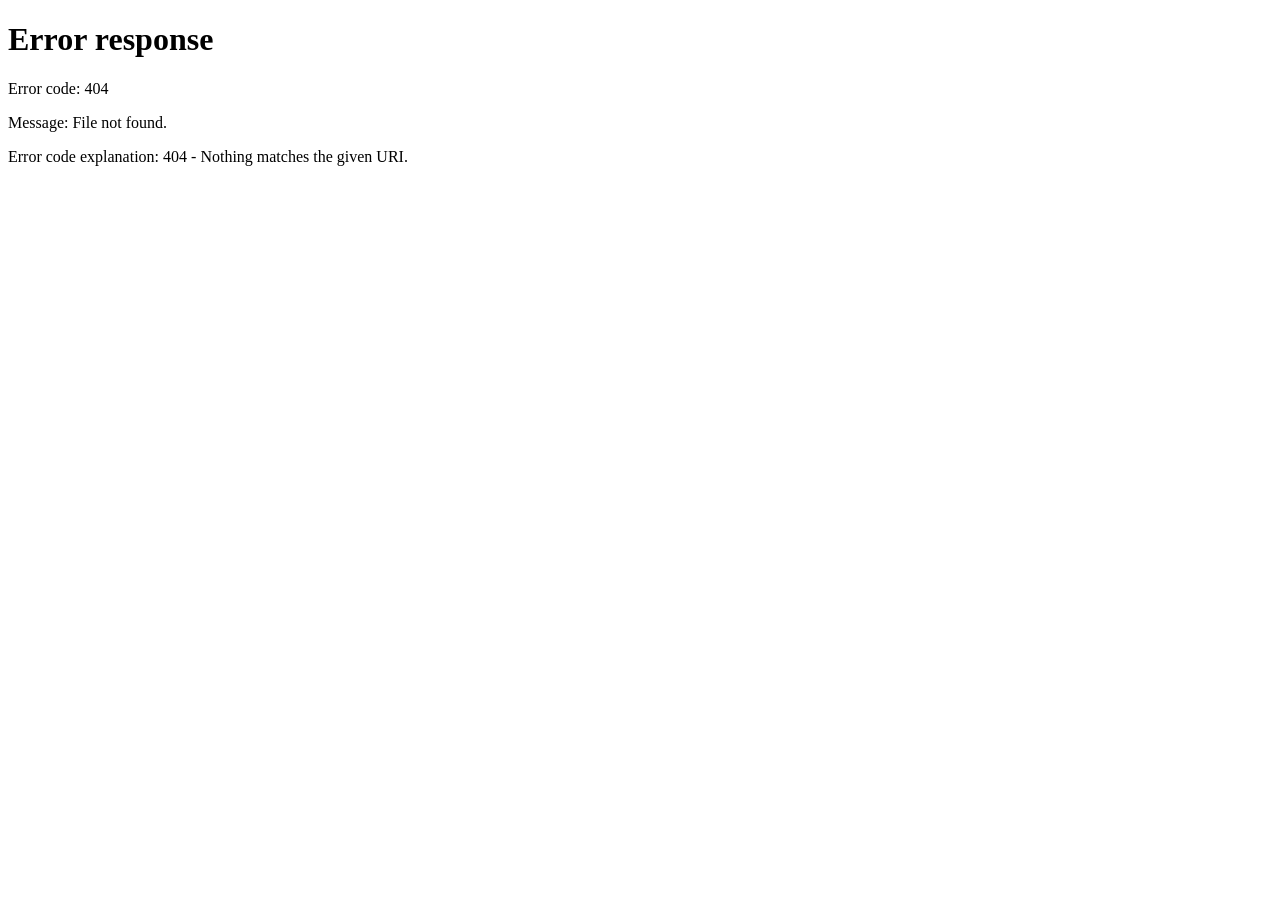
==== internal/server/ui/index.html @ b059cfa6 "feat(console): run a deployment with its parameters edited The Deployments page could only "Run now"" ====
<!doctype html>
<html lang="en">
<head>
<meta charset="utf-8">
<meta name="viewport" content="width=device-width, initial-scale=1">
<title>PrimeFlow</title>
<link rel="icon" type="image/png" href="/primeflow.png">
<style>
  :root {
    --bg: #fbfbfc; --panel: #ffffff; --ink: #1c1f27; --muted: #697086;
    --line: #e8e9ee; --accent: #2563eb; --accent-soft: #eef3ff; --accent-2: #93b0ff;
    --grid: #edeef3;
    --ok: #12894a; --warn: #b45309; --err: #d1352b; --run: #2563eb; --idle: #9aa1b0;
    --radius: 10px;
    --shadow: 0 1px 2px rgba(16,24,40,.05), 0 1px 3px rgba(16,24,40,.04);
  }
  @media (prefers-color-scheme: dark) {
    :root {
      --bg: #0e1013; --panel: #16181d; --ink: #e7e9ee; --muted: #949cae;
      --line: #262a32; --accent: #6ea1ff; --accent-soft: #182337; --accent-2: #3b5691;
      --grid: #22262e;
      --ok: #46c98a; --warn: #f2a83c; --err: #f2726a; --run: #6ea1ff; --idle: #7c8493;
      --shadow: 0 1px 2px rgba(0,0,0,.3);
    }
  }
  * { box-sizing: border-box; }
  body {
    margin: 0; background: var(--bg); color: var(--ink); min-height: 100vh;
    display: grid; grid-template-columns: 216px 1fr; grid-template-rows: auto 1fr;
    font: 14px/1.5 ui-sans-serif, system-ui, -apple-system, "Segoe UI", Roboto, sans-serif;
  }
  header {
    grid-column: 1 / -1;
    display: flex; align-items: center; gap: 14px; padding: 12px 20px;
    background: var(--panel); border-bottom: 1px solid var(--line);
    position: sticky; top: 0; z-index: 30;
  }
  .brand {
    display: flex; align-items: center; gap: 8px;
    line-height: 1; margin-right: 4px;
  }
  .brand-logo {
    display: block; width: auto; height: 28px;
  }
  .brand-name {
    font-size: 15px;
    font-weight: 700;
    letter-spacing: -0.02em;
    color: var(--ink);
  }
  .brand-name .accent {
    color: var(--accent);
  }
  .grow { flex: 1; }
  .live { display: flex; align-items: center; gap: 6px; color: var(--muted); font-size: 12px; }
  .dot { width: 8px; height: 8px; border-radius: 50%; background: var(--idle); }
  .dot.on { background: var(--ok); }

  aside.side {
    grid-column: 1; grid-row: 2; background: var(--panel);
    border-right: 1px solid var(--line); padding: 12px 10px;
    position: sticky; top: 57px; align-self: start; height: calc(100vh - 57px); overflow-y: auto;
  }
  aside .nav { display: flex; flex-direction: column; gap: 2px; }
  aside .nav button {
    display: flex; align-items: center; gap: 9px; width: 100%; text-align: left;
    background: none; border: 0; color: var(--muted); font: inherit;
    padding: 8px 10px; border-radius: 7px; cursor: pointer;
  }
  aside .nav button:hover { background: var(--accent-soft); color: var(--ink); }
  aside .nav button.active { background: var(--accent-soft); color: var(--accent); font-weight: 600; }
  aside .nav button .ic { width: 15px; text-align: center; opacity: .85; }

  main { grid-column: 2; grid-row: 2; padding: 20px; max-width: 1360px; }
  @media (max-width: 900px) {
    body { grid-template-columns: 1fr; }
    header { grid-column: 1; }
    aside.side {
      grid-column: 1; grid-row: 3; position: static; height: auto; border-right: 0;
      border-bottom: 1px solid var(--line);
    }
    aside .nav { flex-direction: row; overflow-x: auto; }
    main { grid-column: 1; grid-row: 2; }
  }

  section { display: none; }
  section.active { display: block; }
  .view-head { display: flex; align-items: center; gap: 10px; margin-bottom: 14px; }
  .view-head h1 { font-size: 18px; font-weight: 640; margin: 0; letter-spacing: -0.01em; }

  .cards { display: grid; grid-template-columns: repeat(auto-fit, minmax(180px, 1fr)); gap: 12px; margin-bottom: 16px; }
  .card {
    background: var(--panel); border: 1px solid var(--line); border-radius: var(--radius);
    padding: 13px 15px; box-shadow: var(--shadow);
  }
  .card .k { color: var(--muted); font-size: 11.5px; text-transform: uppercase; letter-spacing: .05em; }
  .card .n { font-size: 27px; font-weight: 640; letter-spacing: -0.02em; margin-top: 2px; }
  .card .delta { font-size: 12px; font-weight: 600; }
  .card .delta.up { color: var(--ok); } .card .delta.down { color: var(--err); }
  .card .spark { margin-top: 6px; height: 34px; }
  .card.mini .n { font-size: 20px; }

  .panel {
    background: var(--panel); border: 1px solid var(--line);
    border-radius: var(--radius); overflow: hidden; margin-bottom: 16px; box-shadow: var(--shadow);
  }
  .panel > h2 {
    margin: 0; padding: 11px 15px; font-size: 12.5px; font-weight: 640;
    border-bottom: 1px solid var(--line); display: flex; align-items: center; gap: 10px;
    text-transform: none; letter-spacing: 0;
  }
  .panel > h2 .grow { flex: 1; }
  table { width: 100%; border-collapse: collapse; }
  th, td { text-align: left; padding: 9px 15px; border-bottom: 1px solid var(--line); vertical-align: middle; }
  th { color: var(--muted); font-weight: 500; font-size: 11.5px; text-transform: uppercase; letter-spacing: .04em; }
  tr:last-child td { border-bottom: none; }
  tbody tr:hover { background: var(--accent-soft); }
  .scroll { overflow-x: auto; }

  .pill {
    display: inline-flex; align-items: center; gap: 5px; padding: 1px 9px; border-radius: 999px;
    font-size: 11.5px; font-weight: 600; white-space: nowrap; border: 0;
  }
  .pill::before { content: ""; width: 6px; height: 6px; border-radius: 50%; background: currentColor; }
  .s-COMPLETED { color: var(--ok); background: color-mix(in srgb, var(--ok) 13%, transparent); }
  .s-RUNNING, .s-PENDING { color: var(--run); background: color-mix(in srgb, var(--run) 13%, transparent); }
  .s-FAILED, .s-CRASHED { color: var(--err); background: color-mix(in srgb, var(--err) 13%, transparent); }
  .s-SCHEDULED, .s-PAUSED { color: var(--muted); background: color-mix(in srgb, var(--muted) 13%, transparent); }
  .s-CANCELLED, .s-CANCELLING { color: var(--warn); background: color-mix(in srgb, var(--warn) 14%, transparent); }
  .pill.plain::before { display: none; }

  button.act, select, input, .seg button {
    font: inherit; background: var(--panel); color: var(--ink);
    border: 1px solid var(--line); border-radius: 7px; padding: 5px 10px; cursor: pointer;
  }
  button.act:hover { border-color: var(--accent); color: var(--accent); }
  button.act.primary { background: var(--accent); color: #fff; border-color: var(--accent); }
  button.act.primary:hover { filter: brightness(1.06); }
  input, select { cursor: auto; }
  .seg { display: inline-flex; border: 1px solid var(--line); border-radius: 8px; overflow: hidden; }
  .seg button { border: 0; border-radius: 0; padding: 5px 11px; color: var(--muted); }
  .seg button + button { border-left: 1px solid var(--line); }
  .seg button.active { background: var(--accent-soft); color: var(--accent); font-weight: 600; }

  .row { display: flex; gap: 6px; flex-wrap: wrap; align-items: center; }
  .muted { color: var(--muted); }
  .mono { font-family: ui-monospace, SFMono-Regular, Menlo, monospace; font-size: 12px; }
  code, .code { font-family: ui-monospace, SFMono-Regular, Menlo, monospace; font-size: 12px; }
  .prio { display: inline-flex; align-items: center; gap: 5px; }
  .prio b { min-width: 22px; text-align: right; font-variant-numeric: tabular-nums; }
  .bar { width: 46px; height: 5px; background: var(--line); border-radius: 3px; overflow: hidden; }
  .bar i { display: block; height: 100%; background: var(--accent); }
  .pin { color: var(--warn); font-weight: 700; }
  .who { display: flex; align-items: center; gap: 8px; font-size: 12px; color: var(--muted); }
  .who b { color: var(--ink); font-weight: 600; }
  .who .role {
    text-transform: uppercase; letter-spacing: .04em; font-size: 10px; font-weight: 700;
    border: 1px solid var(--line); border-radius: 999px; padding: 1px 7px; color: var(--accent);
  }
  body:not(.can-write) .writer-only { display: none !important; }
  body:not(.is-admin) .admin-only { display: none !important; }

  /* charts */
  .chart svg, .strip svg { display: block; width: 100%; overflow: visible; }
  .chart { padding: 10px 14px 4px; }
  .axis text { font-size: 10px; fill: var(--muted); }
  .gridline { stroke: var(--grid); stroke-width: 1; }

  /* dashboard: recent-flow + pool cards */
  .flowgrid { display: grid; grid-template-columns: repeat(auto-fill, minmax(280px, 1fr)); gap: 12px; }
  .fcard { border: 1px solid var(--line); border-radius: var(--radius); padding: 12px 14px; background: var(--panel); box-shadow: var(--shadow); }
  .fcard h3 { margin: 0 0 2px; font-size: 13px; font-weight: 640; }
  .fdots { display: flex; gap: 3px; margin: 8px 0; flex-wrap: wrap; }
  .fdot { width: 9px; height: 9px; border-radius: 3px; }
  .fmini { font-size: 12px; color: var(--muted); display: flex; justify-content: space-between; gap: 8px; padding: 2px 0; }
  .fmini a { color: var(--ink); text-decoration: none; }
  .fmini a:hover { color: var(--accent); }
  .poolrow { display: grid; grid-template-columns: repeat(4, 1fr); gap: 4px; margin-top: 8px; text-align: center; }
  .poolrow .pv { font-size: 17px; font-weight: 640; }
  .poolrow .pk { font-size: 10.5px; color: var(--muted); text-transform: uppercase; letter-spacing: .04em; }

  /* runs timeline strip */
  .strip { padding: 6px 14px 2px; border-bottom: 1px solid var(--line); }

  /* event timeline */
  .tl { padding: 6px 0; }
  .tl-row { display: grid; grid-template-columns: 92px 22px 1fr; gap: 8px; padding: 6px 15px; align-items: start; }
  .tl-row:hover { background: var(--accent-soft); }
  .tl-t { color: var(--muted); font-size: 11.5px; text-align: right; padding-top: 2px; }
  .tl-rail { position: relative; }
  .tl-rail::before { content: ""; position: absolute; left: 10px; top: -8px; bottom: -8px; width: 1px; background: var(--line); }
  .tl-dot { position: absolute; left: 6px; top: 4px; width: 9px; height: 9px; border-radius: 50%; background: var(--idle); box-shadow: 0 0 0 3px var(--panel); }
  .tl-dot.ev-run { background: var(--run); } .tl-dot.ev-err { background: var(--err); } .tl-dot.ev-auto { background: var(--warn); }
  .tl-body summary { cursor: pointer; list-style: none; }
  .tl-body summary::-webkit-details-marker { display: none; }
  .tl-body pre { margin: 4px 0 0; font-size: 11.5px; white-space: pre-wrap; word-break: break-word; color: var(--muted); }

  pre.logs {
    margin: 0; padding: 12px 14px; max-height: 420px; overflow: auto;
    font-family: ui-monospace, SFMono-Regular, Menlo, monospace; font-size: 12px; line-height: 1.55;
  }
  .lvl-ERROR { color: var(--err); } .lvl-WARN { color: var(--warn); } .lvl-DEBUG { color: var(--muted); }
  dialog {
    border: 1px solid var(--line); border-radius: var(--radius); background: var(--panel);
    color: var(--ink); padding: 0; width: min(920px, 94vw); max-height: 88vh; box-shadow: 0 20px 60px rgba(0,0,0,.28);
  }
  dialog::backdrop { background: rgba(15,18,25,.5); }
  .dlg-head { padding: 12px 16px; border-bottom: 1px solid var(--line); display: flex; align-items: center; gap: 10px; }
  .dlg-body { padding: 0; overflow: auto; max-height: calc(88vh - 52px); }
  .kv { display: grid; grid-template-columns: 150px 1fr; gap: 4px 12px; padding: 14px 16px; }
  .kv dt { color: var(--muted); } .kv dd { margin: 0; }
  .empty { padding: 24px 14px; text-align: center; color: var(--muted); }
  form.inline { display: grid; grid-template-columns: repeat(auto-fit, minmax(180px, 1fr)); gap: 10px; padding: 14px; }
  form.inline label { display: flex; flex-direction: column; gap: 4px; font-size: 12px; color: var(--muted); }
  form.inline .full { grid-column: 1 / -1; }
  .wk-chk { flex-direction: row !important; align-items: flex-start; gap: 7px; color: var(--ink); font-size: 13px; line-height: 1.4; }
  .wk-chk input { margin-top: 2px; }
  .wk-pools { display: flex; flex-wrap: wrap; gap: 6px 20px; }
  .wk-reqlist { display: flex; flex-direction: column; gap: 8px; padding: 12px 16px; }
  textarea {
    font-family: ui-monospace, monospace; font-size: 12px; background: var(--panel);
    color: var(--ink); border: 1px solid var(--line); border-radius: 7px; padding: 7px; min-height: 70px;
  }
  .toast {
    position: fixed; bottom: 18px; right: 18px; background: var(--panel);
    border: 1px solid var(--line); border-left: 3px solid var(--accent);
    border-radius: 8px; padding: 10px 14px; box-shadow: 0 10px 30px rgba(0,0,0,.2);
    max-width: 380px; z-index: 60;
  }
  .toast.err { border-left-color: var(--err); }
  .subnav { display: flex; gap: 4px; padding: 12px 14px 0; flex-wrap: wrap; }
  .subnav button {
    background: none; border: 1px solid transparent; color: var(--muted);
    padding: 5px 11px; border-radius: 999px; cursor: pointer; font: inherit;
  }
  .subnav button.active { background: var(--accent-soft); color: var(--accent); border-color: var(--line); }
  .toggle {
    position: relative; width: 38px; height: 22px; border-radius: 999px; border: none;
    background: var(--line); cursor: pointer; flex: none; transition: background .12s;
  }
  .toggle::after {
    content: ""; position: absolute; top: 2px; left: 2px; width: 18px; height: 18px;
    border-radius: 50%; background: #fff; transition: left .12s;
  }
  .toggle[aria-checked="true"] { background: var(--ok); }
  .toggle[aria-checked="true"]::after { left: 18px; }
  .chip {
    display: inline-block; font-size: 10.5px; font-weight: 600; padding: 1px 7px; margin: 1px;
    border-radius: 999px; border: 1px solid var(--line); color: var(--muted); white-space: nowrap;
  }
  .chip.on { color: var(--accent); border-color: currentColor; }
  .secretbox {
    display: flex; gap: 8px; align-items: center; margin: 10px 14px; padding: 10px 12px;
    background: var(--accent-soft); border: 1px solid var(--line); border-radius: 8px;
  }
  .secretbox code { flex: 1; word-break: break-all; }
</style>
</head>
<body>
<header>
  <div class="brand" aria-label="PrimeFlow">
    <img class="brand-logo" src="/primeflow.png" alt="PrimeFlow logo" />
    <div class="brand-name">Prime<span class="accent">Flow</span></div>
  </div>
  <div class="grow"></div>
  <div class="seg" id="win-switch" hidden>
    <button data-w="8h">8h</button><button data-w="24h" class="active">24h</button><button data-w="168h">1w</button>
  </div>
  <div class="live"><span class="dot" id="livedot"></span><span id="livetext">connecting…</span></div>
  <div class="who" id="who"></div>
</header>

<aside class="side"><div class="nav" id="nav"></div></aside>

<main>
  <section id="v-dashboard">
    <div class="view-head"><h1>Dashboard</h1></div>
    <div class="cards" id="dash-cards"></div>
    <div class="panel">
      <h2>Flow runs<span class="grow"></span><span class="muted" id="dash-fr-window"></span></h2>
      <div class="chart" id="dash-fr-chart"></div>
    </div>
    <div class="panel">
      <h2>Recent flows</h2>
      <div style="padding:12px 14px"><div class="flowgrid" id="dash-flows"></div></div>
    </div>
    <div class="panel">
      <h2>Work pools</h2>
      <div style="padding:12px 14px"><div class="flowgrid" id="dash-pools"></div></div>
    </div>
  </section>

  <section id="v-runs">
    <div class="view-head"><h1>Flow runs</h1></div>
    <div class="panel">
      <h2>
        <span class="seg" id="f-state">
          <button data-s="" class="active">All</button>
          <button data-s="RUNNING">Running</button>
          <button data-s="COMPLETED">Completed</button>
          <button data-s="FAILED">Failed</button>
          <button data-s="SCHEDULED">Scheduled</button>
        </span>
        <span class="grow"></span>
        <select id="f-queue"><option value="">All pools</option></select>
        <input id="f-search" placeholder="search name / id" size="16">
        <button class="act" onclick="loadRuns()">Refresh</button>
      </h2>
      <div class="strip" id="runs-strip"></div>
      <div class="scroll"><table>
        <thead><tr>
          <th>Run</th><th>Flow</th><th>State</th><th>Pool</th>
          <th>Priority</th><th>Scheduled</th><th>Attempt</th><th></th>
        </tr></thead>
        <tbody id="runs"></tbody>
      </table></div>
    </div>
  </section>

  <section id="v-flows">
    <div class="view-head"><h1>Flows</h1></div>
    <div class="panel">
      <h2>Registered flows<span class="grow"></span><button class="act" onclick="loadFlowsPage()">Refresh</button></h2>
      <p class="muted" style="padding:10px 14px;margin:0;border-bottom:1px solid var(--line)">
        Every flow a worker has registered. Flows are Go functions — this is the catalogue, not an editor.
        Open one for its parameters, recent runs, and a quick-run form.
      </p>
      <div class="scroll"><table>
        <thead><tr><th>Flow</th><th>Version</th><th>Description</th><th>Tags</th><th>Last run</th><th>Runs</th></tr></thead>
        <tbody id="flows-page"></tbody>
      </table></div>
    </div>
  </section>

  <section id="v-queues">
    <div class="view-head"><h1>Work pools</h1></div>
    <div class="panel">
      <h2>Pools<span class="grow"></span><button class="act primary" onclick="openCreatePool()">Create pool…</button><button class="act" onclick="loadQueues()">Refresh</button></h2>
      <p class="muted" style="padding:10px 14px;margin:0;border-bottom:1px solid var(--line)">
        A pool is a named lane of work. <b>Desired</b> is the worker count PrimeFlow publishes as
        <code>primeflow_queue_desired_workers</code> for a KEDA <code>ScaledObject</code> or an HPA to act on —
        PrimeFlow never starts workers itself. <b>Autoscale…</b> sets min / max / ready-per-worker.
      </p>
      <div class="scroll"><table>
        <thead><tr>
          <th>Pool</th><th>State</th><th>Limit</th><th>Ready</th><th>Waiting</th><th>Running</th>
          <th>Workers</th><th>Desired</th><th>Owner</th><th></th>
        </tr></thead>
        <tbody id="queues"></tbody>
      </table></div>
    </div>
    <div class="panel">
      <h2>Dispatch order<span class="grow"></span>
        <select id="q-pick" onchange="loadPending()"></select>
        <button class="act" onclick="loadPending()">Refresh</button>
      </h2>
      <p class="muted" style="padding:10px 14px;margin:0;border-bottom:1px solid var(--line)">
        The exact order the next worker will take work in. Pinned runs first, then priority, then age.
      </p>
      <div class="scroll"><table>
        <thead><tr><th>#</th><th>Run</th><th>Flow</th><th>Priority</th><th>Scheduled</th><th>Controls</th></tr></thead>
        <tbody id="pending"></tbody>
      </table></div>
    </div>
  </section>

  <section id="v-deployments">
    <div class="view-head"><h1>Deployments</h1></div>
    <div class="panel">
      <h2>Deployments<span class="grow"></span><button class="act" onclick="loadDeployments()">Refresh</button></h2>
      <div class="scroll"><table>
        <thead><tr><th>Name</th><th>Flow</th><th>Schedule</th><th>Pool</th><th>Priority</th><th>State</th><th></th></tr></thead>
        <tbody id="deployments"></tbody>
      </table></div>
    </div>
    <div class="panel writer-only">
      <h2>New / update deployment</h2>
      <form class="inline" id="dep-form" onsubmit="saveDeployment(event)">
        <label>Name<input name="name" required placeholder="nightly-metering"></label>
        <label>Flow<select name="flow_name" id="dep-flow" required></select></label>
        <label>Work pool<input name="work_queue" placeholder="default"></label>
        <label>Priority<input name="priority" type="number" min="0" max="100" value="50"></label>
        <label>Schedule kind
          <select name="schedule_kind">
            <option value="">none</option><option value="cron">cron</option><option value="interval">interval</option>
          </select>
        </label>
        <label>Schedule<input name="schedule" placeholder="0 2 * * *  or  15m"></label>
        <label>Timezone<input name="timezone" value="Asia/Bangkok"></label>
        <label>Retries<input name="retries" type="number" min="0" value="0"></label>
        <label>Retry delay<input name="retry_delay" placeholder="30s"></label>
        <label>Timeout<input name="timeout" placeholder="10m"></label>
        <label class="full">Parameters (JSON)<textarea name="parameters" placeholder='{"org":"acme"}'></textarea></label>
        <div class="full row"><button class="act primary" type="submit">Save deployment</button></div>
      </form>
    </div>
  </section>

  <section id="v-automations">
    <div class="view-head"><h1>Automations</h1></div>
    <div class="panel">
      <h2>Automations<span class="grow"></span><button class="act" onclick="loadAutomations()">Refresh</button></h2>
      <div class="scroll"><table>
        <thead><tr><th>Name</th><th>Trigger</th><th>Threshold</th><th>Action</th><th>Last fired</th><th></th></tr></thead>
        <tbody id="automations"></tbody>
      </table></div>
    </div>
    <div class="panel writer-only">
      <h2>New / update automation</h2>
      <form class="inline" onsubmit="saveAutomation(event)">
        <label>Name<input name="name" required placeholder="escalate-failed-provisioning"></label>
        <label>Match event<input name="match_event" placeholder="flow-run.FAILED  or  flow-run.*"></label>
        <label>Match flow<input name="match_flow" placeholder=""></label>
        <label>Match pool<input name="match_work_queue" placeholder=""></label>
        <label>Threshold<input name="threshold" type="number" min="1" value="1"></label>
        <label>Window<input name="window" placeholder="10m"></label>
        <label>Action
          <select name="action">
            <option value="run-deployment">run-deployment</option>
            <option value="webhook">webhook</option>
            <option value="set-priority">set-priority</option>
            <option value="cancel-run">cancel-run</option>
            <option value="pause-queue">pause-queue</option>
            <option value="resume-queue">resume-queue</option>
          </select>
        </label>
        <label class="full">Action config (JSON)
          <textarea name="action_config" placeholder='{"deployment":"notify-oncall","pass_event":true}'></textarea>
        </label>
        <div class="full row"><button class="act primary" type="submit">Save automation</button></div>
      </form>
    </div>
  </section>

  <section id="v-workers">
    <div class="view-head"><h1>Workers</h1></div>
    <div class="panel">
      <h2>Workers<span class="grow"></span><button class="act primary" onclick="show('newworker')">Add worker…</button><button class="act" onclick="loadWorkers()">Refresh</button></h2>
      <div class="scroll"><table>
        <thead><tr><th>Name</th><th>Status</th><th>Pools</th><th>Active</th><th>Concurrency</th><th>Last heartbeat</th></tr></thead>
        <tbody id="workers"></tbody>
      </table></div>
    </div>
    <div class="panel">
      <h2>Registered flows</h2>
      <div class="scroll"><table>
        <thead><tr><th>Flow</th><th>Version</th><th>Description</th></tr></thead>
        <tbody id="flows"></tbody>
      </table></div>
    </div>
  </section>

  <section id="v-newworker">
    <div class="view-head">
      <button class="act" onclick="show('workers')">&larr; Workers</button>
      <h1>Add worker</h1>
    </div>
    <div id="nw-body"></div>
  </section>

  <section id="v-events">
    <div class="view-head"><h1>Event feed</h1></div>
    <div class="panel">
      <h2>Recent events<span class="grow"></span><button class="act" onclick="loadEvents()">Refresh</button></h2>
      <div class="tl" id="events"></div>
    </div>
  </section>

  <section id="v-settings" class="admin-only">
    <div class="view-head"><h1>Settings</h1></div>
    <div class="subnav" id="settings-subnav">
      <button data-s="external" class="active" onclick="showSettings('external')">External API</button>
      <button data-s="git" onclick="showSettings('git')">Git connection</button>
      <button data-s="users" onclick="showSettings('users')">Users</button>
    </div>

    <div id="settings-git" hidden>
      <div class="panel">
        <h2>GitOps target repository</h2>
        <p class="muted" style="padding:10px 14px;margin:0;border-bottom:1px solid var(--line)">
          The repository worker specs are rendered and committed into. The token is stored
          write-only and never returned. <b>Sync commits straight to the branch below</b> — no pull
          request — so point it at a repo where that is expected (a GitOps config repo). Secret
          values in the rendered manifests are placeholders; replace them with a SealedSecret / SOPS
          entry in the repo. Turn on <b>Auto-sync</b> per spec to have the reconciler push drift
          automatically.
        </p>
        <form class="inline" id="git-form" onsubmit="saveGitConnection(event)">
          <label class="full">Repo URL<input name="repo_url" placeholder="https://github.com/acme/gitops.git"></label>
          <label>Branch<input name="branch" value="main"></label>
          <label>Base path in repo<input name="base_path" placeholder="workers"></label>
          <label>Provider<input name="provider" readonly placeholder="auto-detected"></label>
          <label>Commit author name<input name="author_name" placeholder="PrimeFlow"></label>
          <label>Commit author email<input name="author_email" placeholder="primeflow@example.com"></label>
          <label class="full">Access token (PAT)<input name="token" type="password" placeholder="leave blank to keep the stored one"></label>
          <label class="wk-chk full"><input type="checkbox" name="auto_sync">Auto-sync new worker specs by default (the reconciler pushes drift without a manual Sync)</label>
          <div class="full row"><button class="act primary" type="submit">Save connection</button>
            <span class="muted" id="git-status"></span></div>
        </form>
      </div>
    </div>

    <div id="settings-external">
      <div class="panel">
        <h2>Access<span class="grow"></span>
          <button class="toggle" id="ext-enabled" role="switch" aria-checked="false"
                  onclick="toggleExternal()" title="Enable or disable every key at once"></button>
        </h2>
        <p class="muted" style="padding:10px 14px;margin:0">
          The master switch for every key at once. With this off, all <code>/api/external/v1/*</code>
          requests are refused before any key is checked. Every endpoint accepts its key via
          <code>Authorization: Bearer &lt;key&gt;</code> or <code>X-API-Key: &lt;key&gt;</code>.
          A key whose role lacks the endpoint's scope gets a 403 rather than a 401.
        </p>
      </div>

      <div class="panel">
        <h2>Log retention</h2>
        <form class="inline" onsubmit="saveRetention(event)">
          <label class="row"><input type="checkbox" id="lr-enabled"> Prune old <code>pf_logs</code></label>
          <label>Keep for (hours)<input id="lr-hours" type="number" min="1" placeholder="720"></label>
          <div class="full row"><button class="act primary" type="submit">Save</button>
            <span class="muted">The janitor deletes older run logs every 30&nbsp;min. Task state, artifacts and events are untouched.</span></div>
        </form>
      </div>

      <div class="subnav">
        <button data-t="keys" class="active" onclick="showExtTab('keys')">API Keys</button>
        <button data-t="explorer" onclick="showExtTab('explorer')">API Explorer</button>
      </div>

      <div id="ext-keys" class="panel">
        <h2>API keys<span class="grow"></span>
          <input id="k-search" placeholder="name / owner / prefix" size="16" oninput="loadKeys()">
          <select id="k-role" onchange="loadKeys()"><option value="">All roles</option></select>
          <select id="k-status" onchange="loadKeys()">
            <option value="">All statuses</option><option value="active">active</option><option value="inactive">inactive</option>
          </select>
          <button class="act primary" onclick="openKeyForm()">New API key</button>
        </h2>
        <div class="scroll"><table>
          <thead><tr>
            <th>Name</th><th>Key</th><th>Owner</th><th>Role</th><th>Controls</th>
            <th>Last used</th><th>Expires</th><th>Status</th><th></th>
          </tr></thead>
          <tbody id="keys"></tbody>
        </table></div>
      </div>

      <div id="ext-explorer" class="panel" hidden>
        <h2>API Explorer</h2>
        <p class="muted" style="padding:10px 14px;margin:0;border-bottom:1px solid var(--line)">
          Every route under <code>/api/external/v1</code> and the scope it needs. The columns show which role can reach it.
        </p>
        <div class="scroll"><table>
          <thead><tr id="explorer-head"><th>Method</th><th>Path</th><th>Scope</th></tr></thead>
          <tbody id="explorer"></tbody>
        </table></div>
      </div>
    </div>

    <div id="settings-users" hidden>
      <div class="panel">
        <h2>Operator accounts<span class="grow"></span><button class="act" onclick="loadUsers()">Refresh</button></h2>
        <div class="scroll"><table>
          <thead><tr><th>Email</th><th>Role</th><th>Status</th><th>Last login</th><th></th></tr></thead>
          <tbody id="users"></tbody>
        </table></div>
      </div>
      <div class="panel">
        <h2>New user</h2>
        <form class="inline" onsubmit="createUser(event)">
          <label>Email<input name="email" type="email" required placeholder="ops@primex"></label>
          <label>Password<input name="password" type="password" required minlength="8" placeholder="min 8 chars"></label>
          <label>Role<select name="role">
            <option value="viewer">viewer</option><option value="operator">operator</option><option value="admin">admin</option>
          </select></label>
          <div class="full row"><button class="act primary" type="submit">Create user</button></div>
        </form>
      </div>
    </div>
  </section>
</main>

<dialog id="run-dialog">
  <div class="dlg-head">
    <strong id="rd-title">Run</strong><span class="grow"></span>
    <button class="act" onclick="document.getElementById('run-dialog').close()">Close</button>
  </div>
  <div class="dlg-body" id="rd-body"></div>
</dialog>

<dialog id="key-dialog">
  <div class="dlg-head">
    <strong id="kd-title">New API key</strong><span class="grow"></span>
    <button class="act" onclick="document.getElementById('key-dialog').close()">Close</button>
  </div>
  <div class="dlg-body" id="kd-body"></div>
</dialog>

<dialog id="flow-dialog">
  <div class="dlg-head">
    <strong id="fd-title">Flow</strong><span class="grow"></span>
    <button class="act" onclick="document.getElementById('flow-dialog').close()">Close</button>
  </div>
  <div class="dlg-body" id="fd-body"></div>
</dialog>

<dialog id="dep-run-dialog">
  <div class="dlg-head">
    <strong id="rnd-title">Run deployment</strong><span class="grow"></span>
    <button class="act" onclick="document.getElementById('dep-run-dialog').close()">Close</button>
  </div>
  <div class="dlg-body" id="rnd-body"></div>
</dialog>

<dialog id="worker-detail">
  <div class="dlg-head">
    <strong id="wdt-title">Worker</strong><span class="grow"></span>
    <button class="act" onclick="document.getElementById('worker-detail').close()">Close</button>
  </div>
  <div class="dlg-body" id="wdt-body"></div>
</dialog>

<dialog id="pool-dialog">
  <div class="dlg-head">
    <strong>Create work pool</strong><span class="grow"></span>
    <button class="act" onclick="document.getElementById('pool-dialog').close()">Close</button>
  </div>
  <div class="dlg-body">
    <form class="inline" id="pool-form" onsubmit="createPool(event)">
      <label>Name *<input name="name" required placeholder="e.g. gpu-builds" pattern="[A-Za-z0-9._-]+" title="letters, digits, . _ - only"></label>
      <label>Pool type
        <select name="pool_type" onchange="poolTypeToggle()">
          <option value="pull">pull — workers lease from the queue</option>
          <option value="push">push — server POSTs each ready run to an endpoint</option>
        </select>
      </label>
      <label class="full">Description<input name="description" placeholder="what runs here"></label>
      <label>Concurrency limit<input name="concurrency_limit" type="number" min="0" placeholder="∞  (blank = unlimited)"></label>
      <label>Owner / team<input name="owner" placeholder="blank = none"></label>
      <div class="full" id="pool-pull" style="display:grid;grid-template-columns:repeat(auto-fit,minmax(150px,1fr));gap:10px">
        <label>Min workers<input name="min_workers" type="number" min="0" value="0"></label>
        <label>Max workers<input name="max_workers" type="number" min="0" placeholder="∞  (blank = unbounded)"></label>
        <label>Target ready / worker<input name="target_ready_per_worker" type="number" min="1" value="5"></label>
        <p class="muted full" style="margin:0;grid-column:1/-1">min / max / target feed the <code>desired_workers</code> signal KEDA or an HPA scales on. PrimeFlow never starts workers itself.</p>
      </div>
      <div class="full" id="pool-push" style="display:none;grid-template-columns:repeat(auto-fit,minmax(190px,1fr));gap:10px">
        <label>Push endpoint URL *<input name="push_endpoint" type="url" placeholder="http://push-worker:8090/run"></label>
        <label>Shared secret (HMAC)<input name="push_secret" placeholder="signs each dispatch"></label>
      </div>
      <label class="wk-chk full"><input type="checkbox" name="paused">Start paused (hold dispatch until resumed)</label>
      <div class="full row"><button class="act primary" type="submit">Create pool</button></div>
    </form>
  </div>
</dialog>

<script>
const TOKEN = new URLSearchParams(location.search).get('token') || '';
const VIEWS = [
  ['dashboard', 'Dashboard', '▦'], ['runs', 'Runs', '≣'], ['flows', 'Flows', 'ƒ'],
  ['queues', 'Work Pools', '⛁'], ['deployments', 'Deployments', '⇪'],
  ['automations', 'Automations', '⚙'], ['workers', 'Workers', '◈'],
  ['events', 'Events', '⌁'], ['settings', 'Settings', '⚑'],
];
let ME = null;

const cookie = name =>
  (document.cookie.split('; ').find(c => c.startsWith(name + '=')) || '').split('=')[1] || '';

function toLogin() { location.href = '/login.html?next=' + encodeURIComponent(location.pathname); }
const canWrite = () => !!ME && (ME.machine || ME.role === 'operator' || ME.role === 'admin');
const isAdmin = () => !!ME && (ME.machine || ME.role === 'admin');

function api(path, opts = {}) {
  const headers = Object.assign({ 'Content-Type': 'application/json' }, opts.headers || {});
  if (TOKEN) headers['Authorization'] = 'Bearer ' + TOKEN;
  const method = (opts.method || 'GET').toUpperCase();
  if (method !== 'GET' && method !== 'HEAD') {
    const csrf = cookie('pf_csrf');
    if (csrf) headers['X-CSRF-Token'] = csrf;
  }
  return fetch('/api/v1' + path, Object.assign({ credentials: 'same-origin' }, opts, { headers })).then(async r => {
    if (r.status === 401) { toLogin(); throw new Error('not authenticated'); }
    if (r.status === 204) return null;
    const body = await r.json().catch(() => ({}));
    if (!r.ok) throw new Error(body.error || r.statusText);
    return body;
  });
}

function toast(msg, isErr) {
  const el = document.createElement('div');
  el.className = 'toast' + (isErr ? ' err' : '');
  el.textContent = msg;
  document.body.appendChild(el);
  setTimeout(() => el.remove(), 4200);
}
const act = (p, o) => {
  if (!canWrite()) { toast('Your account is read-only', true); return Promise.resolve(); }
  return api(p, o).then(r => { refreshCurrent(); return r; }).catch(e => toast(e.message, true));
};

const esc = s => String(s ?? '').replace(/[&<>"']/g, c =>
  ({ '&': '&amp;', '<': '&lt;', '>': '&gt;', '"': '&quot;', "'": '&#39;' }[c]));

function when(ts) {
  if (!ts) return '—';
  const d = new Date(ts), diff = (Date.now() - d) / 1000;
  const rel = Math.abs(diff) < 60 ? Math.round(Math.abs(diff)) + 's'
    : Math.abs(diff) < 3600 ? Math.round(Math.abs(diff) / 60) + 'm'
    : Math.abs(diff) < 86400 ? Math.round(Math.abs(diff) / 3600) + 'h'
    : Math.round(Math.abs(diff) / 86400) + 'd';
  return `<span title="${esc(d.toLocaleString())}">${diff >= 0 ? rel + ' ago' : 'in ' + rel}</span>`;
}
const state = s => `<span class="pill s-${esc(s)}">${esc(s)}</span>`;
const prio = r => `<span class="prio">${r.queue_position != null ? '<span class="pin" title="pinned to front">▲</span>' : ''}` +
  `<b>${r.priority}</b><span class="bar"><i style="width:${r.priority}%"></i></span></span>`;
const STCOL = s => ({
  COMPLETED: 'var(--ok)', RUNNING: 'var(--run)', PENDING: 'var(--run)',
  FAILED: 'var(--err)', CRASHED: 'var(--err)', CANCELLED: 'var(--warn)', CANCELLING: 'var(--warn)',
}[s] || 'var(--idle)');

// --- "why is this waiting?" -----------------------------------------------

// poolBlocker names the reason a run handed to this pool would sit in
// SCHEDULED instead of starting -- the question "Run now did nothing" always
// turns out to be. Ordered the way dispatch hits them: a paused pool is never
// read, a pull pool nobody polls has no one to hand work to, and a saturated
// pool holds the rest back until a slot frees. null means nothing is in the way.
function poolBlocker(q, online) {
  if (!q) return null;
  if (q.paused) return { label: 'pool paused', cls: 's-PAUSED',
    why: 'Dispatch is stopped for this pool. Resume it under Pools.' };
  if (q.pool_type === 'push') {
    return q.push_endpoint ? null : { label: 'no endpoint', cls: 's-FAILED',
      why: 'Push pool with no endpoint configured, so nothing receives its runs.' };
  }
  if (!online) return { label: 'no worker', cls: 's-FAILED',
    why: 'No online worker is polling this pool. Runs stay Scheduled until one connects.' };
  if (q.concurrency_limit != null && q.running >= q.concurrency_limit)
    return { label: 'at limit', cls: 's-SCHEDULED',
      why: `The pool is running its limit of ${q.concurrency_limit}. Queued runs start as slots free.` };
  return null;
}

// A specific run is only held up by its pool once its scheduled time has
// passed; before that it is waiting on the clock, which is not a fault to flag.
// Anything past SCHEDULED has already been handed to a worker.
const runBlocker = (r, ctx) =>
  r.state === 'SCHEDULED' && new Date(r.scheduled_at) <= Date.now()
    ? poolBlocker(ctx.pool[r.work_queue], ctx.online(r.work_queue)) : null;

const poolPill = b => b ? ` <span class="pill ${b.cls}" title="${esc(b.why)}">${esc(b.label)}</span>` : '';

// poolContext is the pool counters and the worker roster, the two things that
// turn "Scheduled" into a reason. Neither is worth failing a table over, so a
// failure degrades to "no badge" rather than an empty page.
async function poolContext() {
  const [queues, ws] = await Promise.all([
    api('/queues').then(x => x || []).catch(() => []),
    api('/workers').then(x => x || []).catch(() => []),
  ]);
  return {
    queues,
    pool: Object.fromEntries(queues.map(q => [q.name, q])),
    online: name => ws.filter(w => w.online && (w.queues || []).includes(name)).length,
  };
}

// --- tiny SVG chart kit (no library) --------------------------------------
function svg(inner, w, h) {
  return `<svg viewBox="0 0 ${w} ${h}" preserveAspectRatio="none" ` +
    `style="width:100%;height:${h}px;display:block;overflow:visible">${inner}</svg>`;
}
// stacked bars from [{t, <key>:n, ...}] and series [{key,color}]
function bars(buckets, series, h = 120) {
  if (!buckets.length) return '<div class="empty">No activity in this window.</div>';
  const w = Math.max(buckets.length * 8, 300);
  const max = Math.max(1, ...buckets.map(b => series.reduce((a, s) => a + (b[s.key] || 0), 0)));
  const bw = w / buckets.length;
  let g = '';
  for (let i = 1; i < 4; i++) { const y = h - (h * i / 4); g += `<line class="gridline" x1="0" y1="${y}" x2="${w}" y2="${y}"/>`; }
  const rects = buckets.map((b, i) => {
    let y = h, x = i * bw + bw * 0.15, bar = '';
    for (const s of series) {
      const v = b[s.key] || 0; if (!v) continue;
      const bh = (v / max) * (h - 2);
      y -= bh;
      bar += `<rect x="${x.toFixed(1)}" y="${y.toFixed(1)}" width="${(bw * 0.7).toFixed(1)}" height="${bh.toFixed(1)}" fill="${s.color}"><title>${new Date(b.t).toLocaleString()} — ${s.key}: ${v}</title></rect>`;
    }
    return bar;
  }).join('');
  return svg(g + rects, w, h) ;
}
// line + soft area from a number[]
function line(values, color = 'var(--accent)', h = 60) {
  if (values.length < 2) return '';
  const w = Math.max(values.length * 6, 240);
  const max = Math.max(1, ...values), stepx = w / (values.length - 1);
  const pts = values.map((v, i) => `${(i * stepx).toFixed(1)},${(h - (v / max) * (h - 4) - 2).toFixed(1)}`);
  return svg(
    `<polygon points="0,${h} ${pts.join(' ')} ${w},${h}" fill="${color}" opacity="0.12"/>` +
    `<polyline points="${pts.join(' ')}" fill="none" stroke="${color}" stroke-width="1.5"/>`,
    w, h);
}
const spark = (values, color) => line(values, color || 'var(--accent)', 34);

// --- navigation ----------------------------------------------------------
let current = 'dashboard';
function show(v) {
  current = v;
  document.querySelectorAll('section').forEach(s => s.classList.toggle('active', s.id === 'v-' + v));
  document.querySelectorAll('#nav button').forEach(b => b.classList.toggle('active', b.dataset.v === v));
  document.getElementById('win-switch').hidden = v !== 'dashboard';
  if (v === 'settings') { loadSettings(); return; }
  if (v === 'newworker') { renderNewWorker(); return; }
  refreshCurrent();
}
function refreshCurrent() {
  ({ dashboard: loadDashboard,
     runs: loadRuns,
     flows: loadFlowsPage,
     queues: async () => { await loadQueues(); await loadPending(); },
     deployments: loadDeployments,
     automations: loadAutomations,
     workers: async () => { await loadWorkers(); await loadFlows(); },
     events: loadEvents,
     settings: () => settingsTab === 'external' ? loadKeys() : settingsTab === 'git' ? loadGitConnection() : loadUsers() })[current]();
}
document.getElementById('nav').innerHTML = VIEWS.map(([v, label, ic]) =>
  `<button data-v="${v}" onclick="show('${v}')"><span class="ic">${ic}</span>${label}</button>`).join('');

// --- dashboard ----------------------------------------------------------
let dashWindow = localStorage.getItem('pf-window') || '24h';
document.querySelectorAll('#win-switch button').forEach(b => {
  b.classList.toggle('active', b.dataset.w === dashWindow);
  b.onclick = () => {
    dashWindow = b.dataset.w; localStorage.setItem('pf-window', dashWindow);
    document.querySelectorAll('#win-switch button').forEach(x => x.classList.toggle('active', x === b));
    loadDashboard();
  };
});
const winLabel = w => ({ '8h': 'last 8 hours', '24h': 'last 24 hours', '168h': 'last 7 days' }[w] || w);
const trend = arr => {
  const h = arr.slice(0, Math.floor(arr.length / 2)).reduce((a, b) => a + b, 0);
  const t = arr.slice(Math.floor(arr.length / 2)).reduce((a, b) => a + b, 0);
  if (!h) return t ? { d: 100, up: true } : { d: 0, up: true };
  return { d: Math.round(((t - h) / h) * 100), up: t >= h };
};

async function loadDashboard() {
  let s;
  try { s = await api('/stats?window=' + dashWindow); }
  catch (e) { return; }
  const fr = s.flow_runs || { by_state: {}, buckets: [] };
  const tr = s.task_runs || { buckets: [] };
  const ev = s.events || { buckets: [] };
  const taskVals = (tr.buckets || []).map(b => b.completed + b.failed);
  const evVals = (ev.buckets || []).map(b => b.n);
  const tD = trend(taskVals), eD = trend(evVals);
  const deltaEl = d => d.d ? `<span class="delta ${d.up ? 'up' : 'down'}">${d.up ? '↑' : '↓'} ${Math.abs(d.d)}%</span>` : '<span class="muted" style="font-size:12px">flat</span>';

  document.getElementById('dash-cards').innerHTML = `
    <div class="card"><div class="k">Flow runs</div>
      <div class="n">${fr.total || 0}</div>
      <div class="spark">${line((fr.buckets || []).map(b => b.completed + b.failed + b.other), 'var(--accent)', 34)}</div></div>
    <div class="card"><div class="k">Task runs</div>
      <div class="n">${tr.total || 0} ${deltaEl(tD)}</div>
      <div class="spark">${spark(taskVals, 'var(--ok)')}</div></div>
    <div class="card"><div class="k">Events</div>
      <div class="n">${ev.total || 0} ${deltaEl(eD)}</div>
      <div class="spark">${spark(evVals, 'var(--accent-2)')}</div></div>
    <div class="card mini"><div class="k">Completed</div><div class="n" style="color:var(--ok)">${fr.by_state.COMPLETED || 0}</div></div>
    <div class="card mini"><div class="k">Failed / crashed</div><div class="n" style="color:var(--err)">${(fr.by_state.FAILED || 0) + (fr.by_state.CRASHED || 0)}</div></div>
    <div class="card mini"><div class="k">Running</div><div class="n" style="color:var(--run)">${(fr.by_state.RUNNING || 0) + (fr.by_state.PENDING || 0)}</div></div>`;

  document.getElementById('dash-fr-window').textContent = winLabel(dashWindow);
  document.getElementById('dash-fr-chart').innerHTML = bars(fr.buckets || [], [
    { key: 'completed', color: 'var(--ok)' },
    { key: 'failed', color: 'var(--err)' },
    { key: 'other', color: 'var(--idle)' },
  ], 130);

  // recent flows, grouped
  try {
    const { runs } = await api('/runs?limit=120');
    const byFlow = {};
    runs.forEach(r => (byFlow[r.flow_name] = byFlow[r.flow_name] || []).push(r));
    const cards = Object.entries(byFlow).sort((a, b) =>
      new Date(b[1][0].scheduled_at) - new Date(a[1][0].scheduled_at)).slice(0, 9).map(([flow, rs]) => `
      <div class="fcard">
        <h3>${esc(flow)}</h3>
        <div class="muted" style="font-size:12px">${rs.length} recent · last ${when(rs[0].scheduled_at)}</div>
        <div class="fdots">${rs.slice(0, 14).map(r => `<span class="fdot" style="background:${STCOL(r.state)}" title="${esc(r.name)} — ${r.state}"></span>`).join('')}</div>
        ${rs.slice(0, 2).map(r => `<div class="fmini"><a href="#" onclick="openRun('${r.id}');return false">${esc(r.name)}</a>${state(r.state)}</div>`).join('')}
      </div>`).join('');
    document.getElementById('dash-flows').innerHTML = cards || '<div class="empty">No runs yet.</div>';
  } catch (e) { /* non-fatal */ }

  // work pools
  try {
    const [qs, ws] = await Promise.all([api('/queues').then(x => x || []), api('/workers').catch(() => [])]);
    document.getElementById('dash-pools').innerHTML = qs.map(q => {
      const online = ws.filter(w => w.online && (w.queues || []).includes(q.name)).length;
      return `<div class="fcard">
        <h3>${esc(q.name)} ${q.paused ? '<span class="pill s-PAUSED">paused</span>' : ''}</h3>
        <div class="muted" style="font-size:12px">${esc(q.owner || 'no owner')}</div>
        <div class="poolrow">
          <div><div class="pv">${q.ready}</div><div class="pk">ready</div></div>
          <div><div class="pv">${q.running}</div><div class="pk">running</div></div>
          <div><div class="pv">${online}</div><div class="pk">workers</div></div>
          <div><div class="pv">${desiredWorkers(q)}</div><div class="pk">desired</div></div>
        </div></div>`;
    }).join('') || '<div class="empty">No pools.</div>';
  } catch (e) { /* non-fatal */ }
}

const desiredWorkers = q => {
  const t = q.target_ready_per_worker || 5;
  let n = Math.ceil((q.ready || 0) / t);
  if (n < (q.min_workers || 0)) n = q.min_workers || 0;
  if (q.max_workers != null && n > q.max_workers) n = q.max_workers;
  return n < 0 ? 0 : n;
};

// --- runs -------------------------------------------------------------------
let runsFilterState = '';
document.querySelectorAll('#f-state button').forEach(b => b.onclick = () => {
  runsFilterState = b.dataset.s;
  document.querySelectorAll('#f-state button').forEach(x => x.classList.toggle('active', x === b));
  loadRuns();
});

async function loadRuns() {
  const q = document.getElementById('f-search').value.trim();
  const queue = document.getElementById('f-queue').value;
  const params = new URLSearchParams({ limit: '100' });
  if (runsFilterState) params.set('state', runsFilterState);
  if (q) params.set('search', q);
  if (queue) params.set('queue', queue);
  const [{ runs }, ctx] = await Promise.all([api('/runs?' + params), poolContext()]);

  // pool filter options (once)
  const qsel = document.getElementById('f-queue');
  if (qsel.options.length <= 1) ctx.queues.forEach(x => qsel.add(new Option(x.name, x.name)));

  document.getElementById('runs-strip').innerHTML = runsStrip(runs);
  document.getElementById('runs').innerHTML = runs.length ? runs.map(r => `
    <tr>
      <td><a href="#" onclick="openRun('${r.id}');return false" class="mono">${esc(r.name)}</a></td>
      <td>${esc(r.flow_name)}</td>
      <td>${state(r.state)}</td>
      <td>${esc(r.work_queue)}${poolPill(runBlocker(r, ctx))}</td>
      <td>${prio(r)}</td>
      <td>${when(r.scheduled_at)}</td>
      <td>${r.run_count}${r.retries ? ' / ' + (r.retries + 1) : ''}</td>
      <td class="row">
        ${['SCHEDULED', 'RUNNING', 'PENDING'].includes(r.state)
          ? `<button class="act writer-only" onclick="act('/runs/${r.id}/cancel',{method:'POST'})">Cancel</button>` : ''}
        ${['FAILED', 'CRASHED', 'CANCELLED', 'COMPLETED'].includes(r.state)
          ? `<button class="act writer-only" onclick="act('/runs/${r.id}/retry',{method:'POST'})">Resume</button>` : ''}
      </td>
    </tr>`).join('') : '<tr><td colspan="8" class="empty">No runs match.</td></tr>';
}

// runsStrip: a 60px band placing each run by scheduled_at, coloured by state.
function runsStrip(runs) {
  if (!runs.length) return '';
  const ts = runs.map(r => +new Date(r.scheduled_at));
  const t0 = Math.min(...ts), t1 = Math.max(...ts, t0 + 1000), span = Math.max(1, t1 - t0);
  const W = 1000, H = 46;
  const ticks = runs.map(r => {
    const x = ((+new Date(r.scheduled_at) - t0) / span) * (W - 8) + 4;
    return `<rect x="${x.toFixed(1)}" y="8" width="3" height="30" rx="1.5" fill="${STCOL(r.state)}"
      style="cursor:pointer" onclick="openRun('${r.id}')"><title>${esc(r.name)} — ${r.state} — ${new Date(r.scheduled_at).toLocaleString()}</title></rect>`;
  }).join('');
  return svg(`<line x1="0" y1="38" x2="${W}" y2="38" class="gridline"/>` + ticks, W, H) +
    `<div class="muted" style="font-size:10.5px;display:flex;justify-content:space-between">
       <span>${new Date(t0).toLocaleString()}</span><span>${new Date(t1).toLocaleString()}</span></div>`;
}

async function loadQueues() {
  const [qs, ws] = await Promise.all([api('/queues').then(x => x || []), api('/workers').catch(() => [])]);
  const online = q => ws.filter(w => w.online && (w.queues || []).includes(q)).length;
  document.getElementById('queues').innerHTML = qs.map(q => {
    const push = q.pool_type === 'push';
    return `<tr>
      <td><strong>${esc(q.name)}</strong> ${push ? '<span class="chip on">push</span>' : ''}
        <div class="muted">${esc(q.description || '')}${push && q.push_endpoint ? ' · ' + esc(q.push_endpoint) : ''}</div></td>
      <td>${q.paused ? '<span class="pill s-PAUSED">paused</span>' : '<span class="pill s-COMPLETED">active</span>'}</td>
      <td>${q.concurrency_limit ?? '∞'}</td>
      <td>${q.ready}</td><td>${q.scheduled}</td><td>${q.running}</td>
      <td>${push ? '—' : online(q.name)}</td>
      <td>${push ? '<span class="muted">dispatched</span>' : `<b>${desiredWorkers(q)}</b> <span class="muted">${q.min_workers || 0}–${q.max_workers ?? '∞'}</span>`}</td>
      <td class="muted">${esc(q.owner || '—')}</td>
      <td class="row">
        <button class="act writer-only" onclick="act('/queues/${encodeURIComponent(q.name)}/${q.paused ? 'resume' : 'pause'}',{method:'POST'})">
          ${q.paused ? 'Resume' : 'Pause'}</button>
        <button class="act writer-only" onclick="setLimit('${esc(q.name)}', ${q.concurrency_limit ?? 'null'})">Limit…</button>
        ${push
          ? `<button class="act writer-only" onclick='setPushEndpoint(${JSON.stringify(q)})'>Push endpoint…</button>`
          : `<button class="act writer-only" onclick='setAutoscale(${JSON.stringify(q)})'>Autoscale…</button>
             <button class="act writer-only" onclick="setPushEndpoint({name:'${esc(q.name)}',pool_type:'pull'})">Make push…</button>`}
      </td>
    </tr>`;
  }).join('');
  const pick = document.getElementById('q-pick');
  const keep = pick.value;
  pick.innerHTML = qs.map(q => `<option>${esc(q.name)}</option>`).join('');
  if (keep && qs.some(q => q.name === keep)) pick.value = keep;
  else if (qs.length) pick.value = qs.reduce((a, b) => (b.scheduled > a.scheduled ? b : a), qs[0]).name;
}

function setLimit(name, cur) {
  const v = prompt('Concurrency limit for "' + name + '" (blank = unlimited)', cur ?? '');
  if (v === null) return;
  const limit = v.trim() === '' ? null : parseInt(v, 10);
  if (limit !== null && (isNaN(limit) || limit < 0)) return toast('Limit must be a non-negative number', true);
  act('/queues', { method: 'POST', body: JSON.stringify({ name, concurrency_limit: limit }) });
}

function setAutoscale(q) {
  if (!canWrite()) return toast('Your account is read-only', true);
  const min = prompt('Minimum workers for pool "' + q.name + '"', q.min_workers ?? 0);
  if (min === null) return;
  const max = prompt('Maximum workers (blank = unbounded)', q.max_workers ?? '');
  if (max === null) return;
  const target = prompt('Target ready runs per worker', q.target_ready_per_worker ?? 5);
  if (target === null) return;
  const owner = prompt('Owner / team (blank = none)', q.owner ?? '');
  if (owner === null) return;
  const body = {
    name: q.name, min_workers: parseInt(min, 10) || 0,
    target_ready_per_worker: parseInt(target, 10) || 5, owner: owner.trim(),
  };
  if (max.trim() === '') body.clear_max_workers = true;
  else body.max_workers = parseInt(max, 10);
  act('/queues', { method: 'POST', body: JSON.stringify(body) });
}

function setPushEndpoint(q) {
  if (!canWrite()) return toast('Your account is read-only', true);
  const url = prompt('Push endpoint URL for pool "' + q.name + '"\n(the server POSTs each ready run here; blank cancels)', q.push_endpoint || '');
  if (url === null || url.trim() === '') return;
  const secret = prompt('Shared secret for HMAC signing (blank keeps the stored one)', '');
  if (secret === null) return;
  const body = { name: q.name, pool_type: 'push', push_endpoint: url.trim() };
  if (secret.trim() !== '') body.push_secret = secret.trim();
  act('/queues', { method: 'POST', body: JSON.stringify(body) });
}

// --- create work pool -------------------------------------------------
function openCreatePool() {
  if (!canWrite()) return toast('Your account is read-only', true);
  const f = document.getElementById('pool-form');
  f.reset();
  poolTypeToggle();
  document.getElementById('pool-dialog').showModal();
}

function poolTypeToggle() {
  const el = document.getElementById('pool-form').elements;
  const push = el.pool_type.value === 'push';
  document.getElementById('pool-pull').style.display = push ? 'none' : 'grid';
  document.getElementById('pool-push').style.display = push ? 'grid' : 'none';
  el.push_endpoint.required = push;
}

async function createPool(ev) {
  ev.preventDefault();
  const el = ev.target.elements;
  const push = el.pool_type.value === 'push';
  const body = {
    name: el.name.value.trim(),
    description: el.description.value.trim(),
    pool_type: el.pool_type.value,
    owner: el.owner.value.trim(),
    paused: el.paused.checked,
  };
  if (el.concurrency_limit.value.trim() !== '') {
    const n = parseInt(el.concurrency_limit.value, 10);
    if (isNaN(n) || n < 0) return toast('Concurrency limit must be a non-negative number', true);
    body.concurrency_limit = n;
  }
  if (push) {
    body.push_endpoint = el.push_endpoint.value.trim();
    if (!body.push_endpoint) return toast('A push pool needs an endpoint URL', true);
    if (el.push_secret.value.trim() !== '') body.push_secret = el.push_secret.value.trim();
  } else {
    body.min_workers = parseInt(el.min_workers.value, 10) || 0;
    body.target_ready_per_worker = parseInt(el.target_ready_per_worker.value, 10) || 5;
    if (el.max_workers.value.trim() !== '') {
      const mx = parseInt(el.max_workers.value, 10);
      if (isNaN(mx) || mx < body.min_workers) return toast('Max workers must be ≥ min workers', true);
      body.max_workers = mx;
    }
  }
  try {
    await api('/queues', { method: 'POST', body: JSON.stringify(body) });
    toast('Pool "' + body.name + '" created');
    document.getElementById('pool-dialog').close();
    if (current === 'newworker') { nwReloadPools(body.name); }
    else { show('queues'); loadQueues(); }
  } catch (e) { toast(e.message, true); }
}

async function loadPending() {
  const q = document.getElementById('q-pick').value;
  if (!q) { document.getElementById('pending').innerHTML = ''; return; }
  const runs = (await api('/queues/' + encodeURIComponent(q) + '/pending')) || [];
  document.getElementById('pending').innerHTML = runs.length ? runs.map((r, i) => `
    <tr>
      <td class="mono">${i + 1}</td>
      <td><a href="#" onclick="openRun('${r.id}');return false" class="mono">${esc(r.name)}</a></td>
      <td>${esc(r.flow_name)}</td>
      <td>${prio(r)}</td>
      <td>${when(r.scheduled_at)}</td>
      <td class="row writer-only">
        <button class="act" onclick="act('/runs/${r.id}/front',{method:'POST'})" title="Run this next">▲ Front</button>
        <button class="act" onclick="bump('${r.id}', 100)">Urgent</button>
        <button class="act" onclick="bump('${r.id}', 50)">Normal</button>
        <button class="act" onclick="act('/runs/${r.id}/back',{method:'POST'})">▼ Back</button>
        ${r.queue_position != null ? `<button class="act" onclick="act('/runs/${r.id}/unpin',{method:'POST'})">Unpin</button>` : ''}
        <button class="act" onclick="moveQueue('${r.id}')">Move…</button>
      </td>
    </tr>`).join('') : '<tr><td colspan="6" class="empty">Queue is empty.</td></tr>';
}

const bump = (id, p) => act('/runs/' + id + '/priority', { method: 'POST', body: JSON.stringify({ priority: p }) });
function moveQueue(id) {
  const q = prompt('Move run to which work pool?');
  if (q) act('/runs/' + id + '/queue', { method: 'POST', body: JSON.stringify({ queue: q }) });
}

// --- flows catalogue --------------------------------------------------------
async function loadFlowsPage() {
  const fs = (await api('/flows')) || [];
  const rows = await Promise.all(fs.map(async f => {
    let last = '—', count = 0;
    try {
      const { runs, total } = await api('/runs?flow=' + encodeURIComponent(f.name) + '&limit=1');
      count = total; if (runs[0]) last = state(runs[0].state) + ' ' + when(runs[0].scheduled_at);
    } catch (e) {}
    return `<tr onclick="openFlow('${esc(f.name)}')" style="cursor:pointer">
      <td><strong>${esc(f.name)}</strong></td>
      <td class="mono">${esc(f.version)}</td>
      <td class="muted">${esc(f.description || '')}</td>
      <td class="mono muted">${(f.tags || []).map(esc).join(', ')}</td>
      <td>${last}</td><td>${count}</td>
    </tr>`;
  }));
  document.getElementById('flows-page').innerHTML = rows.length ? rows.join('')
    : '<tr><td colspan="6" class="empty">No worker has registered a flow yet.</td></tr>';
}

// A flow's parameter form is rendered from the schema its Go struct published,
// in two places: the Flows dialog, which starts an ad-hoc run, and the
// Deployments dialog, which runs through a deployment. One renderer, so a field
// type handled in one is handled in the other.
//
// `values` pre-fills the inputs -- the Deployments dialog passes the
// deployment's stored parameters, so the form opens on the defaults an operator
// is about to edit rather than empty.
function paramField(fld, values) {
  const asText = x => typeof x === 'object' ? JSON.stringify(x) : String(x);
  const v = values ? values[fld.name] : undefined;
  const has = v !== undefined && v !== null;
  const ex = fld.example != null ? esc(asText(fld.example)) : '';
  if (fld.type === 'boolean') {
    // data-kind matters here: without it readParams() cannot tell a boolean
    // from a string and the flow receives "true" instead of true.
    const cur = has ? String(!!v) : '';
    return `<select name="${esc(fld.name)}" data-kind="boolean">`
      + `<option value=""${cur === '' ? ' selected' : ''}>—</option>`
      + `<option${cur === 'true' ? ' selected' : ''}>true</option>`
      + `<option${cur === 'false' ? ' selected' : ''}>false</option></select>`;
  }
  const t = fld.type === 'integer' || fld.type === 'number' ? 'number' : 'text';
  return `<input name="${esc(fld.name)}" type="${t}" ${fld.required ? 'required' : ''}`
    + ` placeholder="${ex}" value="${has ? esc(asText(v)) : ''}" data-kind="${esc(fld.type)}">`;
}

// The fields of a parameter form. A flow with no published schema -- an older
// worker, or one registered without sdk.ParamsSchema -- falls back to a raw
// JSON textarea rather than to nothing.
function paramFields(schema, values) {
  if (!schema.length) {
    const json = values && Object.keys(values).length ? JSON.stringify(values, null, 2) : '';
    return `<label class="full">Parameters (JSON)<textarea name="__json" placeholder="{}">${esc(json)}</textarea></label>`;
  }
  return schema.map(fld => `<label>${esc(fld.name)} `
    + `<span class="muted">${esc(fld.type)}${fld.required ? ' *' : ''}</span>`
    + `${paramField(fld, values)}</label>`).join('');
}

// Read a parameter form back. Returns null when the JSON textarea does not
// parse, having already said so. Only [data-kind] inputs are collected, so a
// form may carry other controls -- the run dialog's priority, pool and delay
// overrides -- without them landing in the flow's parameters.
function readParams(form) {
  const fd = new FormData(form);
  if (fd.has('__json')) {
    try { return JSON.parse(fd.get('__json') || '{}'); }
    catch { toast('Parameters must be valid JSON', true); return null; }
  }
  const params = {};
  for (const el of form.querySelectorAll('[name][data-kind]')) {
    const v = el.value.trim();
    if (v === '') continue;
    const kind = el.dataset.kind;
    params[el.name] = kind === 'integer' ? parseInt(v, 10)
      : kind === 'number' ? parseFloat(v)
      : kind === 'boolean' ? v === 'true'
      : kind === 'array' || kind === 'object' ? safeJSON(v, v)
      : v;
  }
  return params;
}

async function openFlow(name) {
  const dlg = document.getElementById('flow-dialog');
  document.getElementById('fd-body').innerHTML = '<div class="empty">Loading…</div>';
  document.getElementById('fd-title').textContent = name;
  dlg.showModal();
  const f = await api('/flows/' + encodeURIComponent(name));
  const schema = f.params_schema && f.params_schema.fields || [];
  document.getElementById('fd-body').innerHTML = `
    <dl class="kv">
      <dt>Flow</dt><dd>${esc(f.name)}</dd>
      <dt>Description</dt><dd>${esc(f.description || '—')}</dd>
      <dt>Versions</dt><dd class="mono">${f.versions.map(v => esc(v.version)).join(', ')}</dd>
      <dt>Total runs</dt><dd>${f.total_runs}</dd>
    </dl>
    <div class="panel" style="margin:0;border-radius:0;border-left:0;border-right:0">
      <h2>Quick run</h2>
      ${canWrite() ? `<form class="inline" onsubmit="quickRun(event, '${esc(f.name)}')">
        ${paramFields(schema, null)}
        <div class="full row"><button class="act primary" type="submit">Run flow</button></div>
      </form>` : '<p class="muted" style="padding:14px">Your account is read-only.</p>'}
    </div>
    <div class="panel" style="margin:0;border-radius:0;border:0;border-top:1px solid var(--line)">
      <h2>Recent runs (${f.recent_runs.length})</h2>
      <div class="scroll"><table>
        <thead><tr><th>Run</th><th>State</th><th>Pool</th><th>Scheduled</th></tr></thead>
        <tbody>${f.recent_runs.map(r => `<tr>
          <td><a href="#" class="mono" onclick="document.getElementById('flow-dialog').close();openRun('${r.id}');return false">${esc(r.name)}</a></td>
          <td>${state(r.state)}</td><td>${esc(r.work_queue)}</td><td>${when(r.scheduled_at)}</td></tr>`).join('')
          || '<tr><td colspan="4" class="empty">No runs yet.</td></tr>'}</tbody>
      </table></div>
    </div>`;
}

async function quickRun(ev, flow) {
  ev.preventDefault();
  const params = readParams(ev.target);
  if (!params) return;
  try {
    const run = await api('/runs', { method: 'POST', body: JSON.stringify({ flow_name: flow, parameters: params }) });
    toast('Started ' + run.name);
    document.getElementById('flow-dialog').close();
    show('runs');
  } catch (e) { toast(e.message, true); }
}
const safeJSON = (s, fb) => { try { return JSON.parse(s); } catch { return fb; } };

async function loadDeployments() {
  const [ds, ctx] = await Promise.all([api('/deployments').then(x => x || []), poolContext()]);
  document.getElementById('deployments').innerHTML = ds.length ? ds.map(d => `
    <tr>
      <td><strong>${esc(d.name)}</strong><div class="muted">${esc(d.description || '')}</div></td>
      <td>${esc(d.flow_name)}</td>
      <td class="mono">${d.schedule ? esc(d.schedule_kind + ' ' + d.schedule) + ' <span class="muted">' + esc(d.timezone || 'UTC') + '</span>' : '<span class="muted">manual</span>'}</td>
      <td>${esc(d.work_queue)}${poolPill(poolBlocker(ctx.pool[d.work_queue], ctx.online(d.work_queue)))}</td>
      <td>${d.priority}</td>
      <td>${d.paused ? '<span class="pill s-PAUSED">paused</span>' : '<span class="pill s-COMPLETED">active</span>'}</td>
      <td class="row writer-only">
        <button class="act primary" onclick="act('/deployments/${d.id}/run',{method:'POST',body:'{}'})">Run now</button>
        <button class="act" onclick="openDeploymentRun('${esc(d.id)}')">Run…</button>
        <button class="act" onclick="act('/deployments/${d.id}/${d.paused ? 'resume' : 'pause'}',{method:'POST'})">${d.paused ? 'Resume' : 'Pause'}</button>
        <button class="act" onclick="if(confirm('Delete deployment ${esc(d.name)}?'))act('/deployments/${d.id}',{method:'DELETE'})">Delete</button>
      </td>
    </tr>`).join('') : '<tr><td colspan="7" class="empty">No deployments yet.</td></tr>';
}

// Run a deployment with parameters, as opposed to the row's "Run now", which
// posts an empty body and takes the deployment's stored defaults.
//
// The form comes from the flow function's own parameter struct -- the schema
// sdk.ParamsSchema reflected and the worker published -- and the run goes
// through POST /deployments/{id}/run, so it keeps the deployment's queue,
// priority, retries, timeout and tags. That is the difference from the Flows
// dialog, whose quick run is ad-hoc and carries none of them.
async function openDeploymentRun(id) {
  const dlg = document.getElementById('dep-run-dialog');
  document.getElementById('rnd-title').textContent = 'Run deployment';
  document.getElementById('rnd-body').innerHTML = '<div class="empty">Loading…</div>';
  dlg.showModal();
  const d = await api('/deployments/' + encodeURIComponent(id));
  document.getElementById('rnd-title').textContent = 'Run ' + d.name;
  // A flow whose worker has never started is not in the catalogue. That is not
  // a reason to refuse the dialog -- fall back to the JSON textarea.
  const f = await api('/flows/' + encodeURIComponent(d.flow_name)).catch(() => null);
  const schema = f && f.params_schema && f.params_schema.fields || [];
  document.getElementById('rnd-body').innerHTML = `
    <dl class="kv">
      <dt>Flow</dt><dd class="mono">${esc(d.flow_name)}</dd>
      <dt>Pool</dt><dd class="mono">${esc(d.work_queue)}</dd>
      <dt>Priority</dt><dd>${d.priority}</dd>
      ${schema.length ? '' : '<dt>Schema</dt><dd class="muted">This flow published none — enter parameters as JSON.</dd>'}
    </dl>
    <div class="panel" style="margin:0;border-radius:0;border-left:0;border-right:0">
      <h2>Parameters</h2>
      ${canWrite() ? `<form class="inline" onsubmit="runDeployment(event, '${esc(d.id)}')">
        ${paramFields(schema, d.parameters || {})}
        <label>priority <span class="muted">override</span><input name="__priority" type="number" min="0" max="100" placeholder="${d.priority}"></label>
        <label>pool <span class="muted">override</span><input name="__queue" type="text" placeholder="${esc(d.work_queue)}"></label>
        <label>delay <span class="muted">e.g. 5m</span><input name="__delay" type="text" placeholder="none"></label>
        <div class="full row"><button class="act primary" type="submit">Run deployment</button></div>
      </form>` : '<p class="muted" style="padding:14px">Your account is read-only.</p>'}
    </div>`;
}

async function runDeployment(ev, id) {
  ev.preventDefault();
  if (!canWrite()) { toast('Your account is read-only', true); return; }
  const params = readParams(ev.target);
  if (!params) return;
  const fd = new FormData(ev.target);
  const body = { parameters: params };
  const priority = parseInt(fd.get('__priority') || '', 10);
  if (!isNaN(priority)) body.priority = priority;
  const queue = (fd.get('__queue') || '').trim();
  if (queue) body.work_queue = queue;
  const delay = (fd.get('__delay') || '').trim();
  if (delay) body.delay = delay;
  try {
    const run = await api('/deployments/' + encodeURIComponent(id) + '/run',
      { method: 'POST', body: JSON.stringify(body) });
    toast('Started ' + run.name);
    document.getElementById('dep-run-dialog').close();
    show('runs');
  } catch (e) { toast(e.message, true); }
}

async function loadFlows() {
  const fs = (await api('/flows')) || [];
  document.getElementById('flows').innerHTML = fs.length ? fs.map(f => `
    <tr><td class="mono">${esc(f.name)}</td><td>${esc(f.version)}</td><td class="muted">${esc(f.description || '')}</td></tr>`).join('')
    : '<tr><td colspan="3" class="empty">No worker has registered a flow yet.</td></tr>';
  const sel = document.getElementById('dep-flow');
  const keep = sel.value;
  sel.innerHTML = fs.map(f => `<option>${esc(f.name)}</option>`).join('');
  if (keep) sel.value = keep;
}

async function saveDeployment(ev) {
  ev.preventDefault();
  const fd = new FormData(ev.target), body = {};
  for (const [k, v] of fd.entries()) if (String(v).trim() !== '') body[k] = v;
  body.priority = parseInt(body.priority || '50', 10);
  body.retries = parseInt(body.retries || '0', 10);
  if (body.parameters) {
    try { body.parameters = JSON.parse(body.parameters); }
    catch { return toast('Parameters must be valid JSON', true); }
  }
  try {
    await api('/deployments', { method: 'POST', body: JSON.stringify(body) });
    toast('Deployment saved');
    ev.target.reset();
    loadDeployments();
  } catch (e) { toast(e.message, true); }
}

async function loadAutomations() {
  const as = (await api('/automations')) || [];
  document.getElementById('automations').innerHTML = as.length ? as.map(a => `
    <tr>
      <td><strong>${esc(a.name)}</strong> ${a.enabled ? '' : '<span class="pill s-PAUSED">off</span>'}
          <div class="muted">${esc(a.description || '')}</div></td>
      <td class="mono">${esc(a.match_event || 'any')}${a.match_flow ? ' · flow=' + esc(a.match_flow) : ''}${a.match_work_queue ? ' · pool=' + esc(a.match_work_queue) : ''}</td>
      <td>${a.threshold}${a.window ? ' / ' + Math.round(a.window / 1e9) + 's' : ''}</td>
      <td class="mono">${esc(a.action)}</td>
      <td>${when(a.last_fired_at)}</td>
      <td class="writer-only"><button class="act" onclick="if(confirm('Delete ${esc(a.name)}?'))act('/automations/${a.id}',{method:'DELETE'})">Delete</button></td>
    </tr>`).join('') : '<tr><td colspan="6" class="empty">No automations yet.</td></tr>';
}

async function saveAutomation(ev) {
  ev.preventDefault();
  const fd = new FormData(ev.target), body = {};
  for (const [k, v] of fd.entries()) if (String(v).trim() !== '') body[k] = v;
  body.threshold = parseInt(body.threshold || '1', 10);
  if (body.action_config) {
    try { body.action_config = JSON.parse(body.action_config); }
    catch { return toast('Action config must be valid JSON', true); }
  }
  try {
    await api('/automations', { method: 'POST', body: JSON.stringify(body) });
    toast('Automation saved');
    ev.target.reset();
    loadAutomations();
  } catch (e) { toast(e.message, true); }
}

async function loadWorkers() {
  const ws = (await api('/workers')) || [];
  document.getElementById('workers').innerHTML = ws.length ? ws.map(w => `
    <tr onclick="openWorkerDetail('${w.id}')" style="cursor:pointer" title="View parameters, config, YAML and packages">
      <td><strong>${esc(w.name)}</strong><div class="muted mono">${esc(w.id.slice(0, 8))}</div></td>
      <td>${w.online ? '<span class="pill s-COMPLETED">online</span>' : '<span class="pill s-FAILED">stale</span>'}</td>
      <td class="mono">${(w.queues || []).map(esc).join(', ')}</td>
      <td>${w.active_runs}</td><td>${w.concurrency}</td><td>${when(w.last_heartbeat)}</td>
    </tr>`).join('') : '<tr><td colspan="6" class="empty">No workers have checked in.</td></tr>';
}

let currentWorkerDetailId = null;
async function openWorkerDetail(id) {
  currentWorkerDetailId = id;
  const dlg = document.getElementById('worker-detail');
  const body = document.getElementById('wdt-body');
  body.innerHTML = '<div class="empty">Loading…</div>';
  dlg.showModal();
  const [ws, flows, git, specs] = await Promise.all([
    api('/workers'), api('/flows').catch(() => []), api('/settings/git').catch(() => ({})),
    api('/worker-specs').catch(() => []),
  ]);
  const w = (ws || []).find(x => x.id === id);
  if (!w) { body.innerHTML = '<div class="empty">Worker not found — it may have deregistered.</div>'; return; }
  document.getElementById('wdt-title').textContent = w.name;
  const tags = [...new Set((flows || []).flatMap(f => f.tags || []))];
  const comps = wkComponentsFor(tags);
  const queues = (w.queues || []).join(',') || 'default';
  const env = wkEnv(w.name, w.concurrency, queues);
  const km = wkK8s(w.name, 'primex/primeflow:latest', env);
  const path = ((git && git.base_path) ? git.base_path + '/' : '') + w.name;
  body.innerHTML = `
    <dl class="kv">
      <dt>Name</dt><dd>${esc(w.name)}</dd>
      <dt>ID</dt><dd class="mono">${esc(w.id)}</dd>
      <dt>Status</dt><dd>${w.online ? '<span class="pill s-COMPLETED">online</span>' : '<span class="pill s-FAILED">stale</span>'}</dd>
      <dt>Pools</dt><dd class="mono">${esc(queues)}</dd>
      <dt>Concurrency</dt><dd>${w.concurrency}</dd>
      <dt>Active runs</dt><dd>${w.active_runs}</dd>
      <dt>Started</dt><dd>${when(w.started_at)}</dd>
      <dt>Last heartbeat</dt><dd>${when(w.last_heartbeat)}</dd>
    </dl>
    <div class="panel" style="margin:0;border-radius:0;border-left:0;border-right:0">
      <h2>Configuration (env)</h2>
      <pre class="logs" style="margin:0 16px">${esc(env.map(([k, v]) => k + '=' + v).join('\n'))}</pre>
    </div>
    <div class="panel" style="margin:0;border-radius:0;border:0;border-top:1px solid var(--line)">
      <h2>Deployment YAML <span class="muted">— rendered from this worker's live config</span></h2>
      <pre class="logs" id="wdt-yaml" style="margin:0 16px">${esc(km.secret + '\n---\n' + km.dep)}</pre>
      <div class="row" style="padding:10px 16px"><button class="act" onclick="navigator.clipboard.writeText(document.getElementById('wdt-yaml').textContent).then(()=>toast('Copied'))">Copy YAML</button></div>
    </div>
    <div class="panel" style="margin:0;border-radius:0;border:0;border-top:1px solid var(--line)">
      <h2>Package list <span class="muted">— components this worker's host needs</span></h2>
      <ul style="margin:0;padding:12px 32px;color:var(--ink);line-height:1.6">${comps.map(c => `<li>${esc(c)}</li>`).join('')}</ul>
    </div>
    ${gitDeliveryPanel(w, git, (specs || []).find(s => s.name === w.name))}`;
}

// gitDeliveryPanel renders the GitOps status for a worker: live Sync now /
// Auto-sync controls when a pf_worker_specs row backs it, a "create spec" nudge
// when a repo is configured but no spec exists, and nothing at all otherwise.
function gitDeliveryPanel(w, git, spec) {
  if (!spec && !(git && git.repo_url)) return '';
  const head = `<div class="panel" style="margin:0;border-radius:0;border:0;border-top:1px solid var(--line)"><h2>GitOps delivery</h2>`;
  if (!spec) {
    return head + `<p class="muted" style="padding:0 16px 12px">No worker spec backs this worker yet.
      <a href="#" onclick="show('newworker');return false">Add one from the wizard</a> to enable server-side sync.</p></div>`;
  }
  const st = spec.sync_state || 'pending';
  const pill = { synced: 's-COMPLETED', pending: 's-SCHEDULED', drift: 's-RUNNING', error: 's-FAILED' }[st] || 's-SCHEDULED';
  return head + `
    <p class="muted" style="padding:0 16px">Target <span class="mono">${esc(git.repo_url || '')}</span> @ <span class="mono">${esc(git.branch || 'main')}</span></p>
    <dl class="kv" style="padding:6px 16px">
      <dt>State</dt><dd><span class="pill ${pill}">${esc(st)}</span></dd>
      <dt>Last synced</dt><dd>${spec.last_synced_at ? when(spec.last_synced_at) : '—'}</dd>
      <dt>Commit</dt><dd class="mono">${spec.last_synced_sha ? esc(spec.last_synced_sha.slice(0, 10)) : '—'}</dd>
      ${spec.last_error ? `<dt>Error</dt><dd class="mono" style="color:var(--bad)">${esc(spec.last_error)}</dd>` : ''}
    </dl>
    <div class="row" style="padding:10px 16px;gap:12px">
      <button class="act primary" onclick="syncWorkerSpecNow('${spec.id}')">Sync now</button>
      <label class="wk-chk"><input type="checkbox" ${spec.auto_sync ? 'checked' : ''} onchange="toggleWorkerSpecAutoSync('${spec.id}', this.checked)">Auto-sync</label>
    </div></div>`;
}

async function syncWorkerSpecNow(id) {
  if (!canWrite()) return toast('Your account is read-only', true);
  toast('Syncing…');
  try {
    const res = await api('/worker-specs/' + id + '/sync', { method: 'POST' });
    if (res && res.last_error) toast('Sync failed: ' + res.last_error, true);
    else toast('Synced — commit ' + ((res.last_synced_sha || '').slice(0, 8) || 'ok'));
  } catch (e) {
    toast('Sync failed: ' + e.message, true);
  }
  if (currentWorkerDetailId) openWorkerDetail(currentWorkerDetailId);
}

async function toggleWorkerSpecAutoSync(id, on) {
  if (!canWrite()) return toast('Your account is read-only', true);
  try {
    await api('/worker-specs/' + id, { method: 'POST', body: { auto_sync: on } });
    toast('Auto-sync ' + (on ? 'on' : 'off'));
  } catch (e) {
    toast('Update failed: ' + e.message, true);
  }
}

// --- add worker wizard --------------------------------------------------
// PrimeFlow never launches workers itself. This wizard captures the config,
// makes the operator confirm the host-side package/component requirements,
// then emits a copy-paste bootstrap package for the new worker host.
const WK_COMPONENTS = {
  base: [
    'primex-worker binary on the host (or Go 1.25+ to build ./examples/primex-worker)',
    'ca-certificates — TLS trust store for the flow\'s outbound calls',
  ],
  // What the host must reach depends on how the worker talks to the
  // orchestrator. Beside the database it needs Postgres and the bus; at a
  // remote site it needs outbound HTTPS to the server and nothing else.
  conn: {
    database: ['Outbound network to PostgreSQL :5432 and the notification bus (NATS :4222 / Redis :6379)'],
    api: [
      'Outbound HTTPS to the PrimeFlow API URL below — no database or bus access is needed on the host',
      'A pool-scoped api-worker key for exactly the pools ticked above (Issue key… below, or Settings → External API)',
    ],
  },
  vcd: [
    'VMware Cloud Director API reachable + a service account with vApp/VM rights',
    'The vCD client library / govc the flow imports, installed on the host',
  ],
  metering: [
    'Billing API endpoint reachable + an API token for usage submission',
  ],
  provisioning: [
    'Guest OS templates published in the target vDC catalog',
  ],
  fleet: [
    'Deployment "provision-vm-standard" exists (the sub-flow target this flow calls)',
  ],
};

function wkComponentsFor(tags, mode) {
  const out = [...WK_COMPONENTS.base, ...(WK_COMPONENTS.conn[mode] || WK_COMPONENTS.conn.database)];
  for (const t of (tags || [])) if (Array.isArray(WK_COMPONENTS[t])) out.push(...WK_COMPONENTS[t]);
  return out;
}
function wkReqComponents() { return wkComponentsFor(window.__wkTags, wkConn().mode); }

async function renderNewWorker() {
  const body = document.getElementById('nw-body');
  if (!canWrite()) { body.innerHTML = '<div class="panel"><p class="muted" style="padding:16px">Your account is read-only.</p></div>'; return; }
  body.innerHTML = '<div class="panel"><p class="muted" style="padding:16px">Loading…</p></div>';
  const [qs, flows, git] = await Promise.all([
    api('/queues').catch(() => []), api('/flows').catch(() => []), api('/settings/git').catch(() => ({})),
  ]);
  window.__nwPools = (qs || []).filter(q => (q.pool_type || 'pull') === 'pull').map(q => q.name);
  window.__wkTags = [...new Set((flows || []).flatMap(f => f.tags || []))];
  window.__git = git || {};
  const n = document.querySelectorAll('#workers tr').length + 1;
  const nm = 'primex-worker-' + n;
  const gRepo = esc(git.repo_url || '');
  const gBranch = esc(git.branch || 'main');
  const gBase = (git.base_path || 'workers').replace(/\/+$/, '');
  const gAuto = git.auto_sync ? ' checked' : '';
  body.innerHTML = `
    <div class="panel">
      <h2>Worker</h2>
      <form class="inline" id="wk-form" onsubmit="return false" oninput="wkGen()">
        <label>Worker name<input name="name" value="${nm}" required></label>
        <label>Concurrency<input name="concurrency" type="number" min="1" value="4"></label>
        <label>Image<input name="image" value="primex/primeflow:latest"></label>
        <label>Connection
          <select name="conn" onchange="nwConnToggle()">
            <option value="database">Database (beside Postgres)</option>
            <option value="api">API (remote site)</option>
          </select>
        </label>
        <label class="full">Work pools this worker serves
          <span class="wk-pools" id="wk-pools" onchange="wkGen()">${nwPoolChecks()}</span>
          <button type="button" class="act" style="margin-top:8px;align-self:flex-start" onclick="openCreatePool()">+ Create pool…</button>
        </label>
        <div class="full nw-api" style="display:none;grid-template-columns:repeat(auto-fit,minmax(220px,1fr));gap:10px">
          <label>PrimeFlow API URL<input name="api_url" value="${esc(location.origin)}" placeholder="https://primeflow.example.com"></label>
          <label>Worker token<input name="token" placeholder="pmx_…  (api-worker key scoped to the pools above)" autocomplete="off" spellcheck="false"></label>
          <p class="muted" style="margin:0;grid-column:1/-1">
            The worker holds this key and no database credential. It may lease only from the pools the key names;
            wake-ups ride <code>/api/v1/worker/stream</code> on the same connection and the poll backstop defaults to 15s.
            ${isAdmin()
              ? '<button type="button" class="act" style="margin-left:8px" onclick="wkIssueKey()">Issue key…</button> mints an api-worker key scoped to the ticked pools and fills it in.'
              : 'Ask an admin for an api-worker key scoped to these pools (Settings → External API).'}
          </p>
        </div>
      </form>
    </div>
    <div class="panel">
      <h2>Delivery <span class="muted">— how the worker reaches its host / cluster</span></h2>
      <form class="inline" id="wk-delivery" onsubmit="return false" oninput="wkGen()">
        <label>Method
          <select name="method" onchange="nwDeliveryToggle(); wkGen()">
            <option value="git">Git commit + PR/MR (GitHub / GitLab)</option>
            <option value="argocd">Argo CD Application (GitOps)</option>
            <option value="flux">Flux Kustomization (GitOps)</option>
            <option value="script">Script — Docker / systemd / kubectl</option>
          </select>
        </label>
        <label id="nw-runtime" style="display:none">Runtime target
          <select name="target" onchange="wkGen()">
            <option value="docker">Docker</option>
            <option value="systemd">systemd (bare host)</option>
            <option value="k8s">Kubernetes</option>
          </select>
        </label>
        <label class="wk-chk full"><input type="checkbox" name="autosync"${gAuto} onchange="wkGen()">Auto-sync — the GitOps controller continuously reconciles this worker (off = one-shot / manual sync)</label>
        <div class="full nw-git" style="grid-template-columns:repeat(auto-fit,minmax(190px,1fr));gap:10px">
          <label>Git repo URL<input name="repo" value="${gRepo}" placeholder="https://github.com/acme/gitops.git"></label>
          <label>Path in repo<input name="path" value="${esc(gBase)}/${nm}"></label>
          <label>Base branch<input name="branch" value="${gBranch}"></label>
          <label>Feature branch<input name="head" value="add-worker-${nm}"></label>
        </div>
        <div class="full nw-argo" style="display:none;grid-template-columns:repeat(auto-fit,minmax(180px,1fr));gap:10px">
          <label>Argo CD project<input name="project" value="default"></label>
          <label>Dest namespace<input name="namespace" value="primeflow"></label>
          <label>Dest cluster<input name="server" value="https://kubernetes.default.svc"></label>
          <label>Target revision<input name="revision" value="HEAD"></label>
        </div>
      </form>
    </div>
    <div class="panel">
      <h2>Host requirements <span class="muted">— confirm each is satisfied on the target</span></h2>
      <div id="wk-reqs"></div>
    </div>
    <div class="panel">
      <h2>Bootstrap package</h2>
      <p class="muted" style="padding:0 16px 8px">
        PrimeFlow does not deploy workers itself. It emits the artifacts below; you apply them with the
        chosen method. Credentials are placeholders — fill from your server config or a sealed secret.
      </p>
      <pre class="logs" id="wk-out" style="margin:0 16px"></pre>
      <div class="row" style="padding:12px 16px;gap:8px">
        <button class="act primary" id="wk-gen" disabled onclick="wkGen()">Generate</button>
        <button class="act" onclick="navigator.clipboard.writeText(document.getElementById('wk-out').textContent).then(()=>toast('Copied'))">Copy</button>
        <span class="grow"></span>
        <button class="act" id="wk-save" disabled onclick="saveWorkerSpec(false)" title="Persist this as a worker spec (git/argocd/flux delivery only)">Save spec</button>
        <button class="act primary" id="wk-savesync" disabled onclick="saveWorkerSpec(true)" title="Save the spec and commit it to the GitOps repo now">Save &amp; sync</button>
      </div>
      <p class="muted" id="wk-save-note" style="padding:0 16px 12px"></p>
    </div>`;
  nwDeliveryToggle();
  wkReqs();
}

function nwPoolChecks() {
  const pools = window.__nwPools || [];
  if (!pools.length) return '<span class="muted">No pull pools yet — create one below, or the worker makes the pools it subscribes to on first check-in.</span>';
  return pools.map(p => `<label class="wk-chk"><input type="checkbox" name="pool" value="${esc(p)}"${p === 'default' ? ' checked' : ''}>${esc(p)}</label>`).join('');
}

async function nwReloadPools(pick) {
  const qs = await api('/queues').catch(() => []);
  window.__nwPools = (qs || []).filter(q => (q.pool_type || 'pull') === 'pull').map(q => q.name);
  const box = document.getElementById('wk-pools');
  if (!box) return;
  const chosen = new Set([...box.querySelectorAll('input:checked')].map(i => i.value));
  if (pick) chosen.add(pick);
  box.innerHTML = nwPoolChecks();
  box.querySelectorAll('input[name=pool]').forEach(i => { if (chosen.has(i.value)) i.checked = true; });
  wkGen();
}

// wkConn reads how the new worker reaches the orchestrator. Database mode is
// the classic shape beside Postgres; API mode is a worker at a remote site that
// holds a pool-scoped key and nothing else (README → Workers at a remote site).
function wkConn() {
  const f = document.getElementById('wk-form');
  if (!f || !f.elements.conn) return { mode: 'database', apiURL: '', token: '' };
  return {
    mode: f.elements.conn.value === 'api' ? 'api' : 'database',
    apiURL: (f.elements.api_url.value || location.origin).trim().replace(/\/+$/, ''),
    token: (f.elements.token.value || '').trim(),
  };
}

function nwConnToggle() {
  const f = document.getElementById('wk-form');
  if (!f) return;
  document.querySelector('.nw-api').style.display = f.elements.conn.value === 'api' ? 'grid' : 'none';
  wkReqs(); // the network requirement differs per mode, so it is re-confirmed
}

// wkIssueKey mints the credential an API-mode worker needs: an api-worker key
// scoped to exactly the pools ticked above. Pools are mandatory here — an
// api-worker key with no pools may lease from every lane, which is never what
// a site should hold.
async function wkIssueKey() {
  if (!isAdmin()) return toast('Only an admin can issue API keys', true);
  const f = document.getElementById('wk-form');
  const name = (f.elements.name.value || 'primex-worker').trim();
  const pools = [...f.querySelectorAll('input[name=pool]:checked')].map(b => b.value);
  if (!pools.length) return toast('Tick at least one pool first — the key is scoped to them', true);
  try {
    const res = await api('/api-keys', { method: 'POST', body: JSON.stringify({
      name: name + ' worker', role: 'api-worker', pools,
      description: 'Issued from Workers → Add worker for ' + name,
    }) });
    f.elements.token.value = res.secret;
    toast('Key issued for ' + pools.join(', ') + ' — it is shown only here, copy the package now');
    wkGen();
  } catch (e) { toast(e.message, true); }
}

function nwDeliveryToggle() {
  const d = document.getElementById('wk-delivery');
  if (!d) return;
  const m = d.elements.method.value;
  document.getElementById('nw-runtime').style.display = m === 'script' ? '' : 'none';
  document.querySelector('.nw-git').style.display = m === 'script' ? 'none' : 'grid';
  document.querySelector('.nw-argo').style.display = m === 'argocd' ? 'grid' : 'none';
  const boxes = [...document.querySelectorAll('.wk-req')];
  wkSaveGate(boxes.length > 0 && boxes.every(b => b.checked));
}

function wkReqs() {
  const el = document.getElementById('wk-reqs');
  if (!el) return;
  el.innerHTML = `<div class="wk-reqlist">${wkReqComponents().map(c =>
    `<label class="wk-chk"><input type="checkbox" class="wk-req" onchange="wkReqGate()">${esc(c)}</label>`).join('')}
    <label class="wk-chk"><input type="checkbox" class="wk-req" onchange="wkReqGate()">All flow-specific SDKs / CLIs the registered flows import are installed and on PATH</label>
  </div>`;
  wkReqGate();
}

function wkReqGate() {
  const boxes = [...document.querySelectorAll('.wk-req')];
  const ok = boxes.length > 0 && boxes.every(b => b.checked);
  const gen = document.getElementById('wk-gen');
  if (gen) gen.disabled = !ok;
  wkSaveGate(ok);
  const out = document.getElementById('wk-out');
  if (!out) return;
  if (ok) wkGen();
  else out.textContent = '# Confirm every host requirement above to generate the bootstrap package.';
}

// Save spec / Save & sync are available once the host requirements are ticked
// and the delivery method is one the server can render (git / argocd / flux).
function wkSaveGate(reqsOK) {
  const d = document.getElementById('wk-delivery');
  const save = document.getElementById('wk-save');
  const savesync = document.getElementById('wk-savesync');
  const note = document.getElementById('wk-save-note');
  if (!d || !save || !savesync) return;
  const method = d.elements.method.value;
  const renderable = method !== 'script';
  save.disabled = !(reqsOK && renderable);
  savesync.disabled = !(reqsOK && renderable && (window.__git && window.__git.repo_url));
  if (note) {
    if (!renderable) note.textContent = 'Script delivery is copy-paste only — pick Git / Argo CD / Flux to save a server-managed spec.';
    else if (!(window.__git && window.__git.repo_url)) note.textContent = 'Set a repo in Settings → Git connection to enable Save & sync.';
    else note.textContent = 'Save spec stores it; Save & sync also commits the manifests to ' + esc(window.__git.repo_url) + ' @ ' + esc(window.__git.branch || 'main') + '.';
  }
}

// saveWorkerSpec turns the wizard forms into a pf_worker_specs row and,
// optionally, triggers an immediate server-side git sync.
async function saveWorkerSpec(alsoSync) {
  if (!canWrite()) return toast('Your account is read-only', true);
  const f = document.getElementById('wk-form');
  const d = document.getElementById('wk-delivery');
  if (!f || !d) return;
  const method = d.elements.method.value;
  if (method === 'script') return toast('Script delivery has no server spec', true);
  const pools = [...f.querySelectorAll('input[name=pool]:checked')].map(b => b.value);
  if (!pools.length) return toast('Pick at least one work pool', true);

  const body = {
    name: (f.elements.name.value || '').trim(),
    image: (f.elements.image.value || 'primex/primeflow:latest').trim(),
    queues: pools,
    concurrency: parseInt(f.elements.concurrency.value, 10) || 4,
    replicas: 1,
    delivery: method,
    auto_sync: d.elements.autosync.checked,
    repo_path: (d.elements.path.value || '').trim(),
  };
  if (method === 'argocd') {
    body.namespace = (d.elements.namespace.value || 'primeflow').trim();
    body.argocd = {
      project: (d.elements.project.value || 'default').trim(),
      dest_server: (d.elements.server.value || 'https://kubernetes.default.svc').trim(),
      revision: (d.elements.revision.value || 'HEAD').trim(),
    };
  }

  let spec;
  try {
    // Upsert by name: if a spec already exists, update it in place.
    const existing = (await api('/worker-specs').catch(() => [])) || [];
    const match = existing.find(s => s.name === body.name);
    spec = await api('/worker-specs' + (match ? '/' + match.id : ''), { method: 'POST', body });
  } catch (e) {
    return toast('Save failed: ' + e.message, true);
  }
  toast('Worker spec saved');
  if (!alsoSync) { show('workers'); return; }

  try {
    const res = await api('/worker-specs/' + spec.id + '/sync', { method: 'POST' });
    if (res && res.last_error) toast('Sync failed: ' + res.last_error, true);
    else toast('Synced — commit ' + ((res.last_synced_sha || '').slice(0, 8) || 'ok'));
  } catch (e) {
    toast('Sync failed: ' + e.message, true);
  }
  show('workers');
}

function wkEnv(name, conc, queues) {
  return [
    ...reach,
    ['PRIMEFLOW_QUEUES', queues],
    ['PRIMEFLOW_CONCURRENCY', String(conc)],
    ['PRIMEFLOW_WORKER_NAME', name],
  ];
}

function wkK8s(name, image, env) {
  const secret = 'apiVersion: v1\nkind: Secret\nmetadata:\n  name: ' + name + '-env\ntype: Opaque\nstringData:\n' +
    env.map(([k, v]) => '  ' + k + ': "' + v + '"').join('\n');
  const dep = 'apiVersion: apps/v1\nkind: Deployment\nmetadata:\n  name: ' + name + '\n' +
    '  labels: { app.kubernetes.io/name: ' + name + ', app.kubernetes.io/part-of: primeflow }\n' +
    'spec:\n  replicas: 1\n  selector: { matchLabels: { app: ' + name + ' } }\n' +
    '  template:\n    metadata: { labels: { app: ' + name + ' } }\n    spec:\n      containers:\n' +
    '        - name: worker\n          image: ' + image + '\n' +
    '          command: ["/usr/local/bin/primex-worker"]\n' +
    '          envFrom:\n            - secretRef: { name: ' + name + '-env }';
  const kust = 'apiVersion: kustomize.config.k8s.io/v1beta1\nkind: Kustomization\nresources:\n  - secret.yaml\n  - deployment.yaml';
  return { secret, dep, kust };
}

function wkGen() {
  const gen = document.getElementById('wk-gen');
  if (!gen || gen.disabled) return;
  const f = document.getElementById('wk-form');
  const d = document.getElementById('wk-delivery');
  if (!f || !d) return;
  const name = (f.elements.name.value || 'primex-worker').trim();
  const conc = parseInt(f.elements.concurrency.value, 10) || 4;
  const image = (f.elements.image.value || 'primex/primeflow:latest').trim();
  const pools = [...f.querySelectorAll('input[name=pool]:checked')].map(b => b.value);
  const queues = pools.length ? pools.join(',') : 'default';
  const method = d.elements.method.value;
  const autosync = d.elements.autosync.checked;
  const conn = wkConn();
  const env = wkEnv(name, conc, queues, conn);
  const envLines = env.map(([k, v]) => k + '=' + v).join('\n');
  const { secret, dep, kust } = wkK8s(name, image, env);

  let out = '# worker "' + name + '"  pools=' + queues + '  concurrency=' + conc + '  connection=' + conn.mode + '\n' +
    '# host requirements confirmed by ' + esc(ME.email) + ':\n' +
    wkReqComponents().map(c => '#   [x] ' + c).join('\n') + '\n\n';
  if (conn.mode === 'api') {
    out += '# Reaches the orchestrator through ' + conn.apiURL + '/api/v1/worker/* — outbound HTTPS only,\n' +
      '# no database credential on the host. Wake-ups arrive on /api/v1/worker/stream; the poll\n' +
      '# backstop defaults to 15s (PRIMEFLOW_POLL). Every task checkpoint is one round trip.\n' +
      (conn.token ? '' :
        '# PRIMEFLOW_WORKER_TOKEN is a placeholder: issue an api-worker key scoped to pools=' + queues + '\n' +
        '# (Issue key… above, or Settings → External API) and paste it in.\n') + '\n';
  }

  if (method === 'script') {
    const target = d.elements.target.value;
    out += '# ---- worker.env ----\n' + envLines + '\n\n';
    if (target === 'docker') {
      out += '# ---- Docker ----\n' +
        'docker run -d --name ' + name + ' --env-file worker.env --restart unless-stopped \\\n' +
        '  ' + image + ' /usr/local/bin/primex-worker\n';
    } else if (target === 'systemd') {
      out += '# ---- /etc/systemd/system/' + name + '.service ----\n' +
        '[Unit]\nDescription=PrimeFlow worker ' + name + '\nAfter=network-online.target\n\n' +
        '[Service]\nEnvironmentFile=/etc/' + name + '.env\nExecStart=/usr/local/bin/primex-worker\n' +
        'Restart=always\nRestartSec=3\nUser=primeflow\n\n' +
        '[Install]\nWantedBy=multi-user.target\n\n' +
        '# then:\nsudo install -m600 worker.env /etc/' + name + '.env\n' +
        'sudo systemctl daemon-reload && sudo systemctl enable --now ' + name + '\n';
    } else {
      out += '# ---- secret.yaml ----\n' + secret + '\n\n# ---- deployment.yaml ----\n' + dep + '\n\n' +
        'kubectl apply -f secret.yaml -f deployment.yaml\n';
    }
  } else {
    const repo = (d.elements.repo.value || 'https://github.com/ORG/gitops.git').trim();
    const path = (d.elements.path.value || ('workers/' + name)).trim().replace(/^\/+|\/+$/g, '');
    const base = (d.elements.branch.value || 'main').trim();
    const head = (d.elements.head.value || ('add-worker-' + name)).trim();
    const host = /gitlab/i.test(repo) ? 'gitlab' : (/github/i.test(repo) ? 'github' : 'git');
    out += '# ==== files, committed under ' + path + '/ ====\n\n';
    out += '# ' + path + '/secret.yaml   (replace with a SealedSecret / SOPS for real GitOps)\n' + secret + '\n\n';
    out += '# ' + path + '/deployment.yaml\n' + dep + '\n\n';
    out += '# ' + path + '/kustomization.yaml\n' + kust + '\n\n';

    if (method === 'argocd') {
      const project = (d.elements.project.value || 'default').trim();
      const ns = (d.elements.namespace.value || 'primeflow').trim();
      const server = (d.elements.server.value || 'https://kubernetes.default.svc').trim();
      const rev = (d.elements.revision.value || 'HEAD').trim();
      const syncPolicy = autosync
        ? '  syncPolicy:\n    automated: { prune: true, selfHeal: true }\n    syncOptions: [CreateNamespace=true]\n'
        : '  syncPolicy:\n    syncOptions: [CreateNamespace=true]   # auto-sync OFF: sync manually\n';
      out += '# ---- Argo CD Application (commit to your app-of-apps, or: kubectl apply -n argocd -f -) ----\n' +
        'apiVersion: argoproj.io/v1alpha1\nkind: Application\nmetadata:\n  name: ' + name + '\n  namespace: argocd\n' +
        'spec:\n  project: ' + project + '\n  source:\n    repoURL: ' + repo + '\n    path: ' + path + '\n' +
        '    targetRevision: ' + rev + '\n  destination:\n    server: ' + server + '\n    namespace: ' + ns + '\n' +
        syncPolicy + '\n' +
        '# or imperatively:\n' +
        'argocd app create ' + name + ' --repo ' + repo + ' --path ' + path + ' --revision ' + rev +
        ' --dest-server ' + server + ' --dest-namespace ' + ns + ' --project ' + project +
        (autosync ? ' --sync-policy automated' : '') + ' --sync-option CreateNamespace=true\n\n';
    } else if (method === 'flux') {
      out += '# ---- Flux Kustomization (in your fleet repo) ----\n' +
        'apiVersion: kustomize.toolkit.fluxcd.io/v1\nkind: Kustomization\nmetadata:\n  name: ' + name + '\n' +
        '  namespace: flux-system\nspec:\n  interval: 5m\n  path: ./' + path + '\n  prune: true\n' +
        (autosync ? '' : '  suspend: true   # auto-sync OFF: run `flux resume` / `flux reconcile` to apply\n') +
        '  sourceRef: { kind: GitRepository, name: gitops }\n  targetNamespace: primeflow\n\n';
    }

    out += '# ---- commit & open a change ----\n' +
      'git clone ' + repo + ' gitops && cd gitops\n' +
      'git checkout -b ' + head + '\n' +
      'mkdir -p ' + path + '   # write the files above into it\n' +
      'git add ' + path + '\n' +
      'git commit -m "add PrimeFlow worker ' + name + ' (pools: ' + queues + ')"\n' +
      'git push -u origin ' + head + '\n';
    if (host === 'github') out += 'gh pr create --base ' + base + ' --head ' + head + ' --fill\n';
    else if (host === 'gitlab') out += 'glab mr create --source-branch ' + head + ' --target-branch ' + base + ' --fill\n';
    else out += '# open a merge / pull request: ' + head + ' -> ' + base + '\n';

    out += '\n# ---- sync ' + (autosync ? '(auto-sync is ON — the controller reconciles on merge) ----\n' : '(auto-sync is OFF — trigger it) ----\n');
    if (method === 'argocd') out += 'argocd app sync ' + name + (autosync ? '   # optional: force an immediate reconcile\n' : '\n');
    else if (method === 'flux') out += 'flux reconcile kustomization ' + name + ' --with-source\n';
    else out += 'argocd app sync ' + name + '   # or: flux reconcile kustomization ' + name + '   # or your CD tool\'s sync trigger\n';
  }

  out += '\n# The worker registers on start and appears on the Workers page as "' + name + '".';
  document.getElementById('wk-out').textContent = out;
}

// --- event timeline -------------------------------------------------------
function evClass(name) {
  if (/\.(FAILED|CRASHED)$/.test(name)) return 'ev-err';
  if (name.startsWith('automation') || name.startsWith('external-api') || name.startsWith('work-queue')) return 'ev-auto';
  if (name.startsWith('flow-run') || name.startsWith('webhook')) return 'ev-run';
  return '';
}
async function loadEvents() {
  const evs = (await api('/events?limit=150')) || [];
  document.getElementById('events').innerHTML = evs.length ? evs.map(e => {
    const payload = JSON.stringify(e.payload ?? {}, null, 1);
    const hasPayload = payload && payload !== '{}' && payload !== 'null';
    return `<div class="tl-row">
      <div class="tl-t" title="${esc(new Date(e.occurred).toLocaleString())}">${when(e.occurred).replace(/<[^>]+>/g, '')}</div>
      <div class="tl-rail"><span class="tl-dot ${evClass(e.event)}"></span></div>
      <div class="tl-body">
        <details ${hasPayload ? '' : 'open'}>
          <summary><span class="mono">${esc(e.event)}</span>
            <span class="muted mono"> · ${esc(e.resource_type)}/${esc(String(e.resource_id).slice(0, 8))}</span></summary>
          ${hasPayload ? `<pre>${esc(payload)}</pre>` : ''}
        </details>
      </div>
    </div>`;
  }).join('') : '<div class="empty">No events yet.</div>';
}

// --- run detail ----------------------------------------------------------
async function openRun(id) {
  const dlg = document.getElementById('run-dialog');
  document.getElementById('rd-body').innerHTML = '<div class="empty">Loading…</div>';
  dlg.showModal();
  const [run, tasks, logs, arts, kids] = await Promise.all([
    api('/runs/' + id), api('/runs/' + id + '/tasks'),
    api('/runs/' + id + '/logs?limit=800'), api('/runs/' + id + '/artifacts'),
    api('/runs/' + id + '/children').then(x => x || []).catch(() => []),
  ]);
  document.getElementById('rd-title').innerHTML = esc(run.name) + ' ' + state(run.state);
  document.getElementById('rd-body').innerHTML = `
    <dl class="kv">
      <dt>Run id</dt><dd class="mono">${esc(run.id)}</dd>
      <dt>Flow</dt><dd>${esc(run.flow_name)}</dd>
      <dt>Pool</dt><dd>${esc(run.work_queue)}</dd>
      <dt>Priority</dt><dd>${prio(run)}</dd>
      <dt>Attempt</dt><dd>${run.run_count}${run.retries ? ' of ' + (run.retries + 1) : ''}</dd>
      <dt>Scheduled</dt><dd>${when(run.scheduled_at)}</dd>
      <dt>Started</dt><dd>${when(run.started_at)}</dd>
      <dt>Ended</dt><dd>${when(run.ended_at)}</dd>
      ${run.parent_run_id ? `<dt>Parent</dt><dd><a href="#" class="mono" onclick="openRun('${run.parent_run_id}');return false">${esc(run.parent_run_id.slice(0, 8))}</a></dd>` : ''}
      ${run.state_message ? `<dt>Message</dt><dd class="mono">${esc(run.state_message)}</dd>` : ''}
      ${run.result ? `<dt>Result</dt><dd class="mono">${esc(JSON.stringify(run.result))}</dd>` : ''}
    </dl>
    <div class="panel" style="margin:0;border-radius:0;border-left:0;border-right:0">
      <h2>Timeline</h2>
      <div class="scroll" style="padding:10px 14px">${swimlane(run, tasks, kids)}</div>
    </div>
    <div class="panel" style="margin:0;border-radius:0;border-left:0;border-right:0">
      <h2>Checkpoints (${tasks.length})</h2>
      <div class="scroll"><table>
        <thead><tr><th>Key</th><th>State</th><th>Attempts</th><th>Duration</th><th>Result</th></tr></thead>
        <tbody>${tasks.length ? tasks.map(t => `
          <tr>
            <td class="mono">${esc(t.task_key)}</td>
            <td>${state(t.state)}</td>
            <td>${t.run_count}</td>
            <td>${t.started_at && t.ended_at
                  ? Math.max(0, (new Date(t.ended_at) - new Date(t.started_at)) / 1000).toFixed(2) + 's' : '—'}</td>
            <td class="mono muted">${esc(JSON.stringify(t.result ?? null).slice(0, 90))}</td>
          </tr>`).join('') : '<tr><td colspan="5" class="empty">No checkpoints recorded.</td></tr>'}
        </tbody>
      </table></div>
    </div>
    ${arts.length ? `<div class="panel" style="margin:0;border-radius:0;border-left:0;border-right:0">
      <h2>Artifacts</h2>
      <div class="scroll"><table><tbody>${arts.map(a => `
        <tr><td class="mono">${esc(a.key)}</td><td>${esc(a.kind)}</td>
            <td class="mono muted">${esc(JSON.stringify(a.data).slice(0, 200))}</td></tr>`).join('')}
      </tbody></table></div></div>` : ''}
    <div class="panel" style="margin:0;border-radius:0;border:0;border-top:1px solid var(--line)">
      <h2>Logs (${logs.length})</h2>
      <pre class="logs">${logs.length ? logs.map(l =>
        `<span class="lvl-${esc(l.level)}">${new Date(l.timestamp).toLocaleTimeString()} ${esc(l.level.padEnd(5))} ${esc(l.message)}</span>`
      ).join('\n') : '<span class="muted">No logs.</span>'}</pre>
    </div>`;
}

// swimlane: a Temporal-style execution view — a Flow-run lane, one lane per
// checkpoint, one per sub-flow — laid out on a shared time axis. Pure SVG.
function swimlane(run, tasks, kids) {
  const lanes = [];
  const num = t => t ? +new Date(t) : null;
  lanes.push({ label: 'Flow run', state: run.state, start: num(run.started_at) || num(run.scheduled_at), end: num(run.ended_at) });
  tasks.forEach(t => lanes.push({ label: t.task_key, state: t.state, start: num(t.started_at), end: num(t.ended_at), sub: t.run_count > 1 ? 'x' + t.run_count : '' }));
  (kids || []).forEach(k => lanes.push({
    label: '⑃ ' + k.name, state: k.state, start: num(k.started_at) || num(k.created_at), end: num(k.ended_at),
    onclick: `document.getElementById('run-dialog').close();openRun('${k.id}')`,
  }));

  const times = lanes.flatMap(l => [l.start, l.end]).filter(Boolean);
  if (!times.length) return '<span class="muted">Nothing executed yet.</span>';
  const t0 = Math.min(...times), t1 = Math.max(...times, t0 + 1000), span = Math.max(1, t1 - t0);
  const W = 900, LABEL = 220, TRACK = W - LABEL - 12, ROW = 24, TOP = 22, H = TOP + lanes.length * ROW + 6;
  const X = t => LABEL + ((t - t0) / span) * TRACK;

  // axis ticks
  let axis = `<line x1="${LABEL}" y1="${TOP - 6}" x2="${W}" y2="${TOP - 6}" class="gridline"/>`;
  for (let i = 0; i <= 4; i++) {
    const tt = t0 + (span * i / 4), x = X(tt);
    axis += `<line x1="${x}" y1="${TOP - 6}" x2="${x}" y2="${H}" class="gridline"/>`;
    axis += `<text class="axis" x="${x + 2}" y="${TOP - 10}">${new Date(tt).toLocaleTimeString()}</text>`;
  }
  const rows = lanes.map((l, i) => {
    const y = TOP + i * ROW;
    const s = l.start != null ? l.start : t0;
    const e = l.end != null ? l.end : t1;
    const x = X(s), w = Math.max(3, X(e) - X(s));
    const cur = l.onclick ? ` style="cursor:pointer" onclick="${l.onclick}"` : '';
    return `<g${cur}>
      <text class="axis" x="0" y="${y + ROW / 2 + 3}" fill="var(--muted)">${esc(l.label.length > 36 ? l.label.slice(0, 35) + '…' : l.label)}</text>
      <rect x="${x.toFixed(1)}" y="${(y + 4).toFixed(1)}" width="${w.toFixed(1)}" height="${ROW - 10}" rx="3" fill="${STCOL(l.state)}" opacity="0.9">
        <title>${esc(l.label)} — ${l.state}${l.start && l.end ? ' — ' + ((l.end - l.start) / 1000).toFixed(2) + 's' : ''}</title></rect>
      ${l.sub ? `<text class="axis" x="${(x + w + 4).toFixed(1)}" y="${y + ROW / 2 + 3}">${l.sub}</text>` : ''}
    </g>`;
  }).join('');
  return `<svg viewBox="0 0 ${W} ${H}" style="width:100%;min-width:${(W / 1.4).toFixed(0)}px" xmlns="http://www.w3.org/2000/svg">${axis}${rows}</svg>`;
}

// --- live stream --------------------------------------------------------
let pending = null;
function connect() {
  const es = new EventSource('/api/v1/stream' + (TOKEN ? '?token=' + encodeURIComponent(TOKEN) : ''));
  es.onopen = () => {
    document.getElementById('livedot').classList.add('on');
    document.getElementById('livetext').textContent = 'live';
  };
  es.onerror = () => {
    document.getElementById('livedot').classList.remove('on');
    document.getElementById('livetext').textContent = 'reconnecting…';
  };
  es.onmessage = () => {
    if (pending) return;
    pending = setTimeout(() => { pending = null; refreshCurrent(); }, 600);
  };
}

// --- settings: external API --------------------------------------------
let settingsTab = 'external', extTab = 'keys', apiRoles = null;
const keyCache = {};

function loadSettings() {
  if (!isAdmin()) { show('dashboard'); return; }
  showSettings(settingsTab);
}
function showSettings(s) {
  settingsTab = s;
  document.querySelectorAll('#settings-subnav button').forEach(b => b.classList.toggle('active', b.dataset.s === s));
  document.getElementById('settings-external').hidden = s !== 'external';
  document.getElementById('settings-git').hidden = s !== 'git';
  document.getElementById('settings-users').hidden = s !== 'users';
  if (s === 'external') { loadExternalSettings(); loadRoles().then(() => { loadKeys(); renderExplorer(); }); }
  else if (s === 'git') loadGitConnection();
  else loadUsers();
}

async function loadGitConnection() {
  try {
    const g = await api('/settings/git');
    const el = document.getElementById('git-form').elements;
    el.repo_url.value = g.repo_url || '';
    el.branch.value = g.branch || 'main';
    el.base_path.value = g.base_path || '';
    el.provider.value = g.provider || '';
    el.author_name.value = g.author_name || '';
    el.author_email.value = g.author_email || '';
    el.auto_sync.checked = !!g.auto_sync;
    el.token.value = '';
    el.token.placeholder = g.has_token ? 'a token is stored — blank keeps it' : 'personal access token';
    document.getElementById('git-status').textContent = g.updated_at ? 'saved ' + when(g.updated_at) : '';
    window.__git = g;
  } catch (e) { toast(e.message, true); }
}

async function saveGitConnection(ev) {
  ev.preventDefault();
  const el = ev.target.elements;
  const body = {
    repo_url: el.repo_url.value.trim(),
    branch: el.branch.value.trim() || 'main',
    base_path: el.base_path.value.trim(),
    author_name: el.author_name.value.trim(),
    author_email: el.author_email.value.trim(),
    auto_sync: el.auto_sync.checked,
  };
  if (el.token.value.trim() !== '') body.token = el.token.value.trim();
  try {
    await api('/settings/git', { method: 'PUT', body: JSON.stringify(body) });
    toast('Git connection saved');
    loadGitConnection();
  } catch (e) { toast(e.message, true); }
}
function showExtTab(t) {
  extTab = t;
  document.querySelectorAll('#settings-external .subnav button[data-t]').forEach(b => b.classList.toggle('active', b.dataset.t === t));
  document.getElementById('ext-keys').hidden = t !== 'keys';
  document.getElementById('ext-explorer').hidden = t !== 'explorer';
}

async function loadExternalSettings() {
  try {
    const cfg = await api('/settings/external-api');
    document.getElementById('ext-enabled').setAttribute('aria-checked', String(!!cfg.enabled));
  } catch (e) { toast(e.message, true); }
  try {
    const lr = await api('/settings/log-retention');
    document.getElementById('lr-enabled').checked = !!lr.enabled;
    document.getElementById('lr-hours').value = lr.max_age_hours || '';
  } catch (e) {}
}
async function saveRetention(ev) {
  ev.preventDefault();
  const hours = parseInt(document.getElementById('lr-hours').value, 10);
  try {
    await api('/settings/log-retention', { method: 'PUT', body: JSON.stringify({
      enabled: document.getElementById('lr-enabled').checked,
      max_age_hours: hours > 0 ? hours : undefined,
    }) });
    toast('Log retention saved');
  } catch (e) { toast(e.message, true); }
}
async function toggleExternal() {
  const tog = document.getElementById('ext-enabled');
  const next = tog.getAttribute('aria-checked') !== 'true';
  try {
    await api('/settings/external-api', { method: 'PUT', body: JSON.stringify({ enabled: next }) });
    tog.setAttribute('aria-checked', String(next));
    toast('External API ' + (next ? 'enabled' : 'disabled'));
  } catch (e) { toast(e.message, true); }
}

async function loadRoles() {
  if (apiRoles) return apiRoles;
  apiRoles = await api('/api-roles');
  const sel = document.getElementById('k-role');
  if (sel.options.length <= 1) apiRoles.roles.forEach(r => sel.add(new Option(r.label, r.id)));
  return apiRoles;
}
function renderExplorer() {
  if (!apiRoles) return;
  const roles = apiRoles.roles;
  document.getElementById('explorer-head').innerHTML =
    '<th>Method</th><th>Path</th><th>Scope</th>' + roles.map(r => `<th>${esc(r.label)}</th>`).join('');
  document.getElementById('explorer').innerHTML = apiRoles.routes.map(rt => `
    <tr>
      <td class="mono">${esc(rt.method)}</td>
      <td class="mono">/api/external/v1${esc(rt.path)}</td>
      <td class="mono muted">${esc(rt.scope || '—')}</td>
      ${roles.map(r => `<td>${!rt.scope || (r.scopes || []).includes(rt.scope) ? '✓' : '·'}</td>`).join('')}
    </tr>`).join('');
}

async function loadKeys() {
  const p = new URLSearchParams();
  const q = document.getElementById('k-search').value.trim();
  if (q) p.set('search', q);
  const role = document.getElementById('k-role').value; if (role) p.set('role', role);
  const st = document.getElementById('k-status').value; if (st) p.set('status', st);
  const ks = (await api('/api-keys?' + p)) || [];
  for (const k in keyCache) delete keyCache[k];
  ks.forEach(k => { keyCache[k.id] = k; });
  document.getElementById('keys').innerHTML = ks.length ? ks.map(k => {
    const chips = [
      k.redact_pii ? '<span class="chip on">PII redacted</span>' : '',
      (k.ip_allowlist && k.ip_allowlist.length) ? '<span class="chip on">IP allowlist</span>' : '',
      k.require_mtls ? '<span class="chip on">mTLS</span>' : '',
    ].join('');
    const roleLabel = ((apiRoles && apiRoles.roles.find(r => r.id === k.role)) || {}).label || k.role;
    return `<tr>
      <td><strong>${esc(k.name)}</strong><div class="muted">${esc(k.description || '')}</div></td>
      <td class="mono">pmx_${esc(k.prefix)}…</td>
      <td>${esc(k.owner_email || '—')}</td>
      <td>${esc(roleLabel)}<div class="muted">${k.rate_limit_per_min ? k.rate_limit_per_min + '/min' : 'default'}</div></td>
      <td>${chips || '<span class="muted">—</span>'}</td>
      <td>${when(k.last_used_at)}</td>
      <td>${k.expires_at ? esc(new Date(k.expires_at).toLocaleDateString()) : '—'}</td>
      <td>${k.active ? '<span class="pill s-COMPLETED">active</span>' : '<span class="pill s-PAUSED">inactive</span>'}</td>
      <td class="row">
        <button class="act" onclick="openKeyForm('${k.id}')">Edit</button>
        <button class="act" onclick="keyHistory('${k.id}')">History</button>
        <button class="act" onclick="rotateKey('${k.id}')">Rotate</button>
        <button class="act" onclick="deleteKey('${k.id}')">Delete</button>
      </td>
    </tr>`;
  }).join('') : '<tr><td colspan="9" class="empty">No API keys yet.</td></tr>';
}

function openKeyForm(id) {
  const k = id ? keyCache[id] : null;
  const roles = (apiRoles && apiRoles.roles) || [];
  document.getElementById('kd-title').textContent = k ? 'Edit API key' : 'New API key';
  document.getElementById('kd-body').innerHTML = `
    <form class="inline" onsubmit="saveKey(event, ${k ? `'${k.id}'` : 'null'})">
      <label>Name<input name="name" required value="${k ? esc(k.name) : ''}"></label>
      <label>Owner email<input name="owner_email" type="email" value="${k ? esc(k.owner_email || '') : ''}"></label>
      <label>Expires<input name="expires_at" type="date" value="${k && k.expires_at ? k.expires_at.slice(0, 10) : ''}"></label>
      <label class="full">Description<textarea name="description">${k ? esc(k.description || '') : ''}</textarea></label>
      <label>Role<select name="role" onchange="showScopes()">
        ${roles.map(r => `<option value="${r.id}" ${k && k.role === r.id ? 'selected' : ''}>${esc(r.label)}</option>`).join('')}
      </select></label>
      <label>Rate limit / min<input name="rate_limit_per_min" type="number" min="0" placeholder="role default"
        value="${k && k.rate_limit_per_min ? k.rate_limit_per_min : ''}"></label>
      <label class="full">IP allowlist — comma-separated IPs or CIDRs, blank = any
        <input name="ip_allowlist" value="${k && k.ip_allowlist ? esc(k.ip_allowlist.join(', ')) : ''}"></label>
      <label class="row"><input type="checkbox" name="active" ${!k || k.active ? 'checked' : ''}> Active</label>
      <label class="row"><input type="checkbox" name="require_mtls" ${k && k.require_mtls ? 'checked' : ''}> Require mutual TLS</label>
      <label class="row"><input type="checkbox" name="redact_pii" ${k && k.redact_pii ? 'checked' : ''}> Redact PII in responses</label>
      <div class="full" id="kd-scopes"></div>
      <div class="full row"><button class="act primary" type="submit">${k ? 'Save changes' : 'Create key'}</button></div>
    </form>`;
  showScopes();
  document.getElementById('key-dialog').showModal();
}
function showScopes() {
  const sel = document.querySelector('#kd-body select[name=role]');
  if (!sel) return;
  const r = ((apiRoles && apiRoles.roles) || []).find(x => x.id === sel.value);
  document.getElementById('kd-scopes').innerHTML = r
    ? `<div class="muted" style="margin-bottom:4px">${esc(r.description)}</div>` +
      r.scopes.map(s => `<span class="chip">${esc(s)}</span>`).join('')
    : '';
}
async function saveKey(ev, id) {
  ev.preventDefault();
  const fd = new FormData(ev.target);
  const body = {
    name: fd.get('name'),
    owner_email: fd.get('owner_email') || '',
    description: fd.get('description') || '',
    role: fd.get('role'),
    expires_at: fd.get('expires_at') || '',
    active: fd.get('active') === 'on',
    require_mtls: fd.get('require_mtls') === 'on',
    redact_pii: fd.get('redact_pii') === 'on',
    ip_allowlist: (fd.get('ip_allowlist') || '').split(',').map(s => s.trim()).filter(Boolean),
    rate_limit_per_min: fd.get('rate_limit_per_min') ? parseInt(fd.get('rate_limit_per_min'), 10) : 0,
  };
  try {
    if (id) {
      await api('/api-keys/' + id, { method: 'PATCH', body: JSON.stringify(body) });
      toast('Key updated');
      document.getElementById('key-dialog').close();
    } else {
      const res = await api('/api-keys', { method: 'POST', body: JSON.stringify(body) });
      showSecret(res.secret, 'Key created — copy it now, it is shown only once.');
    }
    loadKeys();
  } catch (e) { toast(e.message, true); }
}
function showSecret(secret, note) {
  document.getElementById('kd-title').textContent = 'API key secret';
  document.getElementById('kd-body').innerHTML = `
    <p class="muted" style="padding:12px 14px 0;margin:0">${esc(note)}</p>
    <div class="secretbox"><code id="sv">${esc(secret)}</code>
      <button class="act" onclick="navigator.clipboard.writeText(document.getElementById('sv').textContent).then(()=>toast('Copied'))">Copy</button>
    </div>`;
  document.getElementById('key-dialog').showModal();
}
async function rotateKey(id) {
  if (!confirm('Rotate this key? The current secret stops working immediately.')) return;
  try {
    const res = await api('/api-keys/' + id + '/rotate', { method: 'POST' });
    showSecret(res.secret, 'Key rotated — the previous secret no longer works.');
    loadKeys();
  } catch (e) { toast(e.message, true); }
}
async function deleteKey(id) {
  const k = keyCache[id] || {};
  if (!confirm('Delete API key "' + (k.name || id) + '"? This cannot be undone.')) return;
  try { await api('/api-keys/' + id, { method: 'DELETE' }); toast('Key deleted'); loadKeys(); }
  catch (e) { toast(e.message, true); }
}
async function keyHistory(id) {
  const k = keyCache[id] || {};
  const evs = (await api('/api-keys/' + id + '/history?limit=200')) || [];
  document.getElementById('kd-title').textContent = 'History — ' + (k.name || id);
  document.getElementById('kd-body').innerHTML = `<div class="scroll"><table>
    <thead><tr><th>When</th><th>Actor</th><th>Action</th><th>Detail</th></tr></thead>
    <tbody>${evs.length ? evs.map(e => `<tr>
      <td>${when(e.at)}</td><td>${esc(e.actor)}</td><td class="mono">${esc(e.action)}</td>
      <td class="mono muted">${esc(JSON.stringify(e.detail ?? {}).slice(0, 160))}</td></tr>`).join('')
      : '<tr><td colspan="4" class="empty">No history.</td></tr>'}</tbody></table></div>`;
  document.getElementById('key-dialog').showModal();
}

// --- settings: users ---------------------------------------------------------
async function loadUsers() {
  const us = (await api('/users')) || [];
  document.getElementById('users').innerHTML = us.map(u => {
    const sso = u.auth_provider === 'oidc';
    return `<tr>
      <td><strong>${esc(u.email)}</strong> ${sso ? '<span class="chip on">SSO</span>' : ''}</td>
      <td><select onchange="setUserRole('${u.id}', this.value)">
        ${['viewer', 'operator', 'admin'].map(r => `<option ${u.role === r ? 'selected' : ''}>${r}</option>`).join('')}
      </select></td>
      <td>${u.active ? '<span class="pill s-COMPLETED">active</span>' : '<span class="pill s-PAUSED">disabled</span>'}</td>
      <td>${when(u.last_login_at)}</td>
      <td class="row">
        ${sso ? '' : `<button class="act" onclick="resetUserPw('${u.id}')">Reset password</button>
        <button class="act" onclick="resetLink('${u.id}')">Reset link</button>`}
        <button class="act" onclick="setUserActive('${u.id}', ${!u.active})">${u.active ? 'Deactivate' : 'Activate'}</button>
      </td>
    </tr>`;
  }).join('');
}
async function resetLink(id) {
  try {
    const res = await api('/users/' + id + '/reset-link', { method: 'POST' });
    showSecret(res.url && (location.origin + res.url) || '',
      'Password-reset link — hand it to the user. It expires ' + new Date(res.expires_at).toLocaleString() + ' and works once.');
  } catch (e) { toast(e.message, true); }
}
async function createUser(ev) {
  ev.preventDefault();
  const fd = new FormData(ev.target);
  try {
    await api('/users', { method: 'POST', body: JSON.stringify({
      email: fd.get('email'), password: fd.get('password'), role: fd.get('role'),
    }) });
    toast('User created'); ev.target.reset(); loadUsers();
  } catch (e) { toast(e.message, true); }
}
const setUserRole = (id, role) => api('/users/' + id, { method: 'PATCH', body: JSON.stringify({ role }) })
  .then(() => { toast('Role updated'); loadUsers(); }).catch(e => { toast(e.message, true); loadUsers(); });
const setUserActive = (id, active) => api('/users/' + id, { method: 'PATCH', body: JSON.stringify({ active }) })
  .then(() => { toast(active ? 'Activated' : 'Deactivated'); loadUsers(); }).catch(e => toast(e.message, true));
function resetUserPw(id) {
  const pw = prompt('New password (at least 8 characters):');
  if (!pw) return;
  api('/users/' + id, { method: 'PATCH', body: JSON.stringify({ password: pw }) })
    .then(() => toast('Password reset')).catch(e => toast(e.message, true));
}

// --- boot ---------------------------------------------------------------
async function bootstrap() {
  try {
    const r = await fetch('/api/v1/auth/me', {
      credentials: 'same-origin',
      headers: TOKEN ? { Authorization: 'Bearer ' + TOKEN } : {},
    });
    if (!r.ok) return toLogin();
    ME = await r.json();
  } catch { return toLogin(); }

  document.body.classList.toggle('can-write', canWrite());
  document.body.classList.toggle('is-admin', isAdmin());
  document.getElementById('who').innerHTML =
    `<b>${esc(ME.email)}</b><span class="role">${esc(ME.machine ? 'machine' : ME.role)}</span>` +
    `<button class="act" onclick="logout()">Log out</button>`;
  if (!isAdmin()) {
    const b = document.querySelector('#nav button[data-v="settings"]');
    if (b) b.remove();
  }

  show('dashboard');
  loadFlows();
  connect();
  setInterval(refreshCurrent, 15000);
}
async function logout() {
  try { await api('/auth/logout', { method: 'POST' }); } catch (e) {}
  toLogin();
}

bootstrap();
</script>
</body>
</html>
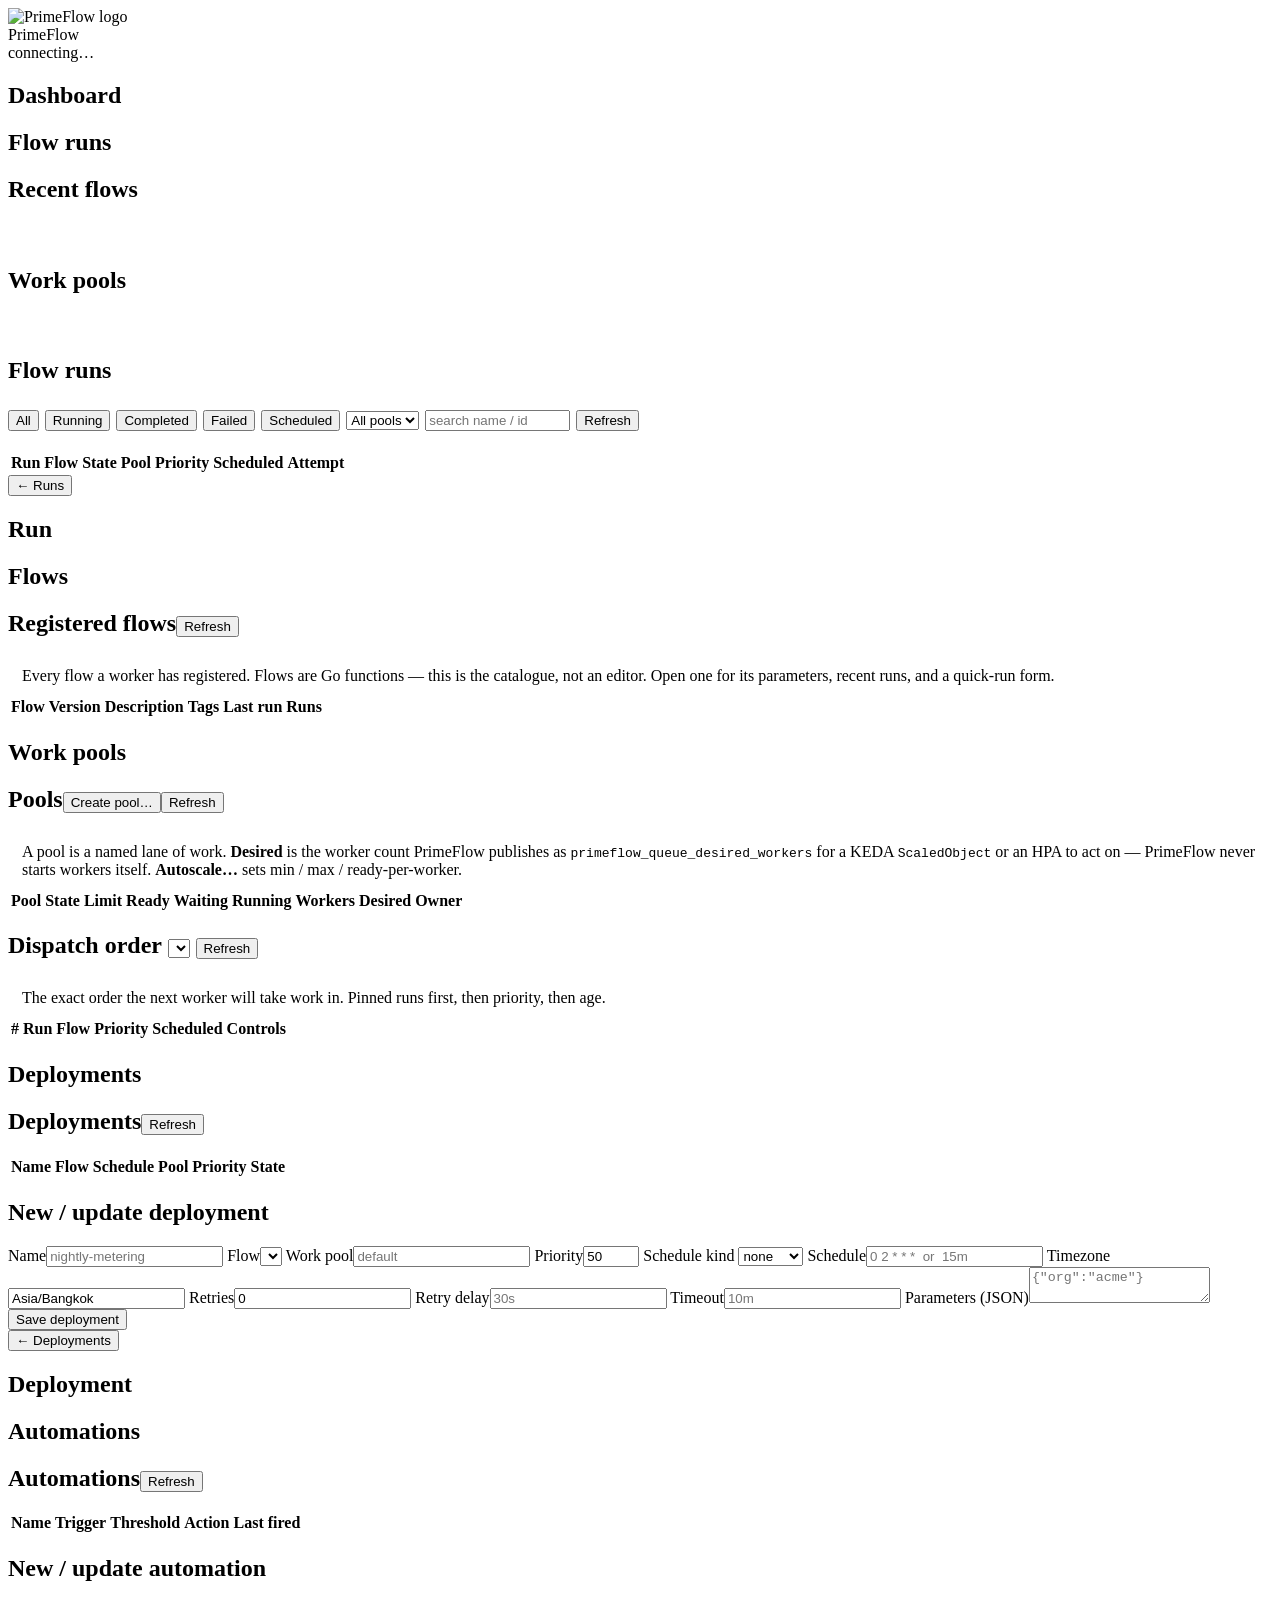
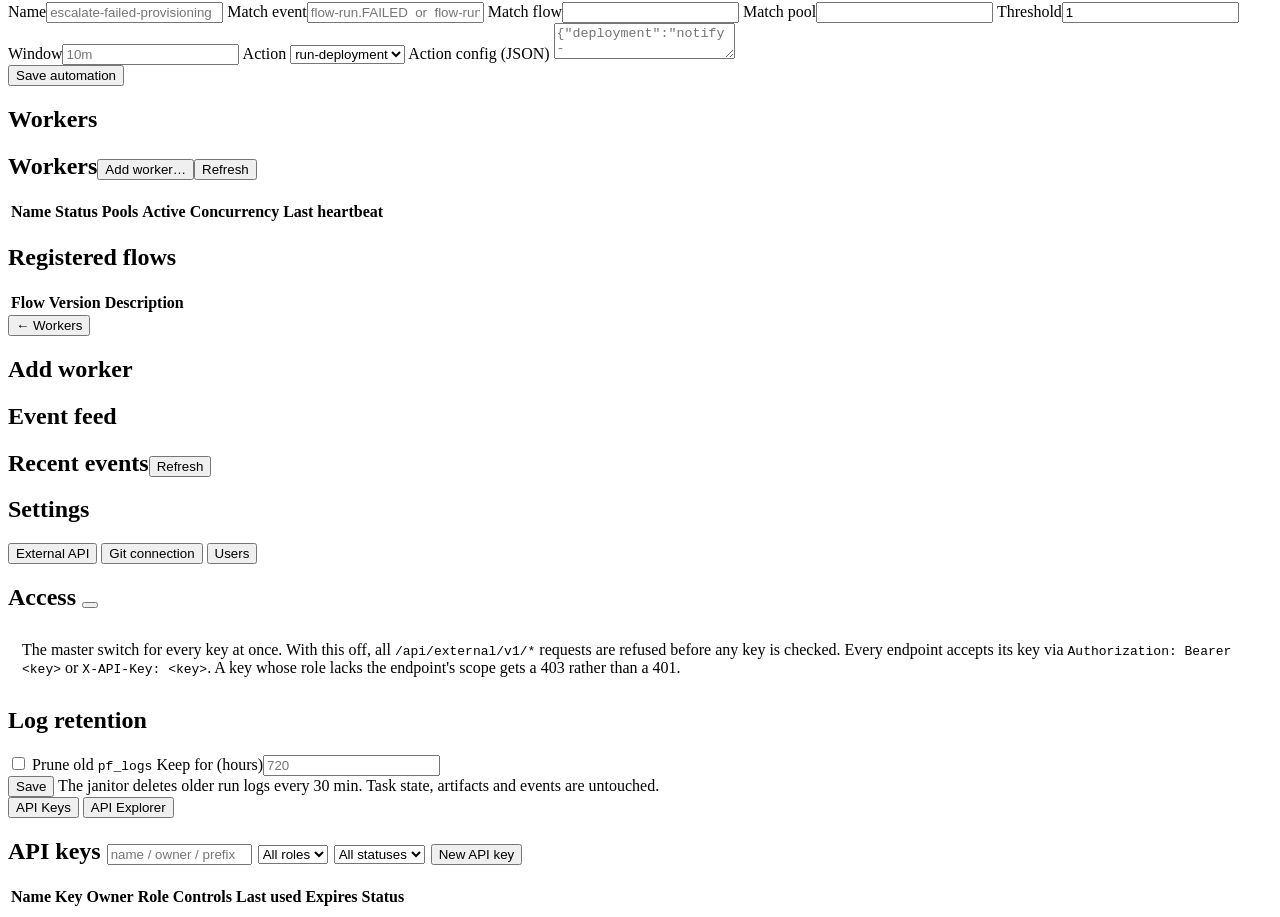
==== commit da38178f: "refactor(console): split the console into ES modules index.html was one 3,302-line file: 2,570 lines" ====
--- a/internal/server/ui/index.html
+++ b/internal/server/ui/index.html
@@ -5,256 +5,7 @@
 <meta name="viewport" content="width=device-width, initial-scale=1">
 <title>PrimeFlow</title>
 <link rel="icon" type="image/png" href="/primeflow.png">
-<style>
-  :root {
-    --bg: #fbfbfc; --panel: #ffffff; --ink: #1c1f27; --muted: #697086;
-    --line: #e8e9ee; --accent: #2563eb; --accent-soft: #eef3ff; --accent-2: #93b0ff;
-    --grid: #edeef3;
-    --ok: #12894a; --warn: #b45309; --err: #d1352b; --run: #2563eb; --idle: #9aa1b0;
-    --radius: 10px;
-    --shadow: 0 1px 2px rgba(16,24,40,.05), 0 1px 3px rgba(16,24,40,.04);
-  }
-  @media (prefers-color-scheme: dark) {
-    :root {
-      --bg: #0e1013; --panel: #16181d; --ink: #e7e9ee; --muted: #949cae;
-      --line: #262a32; --accent: #6ea1ff; --accent-soft: #182337; --accent-2: #3b5691;
-      --grid: #22262e;
-      --ok: #46c98a; --warn: #f2a83c; --err: #f2726a; --run: #6ea1ff; --idle: #7c8493;
-      --shadow: 0 1px 2px rgba(0,0,0,.3);
-    }
-  }
-  * { box-sizing: border-box; }
-  body {
-    margin: 0; background: var(--bg); color: var(--ink); min-height: 100vh;
-    display: grid; grid-template-columns: 216px 1fr; grid-template-rows: auto 1fr;
-    font: 14px/1.5 ui-sans-serif, system-ui, -apple-system, "Segoe UI", Roboto, sans-serif;
-  }
-  header {
-    grid-column: 1 / -1;
-    display: flex; align-items: center; gap: 14px; padding: 12px 20px;
-    background: var(--panel); border-bottom: 1px solid var(--line);
-    position: sticky; top: 0; z-index: 30;
-  }
-  .brand {
-    display: flex; align-items: center; gap: 8px;
-    line-height: 1; margin-right: 4px;
-  }
-  .brand-logo {
-    display: block; width: auto; height: 28px;
-  }
-  .brand-name {
-    font-size: 15px;
-    font-weight: 700;
-    letter-spacing: -0.02em;
-    color: var(--ink);
-  }
-  .brand-name .accent {
-    color: var(--accent);
-  }
-  .grow { flex: 1; }
-  .live { display: flex; align-items: center; gap: 6px; color: var(--muted); font-size: 12px; }
-  .dot { width: 8px; height: 8px; border-radius: 50%; background: var(--idle); }
-  .dot.on { background: var(--ok); }
-
-  aside.side {
-    grid-column: 1; grid-row: 2; background: var(--panel);
-    border-right: 1px solid var(--line); padding: 12px 10px;
-    position: sticky; top: 57px; align-self: start; height: calc(100vh - 57px); overflow-y: auto;
-  }
-  aside .nav { display: flex; flex-direction: column; gap: 2px; }
-  aside .nav button {
-    display: flex; align-items: center; gap: 9px; width: 100%; text-align: left;
-    background: none; border: 0; color: var(--muted); font: inherit;
-    padding: 8px 10px; border-radius: 7px; cursor: pointer;
-  }
-  aside .nav button:hover { background: var(--accent-soft); color: var(--ink); }
-  aside .nav button.active { background: var(--accent-soft); color: var(--accent); font-weight: 600; }
-  aside .nav button .ic { width: 15px; text-align: center; opacity: .85; }
-
-  main { grid-column: 2; grid-row: 2; padding: 20px; max-width: 1360px; }
-  @media (max-width: 900px) {
-    body { grid-template-columns: 1fr; }
-    header { grid-column: 1; }
-    aside.side {
-      grid-column: 1; grid-row: 3; position: static; height: auto; border-right: 0;
-      border-bottom: 1px solid var(--line);
-    }
-    aside .nav { flex-direction: row; overflow-x: auto; }
-    main { grid-column: 1; grid-row: 2; }
-  }
-
-  section { display: none; }
-  section.active { display: block; }
-  .view-head { display: flex; align-items: center; gap: 10px; margin-bottom: 14px; }
-  .view-head h1 { font-size: 18px; font-weight: 640; margin: 0; letter-spacing: -0.01em; }
-
-  .cards { display: grid; grid-template-columns: repeat(auto-fit, minmax(180px, 1fr)); gap: 12px; margin-bottom: 16px; }
-  .card {
-    background: var(--panel); border: 1px solid var(--line); border-radius: var(--radius);
-    padding: 13px 15px; box-shadow: var(--shadow);
-  }
-  .card .k { color: var(--muted); font-size: 11.5px; text-transform: uppercase; letter-spacing: .05em; }
-  .card .n { font-size: 27px; font-weight: 640; letter-spacing: -0.02em; margin-top: 2px; }
-  .card .delta { font-size: 12px; font-weight: 600; }
-  .card .delta.up { color: var(--ok); } .card .delta.down { color: var(--err); }
-  .card .spark { margin-top: 6px; height: 34px; }
-  .card.mini .n { font-size: 20px; }
-
-  .panel {
-    background: var(--panel); border: 1px solid var(--line);
-    border-radius: var(--radius); overflow: hidden; margin-bottom: 16px; box-shadow: var(--shadow);
-  }
-  .panel > h2 {
-    margin: 0; padding: 11px 15px; font-size: 12.5px; font-weight: 640;
-    border-bottom: 1px solid var(--line); display: flex; align-items: center; gap: 10px;
-    text-transform: none; letter-spacing: 0;
-  }
-  .panel > h2 .grow { flex: 1; }
-  table { width: 100%; border-collapse: collapse; }
-  th, td { text-align: left; padding: 9px 15px; border-bottom: 1px solid var(--line); vertical-align: middle; }
-  th { color: var(--muted); font-weight: 500; font-size: 11.5px; text-transform: uppercase; letter-spacing: .04em; }
-  tr:last-child td { border-bottom: none; }
-  tbody tr:hover { background: var(--accent-soft); }
-  .scroll { overflow-x: auto; }
-
-  .pill {
-    display: inline-flex; align-items: center; gap: 5px; padding: 1px 9px; border-radius: 999px;
-    font-size: 11.5px; font-weight: 600; white-space: nowrap; border: 0;
-  }
-  .pill::before { content: ""; width: 6px; height: 6px; border-radius: 50%; background: currentColor; }
-  .s-COMPLETED { color: var(--ok); background: color-mix(in srgb, var(--ok) 13%, transparent); }
-  .s-RUNNING, .s-PENDING { color: var(--run); background: color-mix(in srgb, var(--run) 13%, transparent); }
-  .s-FAILED, .s-CRASHED { color: var(--err); background: color-mix(in srgb, var(--err) 13%, transparent); }
-  .s-SCHEDULED, .s-PAUSED { color: var(--muted); background: color-mix(in srgb, var(--muted) 13%, transparent); }
-  .s-CANCELLED, .s-CANCELLING { color: var(--warn); background: color-mix(in srgb, var(--warn) 14%, transparent); }
-  .pill.plain::before { display: none; }
-
-  button.act, select, input, .seg button {
-    font: inherit; background: var(--panel); color: var(--ink);
-    border: 1px solid var(--line); border-radius: 7px; padding: 5px 10px; cursor: pointer;
-  }
-  button.act:hover { border-color: var(--accent); color: var(--accent); }
-  button.act.primary { background: var(--accent); color: #fff; border-color: var(--accent); }
-  button.act.primary:hover { filter: brightness(1.06); }
-  input, select { cursor: auto; }
-  .seg { display: inline-flex; border: 1px solid var(--line); border-radius: 8px; overflow: hidden; }
-  .seg button { border: 0; border-radius: 0; padding: 5px 11px; color: var(--muted); }
-  .seg button + button { border-left: 1px solid var(--line); }
-  .seg button.active { background: var(--accent-soft); color: var(--accent); font-weight: 600; }
-
-  .row { display: flex; gap: 6px; flex-wrap: wrap; align-items: center; }
-  .muted { color: var(--muted); }
-  .mono { font-family: ui-monospace, SFMono-Regular, Menlo, monospace; font-size: 12px; }
-  code, .code { font-family: ui-monospace, SFMono-Regular, Menlo, monospace; font-size: 12px; }
-  .prio { display: inline-flex; align-items: center; gap: 5px; }
-  .prio b { min-width: 22px; text-align: right; font-variant-numeric: tabular-nums; }
-  .bar { width: 46px; height: 5px; background: var(--line); border-radius: 3px; overflow: hidden; }
-  .bar i { display: block; height: 100%; background: var(--accent); }
-  .pin { color: var(--warn); font-weight: 700; }
-  .who { display: flex; align-items: center; gap: 8px; font-size: 12px; color: var(--muted); }
-  .who b { color: var(--ink); font-weight: 600; }
-  .who .role {
-    text-transform: uppercase; letter-spacing: .04em; font-size: 10px; font-weight: 700;
-    border: 1px solid var(--line); border-radius: 999px; padding: 1px 7px; color: var(--accent);
-  }
-  body:not(.can-write) .writer-only { display: none !important; }
-  body:not(.is-admin) .admin-only { display: none !important; }
-
-  /* charts */
-  .chart svg, .strip svg { display: block; width: 100%; overflow: visible; }
-  .chart { padding: 10px 14px 4px; }
-  .axis text { font-size: 10px; fill: var(--muted); }
-  .gridline { stroke: var(--grid); stroke-width: 1; }
-
-  /* dashboard: recent-flow + pool cards */
-  .flowgrid { display: grid; grid-template-columns: repeat(auto-fill, minmax(280px, 1fr)); gap: 12px; }
-  .fcard { border: 1px solid var(--line); border-radius: var(--radius); padding: 12px 14px; background: var(--panel); box-shadow: var(--shadow); }
-  .fcard h3 { margin: 0 0 2px; font-size: 13px; font-weight: 640; }
-  .fdots { display: flex; gap: 3px; margin: 8px 0; flex-wrap: wrap; }
-  .fdot { width: 9px; height: 9px; border-radius: 3px; }
-  .fmini { font-size: 12px; color: var(--muted); display: flex; justify-content: space-between; gap: 8px; padding: 2px 0; }
-  .fmini a { color: var(--ink); text-decoration: none; }
-  .fmini a:hover { color: var(--accent); }
-  .poolrow { display: grid; grid-template-columns: repeat(4, 1fr); gap: 4px; margin-top: 8px; text-align: center; }
-  .poolrow .pv { font-size: 17px; font-weight: 640; }
-  .poolrow .pk { font-size: 10.5px; color: var(--muted); text-transform: uppercase; letter-spacing: .04em; }
-
-  /* runs timeline strip */
-  .strip { padding: 6px 14px 2px; border-bottom: 1px solid var(--line); }
-
-  /* event timeline */
-  .tl { padding: 6px 0; }
-  .tl-row { display: grid; grid-template-columns: 92px 22px 1fr; gap: 8px; padding: 6px 15px; align-items: start; }
-  .tl-row:hover { background: var(--accent-soft); }
-  .tl-t { color: var(--muted); font-size: 11.5px; text-align: right; padding-top: 2px; }
-  .tl-rail { position: relative; }
-  .tl-rail::before { content: ""; position: absolute; left: 10px; top: -8px; bottom: -8px; width: 1px; background: var(--line); }
-  .tl-dot { position: absolute; left: 6px; top: 4px; width: 9px; height: 9px; border-radius: 50%; background: var(--idle); box-shadow: 0 0 0 3px var(--panel); }
-  .tl-dot.ev-run { background: var(--run); } .tl-dot.ev-err { background: var(--err); } .tl-dot.ev-auto { background: var(--warn); }
-  .tl-body summary { cursor: pointer; list-style: none; }
-  .tl-body summary::-webkit-details-marker { display: none; }
-  .tl-body pre { margin: 4px 0 0; font-size: 11.5px; white-space: pre-wrap; word-break: break-word; color: var(--muted); }
-
-  pre.logs {
-    margin: 0; padding: 12px 14px; max-height: 420px; overflow: auto;
-    font-family: ui-monospace, SFMono-Regular, Menlo, monospace; font-size: 12px; line-height: 1.55;
-  }
-  .lvl-ERROR { color: var(--err); } .lvl-WARN { color: var(--warn); } .lvl-DEBUG { color: var(--muted); }
-  dialog {
-    border: 1px solid var(--line); border-radius: var(--radius); background: var(--panel);
-    color: var(--ink); padding: 0; width: min(920px, 94vw); max-height: 88vh; box-shadow: 0 20px 60px rgba(0,0,0,.28);
-  }
-  dialog::backdrop { background: rgba(15,18,25,.5); }
-  .dlg-head { padding: 12px 16px; border-bottom: 1px solid var(--line); display: flex; align-items: center; gap: 10px; }
-  .dlg-body { padding: 0; overflow: auto; max-height: calc(88vh - 52px); }
-  .kv { display: grid; grid-template-columns: 150px 1fr; gap: 4px 12px; padding: 14px 16px; }
-  .kv dt { color: var(--muted); } .kv dd { margin: 0; }
-  .empty { padding: 24px 14px; text-align: center; color: var(--muted); }
-  form.inline { display: grid; grid-template-columns: repeat(auto-fit, minmax(180px, 1fr)); gap: 10px; padding: 14px; }
-  form.inline label { display: flex; flex-direction: column; gap: 4px; font-size: 12px; color: var(--muted); }
-  form.inline .full { grid-column: 1 / -1; }
-  .wk-chk { flex-direction: row !important; align-items: flex-start; gap: 7px; color: var(--ink); font-size: 13px; line-height: 1.4; }
-  .wk-chk input { margin-top: 2px; }
-  .wk-pools { display: flex; flex-wrap: wrap; gap: 6px 20px; }
-  .wk-reqlist { display: flex; flex-direction: column; gap: 8px; padding: 12px 16px; }
-  textarea {
-    font-family: ui-monospace, monospace; font-size: 12px; background: var(--panel);
-    color: var(--ink); border: 1px solid var(--line); border-radius: 7px; padding: 7px; min-height: 70px;
-  }
-  .toast {
-    position: fixed; bottom: 18px; right: 18px; background: var(--panel);
-    border: 1px solid var(--line); border-left: 3px solid var(--accent);
-    border-radius: 8px; padding: 10px 14px; box-shadow: 0 10px 30px rgba(0,0,0,.2);
-    max-width: 380px; z-index: 60;
-  }
-  .toast.err { border-left-color: var(--err); }
-  .subnav { display: flex; gap: 4px; padding: 12px 14px 0; flex-wrap: wrap; }
-  .subnav button {
-    background: none; border: 1px solid transparent; color: var(--muted);
-    padding: 5px 11px; border-radius: 999px; cursor: pointer; font: inherit;
-  }
-  .subnav button.active { background: var(--accent-soft); color: var(--accent); border-color: var(--line); }
-  .toggle {
-    position: relative; width: 38px; height: 22px; border-radius: 999px; border: none;
-    background: var(--line); cursor: pointer; flex: none; transition: background .12s;
-  }
-  .toggle::after {
-    content: ""; position: absolute; top: 2px; left: 2px; width: 18px; height: 18px;
-    border-radius: 50%; background: #fff; transition: left .12s;
-  }
-  .toggle[aria-checked="true"] { background: var(--ok); }
-  .toggle[aria-checked="true"]::after { left: 18px; }
-  .chip {
-    display: inline-block; font-size: 10.5px; font-weight: 600; padding: 1px 7px; margin: 1px;
-    border-radius: 999px; border: 1px solid var(--line); color: var(--muted); white-space: nowrap;
-  }
-  .chip.on { color: var(--accent); border-color: currentColor; }
-  .secretbox {
-    display: flex; gap: 8px; align-items: center; margin: 10px 14px; padding: 10px 12px;
-    background: var(--accent-soft); border: 1px solid var(--line); border-radius: 8px;
-  }
-  .secretbox code { flex: 1; word-break: break-all; }
-</style>
+<link rel="stylesheet" href="/css/app.css">
 </head>
 <body>
 <header>
@@ -314,6 +65,20 @@
         </tr></thead>
         <tbody id="runs"></tbody>
       </table></div>
+    </div>
+  </section>
+
+  <section id="v-run">
+    <div class="view-head">
+      <button class="act" onclick="show('runs')">&larr; Runs</button>
+      <h1 id="run-title">Run</h1>
+      <span id="run-state"></span>
+      <span class="grow"></span>
+      <span class="row" id="run-acts"></span>
+    </div>
+    <div class="detail">
+      <div id="run-main"></div>
+      <div id="run-side"></div>
     </div>
   </section>
 
@@ -393,6 +158,20 @@
         <label class="full">Parameters (JSON)<textarea name="parameters" placeholder='{"org":"acme"}'></textarea></label>
         <div class="full row"><button class="act primary" type="submit">Save deployment</button></div>
       </form>
+    </div>
+  </section>
+
+  <section id="v-deployment">
+    <div class="view-head">
+      <button class="act" onclick="show('deployments')">&larr; Deployments</button>
+      <h1 id="dep-title">Deployment</h1>
+      <span id="dep-state"></span>
+      <span class="grow"></span>
+      <span class="row" id="dep-acts"></span>
+    </div>
+    <div class="detail">
+      <div id="dep-main"></div>
+      <div id="dep-side"></div>
     </div>
   </section>
 
@@ -582,14 +361,6 @@
   </section>
 </main>
 
-<dialog id="run-dialog">
-  <div class="dlg-head">
-    <strong id="rd-title">Run</strong><span class="grow"></span>
-    <button class="act" onclick="document.getElementById('run-dialog').close()">Close</button>
-  </div>
-  <div class="dlg-body" id="rd-body"></div>
-</dialog>
-
 <dialog id="key-dialog">
   <div class="dlg-head">
     <strong id="kd-title">New API key</strong><span class="grow"></span>
@@ -655,1770 +426,6 @@
   </div>
 </dialog>
 
-<script>
-const TOKEN = new URLSearchParams(location.search).get('token') || '';
-const VIEWS = [
-  ['dashboard', 'Dashboard', '▦'], ['runs', 'Runs', '≣'], ['flows', 'Flows', 'ƒ'],
-  ['queues', 'Work Pools', '⛁'], ['deployments', 'Deployments', '⇪'],
-  ['automations', 'Automations', '⚙'], ['workers', 'Workers', '◈'],
-  ['events', 'Events', '⌁'], ['settings', 'Settings', '⚑'],
-];
-let ME = null;
-
-const cookie = name =>
-  (document.cookie.split('; ').find(c => c.startsWith(name + '=')) || '').split('=')[1] || '';
-
-function toLogin() { location.href = '/login.html?next=' + encodeURIComponent(location.pathname); }
-const canWrite = () => !!ME && (ME.machine || ME.role === 'operator' || ME.role === 'admin');
-const isAdmin = () => !!ME && (ME.machine || ME.role === 'admin');
-
-function api(path, opts = {}) {
-  const headers = Object.assign({ 'Content-Type': 'application/json' }, opts.headers || {});
-  if (TOKEN) headers['Authorization'] = 'Bearer ' + TOKEN;
-  const method = (opts.method || 'GET').toUpperCase();
-  if (method !== 'GET' && method !== 'HEAD') {
-    const csrf = cookie('pf_csrf');
-    if (csrf) headers['X-CSRF-Token'] = csrf;
-  }
-  return fetch('/api/v1' + path, Object.assign({ credentials: 'same-origin' }, opts, { headers })).then(async r => {
-    if (r.status === 401) { toLogin(); throw new Error('not authenticated'); }
-    if (r.status === 204) return null;
-    const body = await r.json().catch(() => ({}));
-    if (!r.ok) throw new Error(body.error || r.statusText);
-    return body;
-  });
-}
-
-function toast(msg, isErr) {
-  const el = document.createElement('div');
-  el.className = 'toast' + (isErr ? ' err' : '');
-  el.textContent = msg;
-  document.body.appendChild(el);
-  setTimeout(() => el.remove(), 4200);
-}
-const act = (p, o) => {
-  if (!canWrite()) { toast('Your account is read-only', true); return Promise.resolve(); }
-  return api(p, o).then(r => { refreshCurrent(); return r; }).catch(e => toast(e.message, true));
-};
-
-const esc = s => String(s ?? '').replace(/[&<>"']/g, c =>
-  ({ '&': '&amp;', '<': '&lt;', '>': '&gt;', '"': '&quot;', "'": '&#39;' }[c]));
-
-function when(ts) {
-  if (!ts) return '—';
-  const d = new Date(ts), diff = (Date.now() - d) / 1000;
-  const rel = Math.abs(diff) < 60 ? Math.round(Math.abs(diff)) + 's'
-    : Math.abs(diff) < 3600 ? Math.round(Math.abs(diff) / 60) + 'm'
-    : Math.abs(diff) < 86400 ? Math.round(Math.abs(diff) / 3600) + 'h'
-    : Math.round(Math.abs(diff) / 86400) + 'd';
-  return `<span title="${esc(d.toLocaleString())}">${diff >= 0 ? rel + ' ago' : 'in ' + rel}</span>`;
-}
-const state = s => `<span class="pill s-${esc(s)}">${esc(s)}</span>`;
-const prio = r => `<span class="prio">${r.queue_position != null ? '<span class="pin" title="pinned to front">▲</span>' : ''}` +
-  `<b>${r.priority}</b><span class="bar"><i style="width:${r.priority}%"></i></span></span>`;
-const STCOL = s => ({
-  COMPLETED: 'var(--ok)', RUNNING: 'var(--run)', PENDING: 'var(--run)',
-  FAILED: 'var(--err)', CRASHED: 'var(--err)', CANCELLED: 'var(--warn)', CANCELLING: 'var(--warn)',
-}[s] || 'var(--idle)');
-
-// --- "why is this waiting?" -----------------------------------------------
-
-// poolBlocker names the reason a run handed to this pool would sit in
-// SCHEDULED instead of starting -- the question "Run now did nothing" always
-// turns out to be. Ordered the way dispatch hits them: a paused pool is never
-// read, a pull pool nobody polls has no one to hand work to, and a saturated
-// pool holds the rest back until a slot frees. null means nothing is in the way.
-function poolBlocker(q, online) {
-  if (!q) return null;
-  if (q.paused) return { label: 'pool paused', cls: 's-PAUSED',
-    why: 'Dispatch is stopped for this pool. Resume it under Pools.' };
-  if (q.pool_type === 'push') {
-    return q.push_endpoint ? null : { label: 'no endpoint', cls: 's-FAILED',
-      why: 'Push pool with no endpoint configured, so nothing receives its runs.' };
-  }
-  if (!online) return { label: 'no worker', cls: 's-FAILED',
-    why: 'No online worker is polling this pool. Runs stay Scheduled until one connects.' };
-  if (q.concurrency_limit != null && q.running >= q.concurrency_limit)
-    return { label: 'at limit', cls: 's-SCHEDULED',
-      why: `The pool is running its limit of ${q.concurrency_limit}. Queued runs start as slots free.` };
-  return null;
-}
-
-// A specific run is only held up by its pool once its scheduled time has
-// passed; before that it is waiting on the clock, which is not a fault to flag.
-// Anything past SCHEDULED has already been handed to a worker.
-const runBlocker = (r, ctx) =>
-  r.state === 'SCHEDULED' && new Date(r.scheduled_at) <= Date.now()
-    ? poolBlocker(ctx.pool[r.work_queue], ctx.online(r.work_queue)) : null;
-
-const poolPill = b => b ? ` <span class="pill ${b.cls}" title="${esc(b.why)}">${esc(b.label)}</span>` : '';
-
-// poolContext is the pool counters and the worker roster, the two things that
-// turn "Scheduled" into a reason. Neither is worth failing a table over, so a
-// failure degrades to "no badge" rather than an empty page.
-async function poolContext() {
-  const [queues, ws] = await Promise.all([
-    api('/queues').then(x => x || []).catch(() => []),
-    api('/workers').then(x => x || []).catch(() => []),
-  ]);
-  return {
-    queues,
-    pool: Object.fromEntries(queues.map(q => [q.name, q])),
-    online: name => ws.filter(w => w.online && (w.queues || []).includes(name)).length,
-  };
-}
-
-// --- tiny SVG chart kit (no library) --------------------------------------
-function svg(inner, w, h) {
-  return `<svg viewBox="0 0 ${w} ${h}" preserveAspectRatio="none" ` +
-    `style="width:100%;height:${h}px;display:block;overflow:visible">${inner}</svg>`;
-}
-// stacked bars from [{t, <key>:n, ...}] and series [{key,color}]
-function bars(buckets, series, h = 120) {
-  if (!buckets.length) return '<div class="empty">No activity in this window.</div>';
-  const w = Math.max(buckets.length * 8, 300);
-  const max = Math.max(1, ...buckets.map(b => series.reduce((a, s) => a + (b[s.key] || 0), 0)));
-  const bw = w / buckets.length;
-  let g = '';
-  for (let i = 1; i < 4; i++) { const y = h - (h * i / 4); g += `<line class="gridline" x1="0" y1="${y}" x2="${w}" y2="${y}"/>`; }
-  const rects = buckets.map((b, i) => {
-    let y = h, x = i * bw + bw * 0.15, bar = '';
-    for (const s of series) {
-      const v = b[s.key] || 0; if (!v) continue;
-      const bh = (v / max) * (h - 2);
-      y -= bh;
-      bar += `<rect x="${x.toFixed(1)}" y="${y.toFixed(1)}" width="${(bw * 0.7).toFixed(1)}" height="${bh.toFixed(1)}" fill="${s.color}"><title>${new Date(b.t).toLocaleString()} — ${s.key}: ${v}</title></rect>`;
-    }
-    return bar;
-  }).join('');
-  return svg(g + rects, w, h) ;
-}
-// line + soft area from a number[]
-function line(values, color = 'var(--accent)', h = 60) {
-  if (values.length < 2) return '';
-  const w = Math.max(values.length * 6, 240);
-  const max = Math.max(1, ...values), stepx = w / (values.length - 1);
-  const pts = values.map((v, i) => `${(i * stepx).toFixed(1)},${(h - (v / max) * (h - 4) - 2).toFixed(1)}`);
-  return svg(
-    `<polygon points="0,${h} ${pts.join(' ')} ${w},${h}" fill="${color}" opacity="0.12"/>` +
-    `<polyline points="${pts.join(' ')}" fill="none" stroke="${color}" stroke-width="1.5"/>`,
-    w, h);
-}
-const spark = (values, color) => line(values, color || 'var(--accent)', 34);
-
-// --- navigation ----------------------------------------------------------
-let current = 'dashboard';
-function show(v) {
-  current = v;
-  document.querySelectorAll('section').forEach(s => s.classList.toggle('active', s.id === 'v-' + v));
-  document.querySelectorAll('#nav button').forEach(b => b.classList.toggle('active', b.dataset.v === v));
-  document.getElementById('win-switch').hidden = v !== 'dashboard';
-  if (v === 'settings') { loadSettings(); return; }
-  if (v === 'newworker') { renderNewWorker(); return; }
-  refreshCurrent();
-}
-function refreshCurrent() {
-  ({ dashboard: loadDashboard,
-     runs: loadRuns,
-     flows: loadFlowsPage,
-     queues: async () => { await loadQueues(); await loadPending(); },
-     deployments: loadDeployments,
-     automations: loadAutomations,
-     workers: async () => { await loadWorkers(); await loadFlows(); },
-     events: loadEvents,
-     settings: () => settingsTab === 'external' ? loadKeys() : settingsTab === 'git' ? loadGitConnection() : loadUsers() })[current]();
-}
-document.getElementById('nav').innerHTML = VIEWS.map(([v, label, ic]) =>
-  `<button data-v="${v}" onclick="show('${v}')"><span class="ic">${ic}</span>${label}</button>`).join('');
-
-// --- dashboard ----------------------------------------------------------
-let dashWindow = localStorage.getItem('pf-window') || '24h';
-document.querySelectorAll('#win-switch button').forEach(b => {
-  b.classList.toggle('active', b.dataset.w === dashWindow);
-  b.onclick = () => {
-    dashWindow = b.dataset.w; localStorage.setItem('pf-window', dashWindow);
-    document.querySelectorAll('#win-switch button').forEach(x => x.classList.toggle('active', x === b));
-    loadDashboard();
-  };
-});
-const winLabel = w => ({ '8h': 'last 8 hours', '24h': 'last 24 hours', '168h': 'last 7 days' }[w] || w);
-const trend = arr => {
-  const h = arr.slice(0, Math.floor(arr.length / 2)).reduce((a, b) => a + b, 0);
-  const t = arr.slice(Math.floor(arr.length / 2)).reduce((a, b) => a + b, 0);
-  if (!h) return t ? { d: 100, up: true } : { d: 0, up: true };
-  return { d: Math.round(((t - h) / h) * 100), up: t >= h };
-};
-
-async function loadDashboard() {
-  let s;
-  try { s = await api('/stats?window=' + dashWindow); }
-  catch (e) { return; }
-  const fr = s.flow_runs || { by_state: {}, buckets: [] };
-  const tr = s.task_runs || { buckets: [] };
-  const ev = s.events || { buckets: [] };
-  const taskVals = (tr.buckets || []).map(b => b.completed + b.failed);
-  const evVals = (ev.buckets || []).map(b => b.n);
-  const tD = trend(taskVals), eD = trend(evVals);
-  const deltaEl = d => d.d ? `<span class="delta ${d.up ? 'up' : 'down'}">${d.up ? '↑' : '↓'} ${Math.abs(d.d)}%</span>` : '<span class="muted" style="font-size:12px">flat</span>';
-
-  document.getElementById('dash-cards').innerHTML = `
-    <div class="card"><div class="k">Flow runs</div>
-      <div class="n">${fr.total || 0}</div>
-      <div class="spark">${line((fr.buckets || []).map(b => b.completed + b.failed + b.other), 'var(--accent)', 34)}</div></div>
-    <div class="card"><div class="k">Task runs</div>
-      <div class="n">${tr.total || 0} ${deltaEl(tD)}</div>
-      <div class="spark">${spark(taskVals, 'var(--ok)')}</div></div>
-    <div class="card"><div class="k">Events</div>
-      <div class="n">${ev.total || 0} ${deltaEl(eD)}</div>
-      <div class="spark">${spark(evVals, 'var(--accent-2)')}</div></div>
-    <div class="card mini"><div class="k">Completed</div><div class="n" style="color:var(--ok)">${fr.by_state.COMPLETED || 0}</div></div>
-    <div class="card mini"><div class="k">Failed / crashed</div><div class="n" style="color:var(--err)">${(fr.by_state.FAILED || 0) + (fr.by_state.CRASHED || 0)}</div></div>
-    <div class="card mini"><div class="k">Running</div><div class="n" style="color:var(--run)">${(fr.by_state.RUNNING || 0) + (fr.by_state.PENDING || 0)}</div></div>`;
-
-  document.getElementById('dash-fr-window').textContent = winLabel(dashWindow);
-  document.getElementById('dash-fr-chart').innerHTML = bars(fr.buckets || [], [
-    { key: 'completed', color: 'var(--ok)' },
-    { key: 'failed', color: 'var(--err)' },
-    { key: 'other', color: 'var(--idle)' },
-  ], 130);
-
-  // recent flows, grouped
-  try {
-    const { runs } = await api('/runs?limit=120');
-    const byFlow = {};
-    runs.forEach(r => (byFlow[r.flow_name] = byFlow[r.flow_name] || []).push(r));
-    const cards = Object.entries(byFlow).sort((a, b) =>
-      new Date(b[1][0].scheduled_at) - new Date(a[1][0].scheduled_at)).slice(0, 9).map(([flow, rs]) => `
-      <div class="fcard">
-        <h3>${esc(flow)}</h3>
-        <div class="muted" style="font-size:12px">${rs.length} recent · last ${when(rs[0].scheduled_at)}</div>
-        <div class="fdots">${rs.slice(0, 14).map(r => `<span class="fdot" style="background:${STCOL(r.state)}" title="${esc(r.name)} — ${r.state}"></span>`).join('')}</div>
-        ${rs.slice(0, 2).map(r => `<div class="fmini"><a href="#" onclick="openRun('${r.id}');return false">${esc(r.name)}</a>${state(r.state)}</div>`).join('')}
-      </div>`).join('');
-    document.getElementById('dash-flows').innerHTML = cards || '<div class="empty">No runs yet.</div>';
-  } catch (e) { /* non-fatal */ }
-
-  // work pools
-  try {
-    const [qs, ws] = await Promise.all([api('/queues').then(x => x || []), api('/workers').catch(() => [])]);
-    document.getElementById('dash-pools').innerHTML = qs.map(q => {
-      const online = ws.filter(w => w.online && (w.queues || []).includes(q.name)).length;
-      return `<div class="fcard">
-        <h3>${esc(q.name)} ${q.paused ? '<span class="pill s-PAUSED">paused</span>' : ''}</h3>
-        <div class="muted" style="font-size:12px">${esc(q.owner || 'no owner')}</div>
-        <div class="poolrow">
-          <div><div class="pv">${q.ready}</div><div class="pk">ready</div></div>
-          <div><div class="pv">${q.running}</div><div class="pk">running</div></div>
-          <div><div class="pv">${online}</div><div class="pk">workers</div></div>
-          <div><div class="pv">${desiredWorkers(q)}</div><div class="pk">desired</div></div>
-        </div></div>`;
-    }).join('') || '<div class="empty">No pools.</div>';
-  } catch (e) { /* non-fatal */ }
-}
-
-const desiredWorkers = q => {
-  const t = q.target_ready_per_worker || 5;
-  let n = Math.ceil((q.ready || 0) / t);
-  if (n < (q.min_workers || 0)) n = q.min_workers || 0;
-  if (q.max_workers != null && n > q.max_workers) n = q.max_workers;
-  return n < 0 ? 0 : n;
-};
-
-// --- runs -------------------------------------------------------------------
-let runsFilterState = '';
-document.querySelectorAll('#f-state button').forEach(b => b.onclick = () => {
-  runsFilterState = b.dataset.s;
-  document.querySelectorAll('#f-state button').forEach(x => x.classList.toggle('active', x === b));
-  loadRuns();
-});
-
-async function loadRuns() {
-  const q = document.getElementById('f-search').value.trim();
-  const queue = document.getElementById('f-queue').value;
-  const params = new URLSearchParams({ limit: '100' });
-  if (runsFilterState) params.set('state', runsFilterState);
-  if (q) params.set('search', q);
-  if (queue) params.set('queue', queue);
-  const [{ runs }, ctx] = await Promise.all([api('/runs?' + params), poolContext()]);
-
-  // pool filter options (once)
-  const qsel = document.getElementById('f-queue');
-  if (qsel.options.length <= 1) ctx.queues.forEach(x => qsel.add(new Option(x.name, x.name)));
-
-  document.getElementById('runs-strip').innerHTML = runsStrip(runs);
-  document.getElementById('runs').innerHTML = runs.length ? runs.map(r => `
-    <tr>
-      <td><a href="#" onclick="openRun('${r.id}');return false" class="mono">${esc(r.name)}</a></td>
-      <td>${esc(r.flow_name)}</td>
-      <td>${state(r.state)}</td>
-      <td>${esc(r.work_queue)}${poolPill(runBlocker(r, ctx))}</td>
-      <td>${prio(r)}</td>
-      <td>${when(r.scheduled_at)}</td>
-      <td>${r.run_count}${r.retries ? ' / ' + (r.retries + 1) : ''}</td>
-      <td class="row">
-        ${['SCHEDULED', 'RUNNING', 'PENDING'].includes(r.state)
-          ? `<button class="act writer-only" onclick="act('/runs/${r.id}/cancel',{method:'POST'})">Cancel</button>` : ''}
-        ${['FAILED', 'CRASHED', 'CANCELLED', 'COMPLETED'].includes(r.state)
-          ? `<button class="act writer-only" onclick="act('/runs/${r.id}/retry',{method:'POST'})">Resume</button>` : ''}
-      </td>
-    </tr>`).join('') : '<tr><td colspan="8" class="empty">No runs match.</td></tr>';
-}
-
-// runsStrip: a 60px band placing each run by scheduled_at, coloured by state.
-function runsStrip(runs) {
-  if (!runs.length) return '';
-  const ts = runs.map(r => +new Date(r.scheduled_at));
-  const t0 = Math.min(...ts), t1 = Math.max(...ts, t0 + 1000), span = Math.max(1, t1 - t0);
-  const W = 1000, H = 46;
-  const ticks = runs.map(r => {
-    const x = ((+new Date(r.scheduled_at) - t0) / span) * (W - 8) + 4;
-    return `<rect x="${x.toFixed(1)}" y="8" width="3" height="30" rx="1.5" fill="${STCOL(r.state)}"
-      style="cursor:pointer" onclick="openRun('${r.id}')"><title>${esc(r.name)} — ${r.state} — ${new Date(r.scheduled_at).toLocaleString()}</title></rect>`;
-  }).join('');
-  return svg(`<line x1="0" y1="38" x2="${W}" y2="38" class="gridline"/>` + ticks, W, H) +
-    `<div class="muted" style="font-size:10.5px;display:flex;justify-content:space-between">
-       <span>${new Date(t0).toLocaleString()}</span><span>${new Date(t1).toLocaleString()}</span></div>`;
-}
-
-async function loadQueues() {
-  const [qs, ws] = await Promise.all([api('/queues').then(x => x || []), api('/workers').catch(() => [])]);
-  const online = q => ws.filter(w => w.online && (w.queues || []).includes(q)).length;
-  document.getElementById('queues').innerHTML = qs.map(q => {
-    const push = q.pool_type === 'push';
-    return `<tr>
-      <td><strong>${esc(q.name)}</strong> ${push ? '<span class="chip on">push</span>' : ''}
-        <div class="muted">${esc(q.description || '')}${push && q.push_endpoint ? ' · ' + esc(q.push_endpoint) : ''}</div></td>
-      <td>${q.paused ? '<span class="pill s-PAUSED">paused</span>' : '<span class="pill s-COMPLETED">active</span>'}</td>
-      <td>${q.concurrency_limit ?? '∞'}</td>
-      <td>${q.ready}</td><td>${q.scheduled}</td><td>${q.running}</td>
-      <td>${push ? '—' : online(q.name)}</td>
-      <td>${push ? '<span class="muted">dispatched</span>' : `<b>${desiredWorkers(q)}</b> <span class="muted">${q.min_workers || 0}–${q.max_workers ?? '∞'}</span>`}</td>
-      <td class="muted">${esc(q.owner || '—')}</td>
-      <td class="row">
-        <button class="act writer-only" onclick="act('/queues/${encodeURIComponent(q.name)}/${q.paused ? 'resume' : 'pause'}',{method:'POST'})">
-          ${q.paused ? 'Resume' : 'Pause'}</button>
-        <button class="act writer-only" onclick="setLimit('${esc(q.name)}', ${q.concurrency_limit ?? 'null'})">Limit…</button>
-        ${push
-          ? `<button class="act writer-only" onclick='setPushEndpoint(${JSON.stringify(q)})'>Push endpoint…</button>`
-          : `<button class="act writer-only" onclick='setAutoscale(${JSON.stringify(q)})'>Autoscale…</button>
-             <button class="act writer-only" onclick="setPushEndpoint({name:'${esc(q.name)}',pool_type:'pull'})">Make push…</button>`}
-      </td>
-    </tr>`;
-  }).join('');
-  const pick = document.getElementById('q-pick');
-  const keep = pick.value;
-  pick.innerHTML = qs.map(q => `<option>${esc(q.name)}</option>`).join('');
-  if (keep && qs.some(q => q.name === keep)) pick.value = keep;
-  else if (qs.length) pick.value = qs.reduce((a, b) => (b.scheduled > a.scheduled ? b : a), qs[0]).name;
-}
-
-function setLimit(name, cur) {
-  const v = prompt('Concurrency limit for "' + name + '" (blank = unlimited)', cur ?? '');
-  if (v === null) return;
-  const limit = v.trim() === '' ? null : parseInt(v, 10);
-  if (limit !== null && (isNaN(limit) || limit < 0)) return toast('Limit must be a non-negative number', true);
-  act('/queues', { method: 'POST', body: JSON.stringify({ name, concurrency_limit: limit }) });
-}
-
-function setAutoscale(q) {
-  if (!canWrite()) return toast('Your account is read-only', true);
-  const min = prompt('Minimum workers for pool "' + q.name + '"', q.min_workers ?? 0);
-  if (min === null) return;
-  const max = prompt('Maximum workers (blank = unbounded)', q.max_workers ?? '');
-  if (max === null) return;
-  const target = prompt('Target ready runs per worker', q.target_ready_per_worker ?? 5);
-  if (target === null) return;
-  const owner = prompt('Owner / team (blank = none)', q.owner ?? '');
-  if (owner === null) return;
-  const body = {
-    name: q.name, min_workers: parseInt(min, 10) || 0,
-    target_ready_per_worker: parseInt(target, 10) || 5, owner: owner.trim(),
-  };
-  if (max.trim() === '') body.clear_max_workers = true;
-  else body.max_workers = parseInt(max, 10);
-  act('/queues', { method: 'POST', body: JSON.stringify(body) });
-}
-
-function setPushEndpoint(q) {
-  if (!canWrite()) return toast('Your account is read-only', true);
-  const url = prompt('Push endpoint URL for pool "' + q.name + '"\n(the server POSTs each ready run here; blank cancels)', q.push_endpoint || '');
-  if (url === null || url.trim() === '') return;
-  const secret = prompt('Shared secret for HMAC signing (blank keeps the stored one)', '');
-  if (secret === null) return;
-  const body = { name: q.name, pool_type: 'push', push_endpoint: url.trim() };
-  if (secret.trim() !== '') body.push_secret = secret.trim();
-  act('/queues', { method: 'POST', body: JSON.stringify(body) });
-}
-
-// --- create work pool -------------------------------------------------
-function openCreatePool() {
-  if (!canWrite()) return toast('Your account is read-only', true);
-  const f = document.getElementById('pool-form');
-  f.reset();
-  poolTypeToggle();
-  document.getElementById('pool-dialog').showModal();
-}
-
-function poolTypeToggle() {
-  const el = document.getElementById('pool-form').elements;
-  const push = el.pool_type.value === 'push';
-  document.getElementById('pool-pull').style.display = push ? 'none' : 'grid';
-  document.getElementById('pool-push').style.display = push ? 'grid' : 'none';
-  el.push_endpoint.required = push;
-}
-
-async function createPool(ev) {
-  ev.preventDefault();
-  const el = ev.target.elements;
-  const push = el.pool_type.value === 'push';
-  const body = {
-    name: el.name.value.trim(),
-    description: el.description.value.trim(),
-    pool_type: el.pool_type.value,
-    owner: el.owner.value.trim(),
-    paused: el.paused.checked,
-  };
-  if (el.concurrency_limit.value.trim() !== '') {
-    const n = parseInt(el.concurrency_limit.value, 10);
-    if (isNaN(n) || n < 0) return toast('Concurrency limit must be a non-negative number', true);
-    body.concurrency_limit = n;
-  }
-  if (push) {
-    body.push_endpoint = el.push_endpoint.value.trim();
-    if (!body.push_endpoint) return toast('A push pool needs an endpoint URL', true);
-    if (el.push_secret.value.trim() !== '') body.push_secret = el.push_secret.value.trim();
-  } else {
-    body.min_workers = parseInt(el.min_workers.value, 10) || 0;
-    body.target_ready_per_worker = parseInt(el.target_ready_per_worker.value, 10) || 5;
-    if (el.max_workers.value.trim() !== '') {
-      const mx = parseInt(el.max_workers.value, 10);
-      if (isNaN(mx) || mx < body.min_workers) return toast('Max workers must be ≥ min workers', true);
-      body.max_workers = mx;
-    }
-  }
-  try {
-    await api('/queues', { method: 'POST', body: JSON.stringify(body) });
-    toast('Pool "' + body.name + '" created');
-    document.getElementById('pool-dialog').close();
-    if (current === 'newworker') { nwReloadPools(body.name); }
-    else { show('queues'); loadQueues(); }
-  } catch (e) { toast(e.message, true); }
-}
-
-async function loadPending() {
-  const q = document.getElementById('q-pick').value;
-  if (!q) { document.getElementById('pending').innerHTML = ''; return; }
-  const runs = (await api('/queues/' + encodeURIComponent(q) + '/pending')) || [];
-  document.getElementById('pending').innerHTML = runs.length ? runs.map((r, i) => `
-    <tr>
-      <td class="mono">${i + 1}</td>
-      <td><a href="#" onclick="openRun('${r.id}');return false" class="mono">${esc(r.name)}</a></td>
-      <td>${esc(r.flow_name)}</td>
-      <td>${prio(r)}</td>
-      <td>${when(r.scheduled_at)}</td>
-      <td class="row writer-only">
-        <button class="act" onclick="act('/runs/${r.id}/front',{method:'POST'})" title="Run this next">▲ Front</button>
-        <button class="act" onclick="bump('${r.id}', 100)">Urgent</button>
-        <button class="act" onclick="bump('${r.id}', 50)">Normal</button>
-        <button class="act" onclick="act('/runs/${r.id}/back',{method:'POST'})">▼ Back</button>
-        ${r.queue_position != null ? `<button class="act" onclick="act('/runs/${r.id}/unpin',{method:'POST'})">Unpin</button>` : ''}
-        <button class="act" onclick="moveQueue('${r.id}')">Move…</button>
-      </td>
-    </tr>`).join('') : '<tr><td colspan="6" class="empty">Queue is empty.</td></tr>';
-}
-
-const bump = (id, p) => act('/runs/' + id + '/priority', { method: 'POST', body: JSON.stringify({ priority: p }) });
-function moveQueue(id) {
-  const q = prompt('Move run to which work pool?');
-  if (q) act('/runs/' + id + '/queue', { method: 'POST', body: JSON.stringify({ queue: q }) });
-}
-
-// --- flows catalogue --------------------------------------------------------
-async function loadFlowsPage() {
-  const fs = (await api('/flows')) || [];
-  const rows = await Promise.all(fs.map(async f => {
-    let last = '—', count = 0;
-    try {
-      const { runs, total } = await api('/runs?flow=' + encodeURIComponent(f.name) + '&limit=1');
-      count = total; if (runs[0]) last = state(runs[0].state) + ' ' + when(runs[0].scheduled_at);
-    } catch (e) {}
-    return `<tr onclick="openFlow('${esc(f.name)}')" style="cursor:pointer">
-      <td><strong>${esc(f.name)}</strong></td>
-      <td class="mono">${esc(f.version)}</td>
-      <td class="muted">${esc(f.description || '')}</td>
-      <td class="mono muted">${(f.tags || []).map(esc).join(', ')}</td>
-      <td>${last}</td><td>${count}</td>
-    </tr>`;
-  }));
-  document.getElementById('flows-page').innerHTML = rows.length ? rows.join('')
-    : '<tr><td colspan="6" class="empty">No worker has registered a flow yet.</td></tr>';
-}
-
-// A flow's parameter form is rendered from the schema its Go struct published,
-// in two places: the Flows dialog, which starts an ad-hoc run, and the
-// Deployments dialog, which runs through a deployment. One renderer, so a field
-// type handled in one is handled in the other.
-//
-// `values` pre-fills the inputs -- the Deployments dialog passes the
-// deployment's stored parameters, so the form opens on the defaults an operator
-// is about to edit rather than empty.
-function paramField(fld, values) {
-  const asText = x => typeof x === 'object' ? JSON.stringify(x) : String(x);
-  const v = values ? values[fld.name] : undefined;
-  const has = v !== undefined && v !== null;
-  const ex = fld.example != null ? esc(asText(fld.example)) : '';
-  if (fld.type === 'boolean') {
-    // data-kind matters here: without it readParams() cannot tell a boolean
-    // from a string and the flow receives "true" instead of true.
-    const cur = has ? String(!!v) : '';
-    return `<select name="${esc(fld.name)}" data-kind="boolean">`
-      + `<option value=""${cur === '' ? ' selected' : ''}>—</option>`
-      + `<option${cur === 'true' ? ' selected' : ''}>true</option>`
-      + `<option${cur === 'false' ? ' selected' : ''}>false</option></select>`;
-  }
-  const t = fld.type === 'integer' || fld.type === 'number' ? 'number' : 'text';
-  return `<input name="${esc(fld.name)}" type="${t}" ${fld.required ? 'required' : ''}`
-    + ` placeholder="${ex}" value="${has ? esc(asText(v)) : ''}" data-kind="${esc(fld.type)}">`;
-}
-
-// The fields of a parameter form. A flow with no published schema -- an older
-// worker, or one registered without sdk.ParamsSchema -- falls back to a raw
-// JSON textarea rather than to nothing.
-function paramFields(schema, values) {
-  if (!schema.length) {
-    const json = values && Object.keys(values).length ? JSON.stringify(values, null, 2) : '';
-    return `<label class="full">Parameters (JSON)<textarea name="__json" placeholder="{}">${esc(json)}</textarea></label>`;
-  }
-  return schema.map(fld => `<label>${esc(fld.name)} `
-    + `<span class="muted">${esc(fld.type)}${fld.required ? ' *' : ''}</span>`
-    + `${paramField(fld, values)}</label>`).join('');
-}
-
-// Read a parameter form back. Returns null when the JSON textarea does not
-// parse, having already said so. Only [data-kind] inputs are collected, so a
-// form may carry other controls -- the run dialog's priority, pool and delay
-// overrides -- without them landing in the flow's parameters.
-function readParams(form) {
-  const fd = new FormData(form);
-  if (fd.has('__json')) {
-    try { return JSON.parse(fd.get('__json') || '{}'); }
-    catch { toast('Parameters must be valid JSON', true); return null; }
-  }
-  const params = {};
-  for (const el of form.querySelectorAll('[name][data-kind]')) {
-    const v = el.value.trim();
-    if (v === '') continue;
-    const kind = el.dataset.kind;
-    params[el.name] = kind === 'integer' ? parseInt(v, 10)
-      : kind === 'number' ? parseFloat(v)
-      : kind === 'boolean' ? v === 'true'
-      : kind === 'array' || kind === 'object' ? safeJSON(v, v)
-      : v;
-  }
-  return params;
-}
-
-async function openFlow(name) {
-  const dlg = document.getElementById('flow-dialog');
-  document.getElementById('fd-body').innerHTML = '<div class="empty">Loading…</div>';
-  document.getElementById('fd-title').textContent = name;
-  dlg.showModal();
-  const f = await api('/flows/' + encodeURIComponent(name));
-  const schema = f.params_schema && f.params_schema.fields || [];
-  document.getElementById('fd-body').innerHTML = `
-    <dl class="kv">
-      <dt>Flow</dt><dd>${esc(f.name)}</dd>
-      <dt>Description</dt><dd>${esc(f.description || '—')}</dd>
-      <dt>Versions</dt><dd class="mono">${f.versions.map(v => esc(v.version)).join(', ')}</dd>
-      <dt>Total runs</dt><dd>${f.total_runs}</dd>
-    </dl>
-    <div class="panel" style="margin:0;border-radius:0;border-left:0;border-right:0">
-      <h2>Quick run</h2>
-      ${canWrite() ? `<form class="inline" onsubmit="quickRun(event, '${esc(f.name)}')">
-        ${paramFields(schema, null)}
-        <div class="full row"><button class="act primary" type="submit">Run flow</button></div>
-      </form>` : '<p class="muted" style="padding:14px">Your account is read-only.</p>'}
-    </div>
-    <div class="panel" style="margin:0;border-radius:0;border:0;border-top:1px solid var(--line)">
-      <h2>Recent runs (${f.recent_runs.length})</h2>
-      <div class="scroll"><table>
-        <thead><tr><th>Run</th><th>State</th><th>Pool</th><th>Scheduled</th></tr></thead>
-        <tbody>${f.recent_runs.map(r => `<tr>
-          <td><a href="#" class="mono" onclick="document.getElementById('flow-dialog').close();openRun('${r.id}');return false">${esc(r.name)}</a></td>
-          <td>${state(r.state)}</td><td>${esc(r.work_queue)}</td><td>${when(r.scheduled_at)}</td></tr>`).join('')
-          || '<tr><td colspan="4" class="empty">No runs yet.</td></tr>'}</tbody>
-      </table></div>
-    </div>`;
-}
-
-async function quickRun(ev, flow) {
-  ev.preventDefault();
-  const params = readParams(ev.target);
-  if (!params) return;
-  try {
-    const run = await api('/runs', { method: 'POST', body: JSON.stringify({ flow_name: flow, parameters: params }) });
-    toast('Started ' + run.name);
-    document.getElementById('flow-dialog').close();
-    show('runs');
-  } catch (e) { toast(e.message, true); }
-}
-const safeJSON = (s, fb) => { try { return JSON.parse(s); } catch { return fb; } };
-
-async function loadDeployments() {
-  const [ds, ctx] = await Promise.all([api('/deployments').then(x => x || []), poolContext()]);
-  document.getElementById('deployments').innerHTML = ds.length ? ds.map(d => `
-    <tr>
-      <td><strong>${esc(d.name)}</strong><div class="muted">${esc(d.description || '')}</div></td>
-      <td>${esc(d.flow_name)}</td>
-      <td class="mono">${d.schedule ? esc(d.schedule_kind + ' ' + d.schedule) + ' <span class="muted">' + esc(d.timezone || 'UTC') + '</span>' : '<span class="muted">manual</span>'}</td>
-      <td>${esc(d.work_queue)}${poolPill(poolBlocker(ctx.pool[d.work_queue], ctx.online(d.work_queue)))}</td>
-      <td>${d.priority}</td>
-      <td>${d.paused ? '<span class="pill s-PAUSED">paused</span>' : '<span class="pill s-COMPLETED">active</span>'}</td>
-      <td class="row writer-only">
-        <button class="act primary" onclick="act('/deployments/${d.id}/run',{method:'POST',body:'{}'})">Run now</button>
-        <button class="act" onclick="openDeploymentRun('${esc(d.id)}')">Run…</button>
-        <button class="act" onclick="act('/deployments/${d.id}/${d.paused ? 'resume' : 'pause'}',{method:'POST'})">${d.paused ? 'Resume' : 'Pause'}</button>
-        <button class="act" onclick="if(confirm('Delete deployment ${esc(d.name)}?'))act('/deployments/${d.id}',{method:'DELETE'})">Delete</button>
-      </td>
-    </tr>`).join('') : '<tr><td colspan="7" class="empty">No deployments yet.</td></tr>';
-}
-
-// Run a deployment with parameters, as opposed to the row's "Run now", which
-// posts an empty body and takes the deployment's stored defaults.
-//
-// The form comes from the flow function's own parameter struct -- the schema
-// sdk.ParamsSchema reflected and the worker published -- and the run goes
-// through POST /deployments/{id}/run, so it keeps the deployment's queue,
-// priority, retries, timeout and tags. That is the difference from the Flows
-// dialog, whose quick run is ad-hoc and carries none of them.
-async function openDeploymentRun(id) {
-  const dlg = document.getElementById('dep-run-dialog');
-  document.getElementById('rnd-title').textContent = 'Run deployment';
-  document.getElementById('rnd-body').innerHTML = '<div class="empty">Loading…</div>';
-  dlg.showModal();
-  const d = await api('/deployments/' + encodeURIComponent(id));
-  document.getElementById('rnd-title').textContent = 'Run ' + d.name;
-  // A flow whose worker has never started is not in the catalogue. That is not
-  // a reason to refuse the dialog -- fall back to the JSON textarea.
-  const f = await api('/flows/' + encodeURIComponent(d.flow_name)).catch(() => null);
-  const schema = f && f.params_schema && f.params_schema.fields || [];
-  document.getElementById('rnd-body').innerHTML = `
-    <dl class="kv">
-      <dt>Flow</dt><dd class="mono">${esc(d.flow_name)}</dd>
-      <dt>Pool</dt><dd class="mono">${esc(d.work_queue)}</dd>
-      <dt>Priority</dt><dd>${d.priority}</dd>
-      ${schema.length ? '' : '<dt>Schema</dt><dd class="muted">This flow published none — enter parameters as JSON.</dd>'}
-    </dl>
-    <div class="panel" style="margin:0;border-radius:0;border-left:0;border-right:0">
-      <h2>Parameters</h2>
-      ${canWrite() ? `<form class="inline" onsubmit="runDeployment(event, '${esc(d.id)}')">
-        ${paramFields(schema, d.parameters || {})}
-        <label>priority <span class="muted">override</span><input name="__priority" type="number" min="0" max="100" placeholder="${d.priority}"></label>
-        <label>pool <span class="muted">override</span><input name="__queue" type="text" placeholder="${esc(d.work_queue)}"></label>
-        <label>delay <span class="muted">e.g. 5m</span><input name="__delay" type="text" placeholder="none"></label>
-        <div class="full row"><button class="act primary" type="submit">Run deployment</button></div>
-      </form>` : '<p class="muted" style="padding:14px">Your account is read-only.</p>'}
-    </div>`;
-}
-
-async function runDeployment(ev, id) {
-  ev.preventDefault();
-  if (!canWrite()) { toast('Your account is read-only', true); return; }
-  const params = readParams(ev.target);
-  if (!params) return;
-  const fd = new FormData(ev.target);
-  const body = { parameters: params };
-  const priority = parseInt(fd.get('__priority') || '', 10);
-  if (!isNaN(priority)) body.priority = priority;
-  const queue = (fd.get('__queue') || '').trim();
-  if (queue) body.work_queue = queue;
-  const delay = (fd.get('__delay') || '').trim();
-  if (delay) body.delay = delay;
-  try {
-    const run = await api('/deployments/' + encodeURIComponent(id) + '/run',
-      { method: 'POST', body: JSON.stringify(body) });
-    toast('Started ' + run.name);
-    document.getElementById('dep-run-dialog').close();
-    show('runs');
-  } catch (e) { toast(e.message, true); }
-}
-
-async function loadFlows() {
-  const fs = (await api('/flows')) || [];
-  document.getElementById('flows').innerHTML = fs.length ? fs.map(f => `
-    <tr><td class="mono">${esc(f.name)}</td><td>${esc(f.version)}</td><td class="muted">${esc(f.description || '')}</td></tr>`).join('')
-    : '<tr><td colspan="3" class="empty">No worker has registered a flow yet.</td></tr>';
-  const sel = document.getElementById('dep-flow');
-  const keep = sel.value;
-  sel.innerHTML = fs.map(f => `<option>${esc(f.name)}</option>`).join('');
-  if (keep) sel.value = keep;
-}
-
-async function saveDeployment(ev) {
-  ev.preventDefault();
-  const fd = new FormData(ev.target), body = {};
-  for (const [k, v] of fd.entries()) if (String(v).trim() !== '') body[k] = v;
-  body.priority = parseInt(body.priority || '50', 10);
-  body.retries = parseInt(body.retries || '0', 10);
-  if (body.parameters) {
-    try { body.parameters = JSON.parse(body.parameters); }
-    catch { return toast('Parameters must be valid JSON', true); }
-  }
-  try {
-    await api('/deployments', { method: 'POST', body: JSON.stringify(body) });
-    toast('Deployment saved');
-    ev.target.reset();
-    loadDeployments();
-  } catch (e) { toast(e.message, true); }
-}
-
-async function loadAutomations() {
-  const as = (await api('/automations')) || [];
-  document.getElementById('automations').innerHTML = as.length ? as.map(a => `
-    <tr>
-      <td><strong>${esc(a.name)}</strong> ${a.enabled ? '' : '<span class="pill s-PAUSED">off</span>'}
-          <div class="muted">${esc(a.description || '')}</div></td>
-      <td class="mono">${esc(a.match_event || 'any')}${a.match_flow ? ' · flow=' + esc(a.match_flow) : ''}${a.match_work_queue ? ' · pool=' + esc(a.match_work_queue) : ''}</td>
-      <td>${a.threshold}${a.window ? ' / ' + Math.round(a.window / 1e9) + 's' : ''}</td>
-      <td class="mono">${esc(a.action)}</td>
-      <td>${when(a.last_fired_at)}</td>
-      <td class="writer-only"><button class="act" onclick="if(confirm('Delete ${esc(a.name)}?'))act('/automations/${a.id}',{method:'DELETE'})">Delete</button></td>
-    </tr>`).join('') : '<tr><td colspan="6" class="empty">No automations yet.</td></tr>';
-}
-
-async function saveAutomation(ev) {
-  ev.preventDefault();
-  const fd = new FormData(ev.target), body = {};
-  for (const [k, v] of fd.entries()) if (String(v).trim() !== '') body[k] = v;
-  body.threshold = parseInt(body.threshold || '1', 10);
-  if (body.action_config) {
-    try { body.action_config = JSON.parse(body.action_config); }
-    catch { return toast('Action config must be valid JSON', true); }
-  }
-  try {
-    await api('/automations', { method: 'POST', body: JSON.stringify(body) });
-    toast('Automation saved');
-    ev.target.reset();
-    loadAutomations();
-  } catch (e) { toast(e.message, true); }
-}
-
-async function loadWorkers() {
-  const ws = (await api('/workers')) || [];
-  document.getElementById('workers').innerHTML = ws.length ? ws.map(w => `
-    <tr onclick="openWorkerDetail('${w.id}')" style="cursor:pointer" title="View parameters, config, YAML and packages">
-      <td><strong>${esc(w.name)}</strong><div class="muted mono">${esc(w.id.slice(0, 8))}</div></td>
-      <td>${w.online ? '<span class="pill s-COMPLETED">online</span>' : '<span class="pill s-FAILED">stale</span>'}</td>
-      <td class="mono">${(w.queues || []).map(esc).join(', ')}</td>
-      <td>${w.active_runs}</td><td>${w.concurrency}</td><td>${when(w.last_heartbeat)}</td>
-    </tr>`).join('') : '<tr><td colspan="6" class="empty">No workers have checked in.</td></tr>';
-}
-
-let currentWorkerDetailId = null;
-async function openWorkerDetail(id) {
-  currentWorkerDetailId = id;
-  const dlg = document.getElementById('worker-detail');
-  const body = document.getElementById('wdt-body');
-  body.innerHTML = '<div class="empty">Loading…</div>';
-  dlg.showModal();
-  const [ws, flows, git, specs] = await Promise.all([
-    api('/workers'), api('/flows').catch(() => []), api('/settings/git').catch(() => ({})),
-    api('/worker-specs').catch(() => []),
-  ]);
-  const w = (ws || []).find(x => x.id === id);
-  if (!w) { body.innerHTML = '<div class="empty">Worker not found — it may have deregistered.</div>'; return; }
-  document.getElementById('wdt-title').textContent = w.name;
-  const tags = [...new Set((flows || []).flatMap(f => f.tags || []))];
-  const comps = wkComponentsFor(tags);
-  const queues = (w.queues || []).join(',') || 'default';
-  const env = wkEnv(w.name, w.concurrency, queues);
-  const km = wkK8s(w.name, 'primex/primeflow:latest', env);
-  const path = ((git && git.base_path) ? git.base_path + '/' : '') + w.name;
-  body.innerHTML = `
-    <dl class="kv">
-      <dt>Name</dt><dd>${esc(w.name)}</dd>
-      <dt>ID</dt><dd class="mono">${esc(w.id)}</dd>
-      <dt>Status</dt><dd>${w.online ? '<span class="pill s-COMPLETED">online</span>' : '<span class="pill s-FAILED">stale</span>'}</dd>
-      <dt>Pools</dt><dd class="mono">${esc(queues)}</dd>
-      <dt>Concurrency</dt><dd>${w.concurrency}</dd>
-      <dt>Active runs</dt><dd>${w.active_runs}</dd>
-      <dt>Started</dt><dd>${when(w.started_at)}</dd>
-      <dt>Last heartbeat</dt><dd>${when(w.last_heartbeat)}</dd>
-    </dl>
-    <div class="panel" style="margin:0;border-radius:0;border-left:0;border-right:0">
-      <h2>Configuration (env)</h2>
-      <pre class="logs" style="margin:0 16px">${esc(env.map(([k, v]) => k + '=' + v).join('\n'))}</pre>
-    </div>
-    <div class="panel" style="margin:0;border-radius:0;border:0;border-top:1px solid var(--line)">
-      <h2>Deployment YAML <span class="muted">— rendered from this worker's live config</span></h2>
-      <pre class="logs" id="wdt-yaml" style="margin:0 16px">${esc(km.secret + '\n---\n' + km.dep)}</pre>
-      <div class="row" style="padding:10px 16px"><button class="act" onclick="navigator.clipboard.writeText(document.getElementById('wdt-yaml').textContent).then(()=>toast('Copied'))">Copy YAML</button></div>
-    </div>
-    <div class="panel" style="margin:0;border-radius:0;border:0;border-top:1px solid var(--line)">
-      <h2>Package list <span class="muted">— components this worker's host needs</span></h2>
-      <ul style="margin:0;padding:12px 32px;color:var(--ink);line-height:1.6">${comps.map(c => `<li>${esc(c)}</li>`).join('')}</ul>
-    </div>
-    ${gitDeliveryPanel(w, git, (specs || []).find(s => s.name === w.name))}`;
-}
-
-// gitDeliveryPanel renders the GitOps status for a worker: live Sync now /
-// Auto-sync controls when a pf_worker_specs row backs it, a "create spec" nudge
-// when a repo is configured but no spec exists, and nothing at all otherwise.
-function gitDeliveryPanel(w, git, spec) {
-  if (!spec && !(git && git.repo_url)) return '';
-  const head = `<div class="panel" style="margin:0;border-radius:0;border:0;border-top:1px solid var(--line)"><h2>GitOps delivery</h2>`;
-  if (!spec) {
-    return head + `<p class="muted" style="padding:0 16px 12px">No worker spec backs this worker yet.
-      <a href="#" onclick="show('newworker');return false">Add one from the wizard</a> to enable server-side sync.</p></div>`;
-  }
-  const st = spec.sync_state || 'pending';
-  const pill = { synced: 's-COMPLETED', pending: 's-SCHEDULED', drift: 's-RUNNING', error: 's-FAILED' }[st] || 's-SCHEDULED';
-  return head + `
-    <p class="muted" style="padding:0 16px">Target <span class="mono">${esc(git.repo_url || '')}</span> @ <span class="mono">${esc(git.branch || 'main')}</span></p>
-    <dl class="kv" style="padding:6px 16px">
-      <dt>State</dt><dd><span class="pill ${pill}">${esc(st)}</span></dd>
-      <dt>Last synced</dt><dd>${spec.last_synced_at ? when(spec.last_synced_at) : '—'}</dd>
-      <dt>Commit</dt><dd class="mono">${spec.last_synced_sha ? esc(spec.last_synced_sha.slice(0, 10)) : '—'}</dd>
-      ${spec.last_error ? `<dt>Error</dt><dd class="mono" style="color:var(--bad)">${esc(spec.last_error)}</dd>` : ''}
-    </dl>
-    <div class="row" style="padding:10px 16px;gap:12px">
-      <button class="act primary" onclick="syncWorkerSpecNow('${spec.id}')">Sync now</button>
-      <label class="wk-chk"><input type="checkbox" ${spec.auto_sync ? 'checked' : ''} onchange="toggleWorkerSpecAutoSync('${spec.id}', this.checked)">Auto-sync</label>
-    </div></div>`;
-}
-
-async function syncWorkerSpecNow(id) {
-  if (!canWrite()) return toast('Your account is read-only', true);
-  toast('Syncing…');
-  try {
-    const res = await api('/worker-specs/' + id + '/sync', { method: 'POST' });
-    if (res && res.last_error) toast('Sync failed: ' + res.last_error, true);
-    else toast('Synced — commit ' + ((res.last_synced_sha || '').slice(0, 8) || 'ok'));
-  } catch (e) {
-    toast('Sync failed: ' + e.message, true);
-  }
-  if (currentWorkerDetailId) openWorkerDetail(currentWorkerDetailId);
-}
-
-async function toggleWorkerSpecAutoSync(id, on) {
-  if (!canWrite()) return toast('Your account is read-only', true);
-  try {
-    await api('/worker-specs/' + id, { method: 'POST', body: { auto_sync: on } });
-    toast('Auto-sync ' + (on ? 'on' : 'off'));
-  } catch (e) {
-    toast('Update failed: ' + e.message, true);
-  }
-}
-
-// --- add worker wizard --------------------------------------------------
-// PrimeFlow never launches workers itself. This wizard captures the config,
-// makes the operator confirm the host-side package/component requirements,
-// then emits a copy-paste bootstrap package for the new worker host.
-const WK_COMPONENTS = {
-  base: [
-    'primex-worker binary on the host (or Go 1.25+ to build ./examples/primex-worker)',
-    'ca-certificates — TLS trust store for the flow\'s outbound calls',
-  ],
-  // What the host must reach depends on how the worker talks to the
-  // orchestrator. Beside the database it needs Postgres and the bus; at a
-  // remote site it needs outbound HTTPS to the server and nothing else.
-  conn: {
-    database: ['Outbound network to PostgreSQL :5432 and the notification bus (NATS :4222 / Redis :6379)'],
-    api: [
-      'Outbound HTTPS to the PrimeFlow API URL below — no database or bus access is needed on the host',
-      'A pool-scoped api-worker key for exactly the pools ticked above (Issue key… below, or Settings → External API)',
-    ],
-  },
-  vcd: [
-    'VMware Cloud Director API reachable + a service account with vApp/VM rights',
-    'The vCD client library / govc the flow imports, installed on the host',
-  ],
-  metering: [
-    'Billing API endpoint reachable + an API token for usage submission',
-  ],
-  provisioning: [
-    'Guest OS templates published in the target vDC catalog',
-  ],
-  fleet: [
-    'Deployment "provision-vm-standard" exists (the sub-flow target this flow calls)',
-  ],
-};
-
-function wkComponentsFor(tags, mode) {
-  const out = [...WK_COMPONENTS.base, ...(WK_COMPONENTS.conn[mode] || WK_COMPONENTS.conn.database)];
-  for (const t of (tags || [])) if (Array.isArray(WK_COMPONENTS[t])) out.push(...WK_COMPONENTS[t]);
-  return out;
-}
-function wkReqComponents() { return wkComponentsFor(window.__wkTags, wkConn().mode); }
-
-async function renderNewWorker() {
-  const body = document.getElementById('nw-body');
-  if (!canWrite()) { body.innerHTML = '<div class="panel"><p class="muted" style="padding:16px">Your account is read-only.</p></div>'; return; }
-  body.innerHTML = '<div class="panel"><p class="muted" style="padding:16px">Loading…</p></div>';
-  const [qs, flows, git] = await Promise.all([
-    api('/queues').catch(() => []), api('/flows').catch(() => []), api('/settings/git').catch(() => ({})),
-  ]);
-  window.__nwPools = (qs || []).filter(q => (q.pool_type || 'pull') === 'pull').map(q => q.name);
-  window.__wkTags = [...new Set((flows || []).flatMap(f => f.tags || []))];
-  window.__git = git || {};
-  const n = document.querySelectorAll('#workers tr').length + 1;
-  const nm = 'primex-worker-' + n;
-  const gRepo = esc(git.repo_url || '');
-  const gBranch = esc(git.branch || 'main');
-  const gBase = (git.base_path || 'workers').replace(/\/+$/, '');
-  const gAuto = git.auto_sync ? ' checked' : '';
-  body.innerHTML = `
-    <div class="panel">
-      <h2>Worker</h2>
-      <form class="inline" id="wk-form" onsubmit="return false" oninput="wkGen()">
-        <label>Worker name<input name="name" value="${nm}" required></label>
-        <label>Concurrency<input name="concurrency" type="number" min="1" value="4"></label>
-        <label>Image<input name="image" value="primex/primeflow:latest"></label>
-        <label>Connection
-          <select name="conn" onchange="nwConnToggle()">
-            <option value="database">Database (beside Postgres)</option>
-            <option value="api">API (remote site)</option>
-          </select>
-        </label>
-        <label class="full">Work pools this worker serves
-          <span class="wk-pools" id="wk-pools" onchange="wkGen()">${nwPoolChecks()}</span>
-          <button type="button" class="act" style="margin-top:8px;align-self:flex-start" onclick="openCreatePool()">+ Create pool…</button>
-        </label>
-        <div class="full nw-api" style="display:none;grid-template-columns:repeat(auto-fit,minmax(220px,1fr));gap:10px">
-          <label>PrimeFlow API URL<input name="api_url" value="${esc(location.origin)}" placeholder="https://primeflow.example.com"></label>
-          <label>Worker token<input name="token" placeholder="pmx_…  (api-worker key scoped to the pools above)" autocomplete="off" spellcheck="false"></label>
-          <p class="muted" style="margin:0;grid-column:1/-1">
-            The worker holds this key and no database credential. It may lease only from the pools the key names;
-            wake-ups ride <code>/api/v1/worker/stream</code> on the same connection and the poll backstop defaults to 15s.
-            ${isAdmin()
-              ? '<button type="button" class="act" style="margin-left:8px" onclick="wkIssueKey()">Issue key…</button> mints an api-worker key scoped to the ticked pools and fills it in.'
-              : 'Ask an admin for an api-worker key scoped to these pools (Settings → External API).'}
-          </p>
-        </div>
-      </form>
-    </div>
-    <div class="panel">
-      <h2>Delivery <span class="muted">— how the worker reaches its host / cluster</span></h2>
-      <form class="inline" id="wk-delivery" onsubmit="return false" oninput="wkGen()">
-        <label>Method
-          <select name="method" onchange="nwDeliveryToggle(); wkGen()">
-            <option value="git">Git commit + PR/MR (GitHub / GitLab)</option>
-            <option value="argocd">Argo CD Application (GitOps)</option>
-            <option value="flux">Flux Kustomization (GitOps)</option>
-            <option value="script">Script — Docker / systemd / kubectl</option>
-          </select>
-        </label>
-        <label id="nw-runtime" style="display:none">Runtime target
-          <select name="target" onchange="wkGen()">
-            <option value="docker">Docker</option>
-            <option value="systemd">systemd (bare host)</option>
-            <option value="k8s">Kubernetes</option>
-          </select>
-        </label>
-        <label class="wk-chk full"><input type="checkbox" name="autosync"${gAuto} onchange="wkGen()">Auto-sync — the GitOps controller continuously reconciles this worker (off = one-shot / manual sync)</label>
-        <div class="full nw-git" style="grid-template-columns:repeat(auto-fit,minmax(190px,1fr));gap:10px">
-          <label>Git repo URL<input name="repo" value="${gRepo}" placeholder="https://github.com/acme/gitops.git"></label>
-          <label>Path in repo<input name="path" value="${esc(gBase)}/${nm}"></label>
-          <label>Base branch<input name="branch" value="${gBranch}"></label>
-          <label>Feature branch<input name="head" value="add-worker-${nm}"></label>
-        </div>
-        <div class="full nw-argo" style="display:none;grid-template-columns:repeat(auto-fit,minmax(180px,1fr));gap:10px">
-          <label>Argo CD project<input name="project" value="default"></label>
-          <label>Dest namespace<input name="namespace" value="primeflow"></label>
-          <label>Dest cluster<input name="server" value="https://kubernetes.default.svc"></label>
-          <label>Target revision<input name="revision" value="HEAD"></label>
-        </div>
-      </form>
-    </div>
-    <div class="panel">
-      <h2>Host requirements <span class="muted">— confirm each is satisfied on the target</span></h2>
-      <div id="wk-reqs"></div>
-    </div>
-    <div class="panel">
-      <h2>Bootstrap package</h2>
-      <p class="muted" style="padding:0 16px 8px">
-        PrimeFlow does not deploy workers itself. It emits the artifacts below; you apply them with the
-        chosen method. Credentials are placeholders — fill from your server config or a sealed secret.
-      </p>
-      <pre class="logs" id="wk-out" style="margin:0 16px"></pre>
-      <div class="row" style="padding:12px 16px;gap:8px">
-        <button class="act primary" id="wk-gen" disabled onclick="wkGen()">Generate</button>
-        <button class="act" onclick="navigator.clipboard.writeText(document.getElementById('wk-out').textContent).then(()=>toast('Copied'))">Copy</button>
-        <span class="grow"></span>
-        <button class="act" id="wk-save" disabled onclick="saveWorkerSpec(false)" title="Persist this as a worker spec (git/argocd/flux delivery only)">Save spec</button>
-        <button class="act primary" id="wk-savesync" disabled onclick="saveWorkerSpec(true)" title="Save the spec and commit it to the GitOps repo now">Save &amp; sync</button>
-      </div>
-      <p class="muted" id="wk-save-note" style="padding:0 16px 12px"></p>
-    </div>`;
-  nwDeliveryToggle();
-  wkReqs();
-}
-
-function nwPoolChecks() {
-  const pools = window.__nwPools || [];
-  if (!pools.length) return '<span class="muted">No pull pools yet — create one below, or the worker makes the pools it subscribes to on first check-in.</span>';
-  return pools.map(p => `<label class="wk-chk"><input type="checkbox" name="pool" value="${esc(p)}"${p === 'default' ? ' checked' : ''}>${esc(p)}</label>`).join('');
-}
-
-async function nwReloadPools(pick) {
-  const qs = await api('/queues').catch(() => []);
-  window.__nwPools = (qs || []).filter(q => (q.pool_type || 'pull') === 'pull').map(q => q.name);
-  const box = document.getElementById('wk-pools');
-  if (!box) return;
-  const chosen = new Set([...box.querySelectorAll('input:checked')].map(i => i.value));
-  if (pick) chosen.add(pick);
-  box.innerHTML = nwPoolChecks();
-  box.querySelectorAll('input[name=pool]').forEach(i => { if (chosen.has(i.value)) i.checked = true; });
-  wkGen();
-}
-
-// wkConn reads how the new worker reaches the orchestrator. Database mode is
-// the classic shape beside Postgres; API mode is a worker at a remote site that
-// holds a pool-scoped key and nothing else (README → Workers at a remote site).
-function wkConn() {
-  const f = document.getElementById('wk-form');
-  if (!f || !f.elements.conn) return { mode: 'database', apiURL: '', token: '' };
-  return {
-    mode: f.elements.conn.value === 'api' ? 'api' : 'database',
-    apiURL: (f.elements.api_url.value || location.origin).trim().replace(/\/+$/, ''),
-    token: (f.elements.token.value || '').trim(),
-  };
-}
-
-function nwConnToggle() {
-  const f = document.getElementById('wk-form');
-  if (!f) return;
-  document.querySelector('.nw-api').style.display = f.elements.conn.value === 'api' ? 'grid' : 'none';
-  wkReqs(); // the network requirement differs per mode, so it is re-confirmed
-}
-
-// wkIssueKey mints the credential an API-mode worker needs: an api-worker key
-// scoped to exactly the pools ticked above. Pools are mandatory here — an
-// api-worker key with no pools may lease from every lane, which is never what
-// a site should hold.
-async function wkIssueKey() {
-  if (!isAdmin()) return toast('Only an admin can issue API keys', true);
-  const f = document.getElementById('wk-form');
-  const name = (f.elements.name.value || 'primex-worker').trim();
-  const pools = [...f.querySelectorAll('input[name=pool]:checked')].map(b => b.value);
-  if (!pools.length) return toast('Tick at least one pool first — the key is scoped to them', true);
-  try {
-    const res = await api('/api-keys', { method: 'POST', body: JSON.stringify({
-      name: name + ' worker', role: 'api-worker', pools,
-      description: 'Issued from Workers → Add worker for ' + name,
-    }) });
-    f.elements.token.value = res.secret;
-    toast('Key issued for ' + pools.join(', ') + ' — it is shown only here, copy the package now');
-    wkGen();
-  } catch (e) { toast(e.message, true); }
-}
-
-function nwDeliveryToggle() {
-  const d = document.getElementById('wk-delivery');
-  if (!d) return;
-  const m = d.elements.method.value;
-  document.getElementById('nw-runtime').style.display = m === 'script' ? '' : 'none';
-  document.querySelector('.nw-git').style.display = m === 'script' ? 'none' : 'grid';
-  document.querySelector('.nw-argo').style.display = m === 'argocd' ? 'grid' : 'none';
-  const boxes = [...document.querySelectorAll('.wk-req')];
-  wkSaveGate(boxes.length > 0 && boxes.every(b => b.checked));
-}
-
-function wkReqs() {
-  const el = document.getElementById('wk-reqs');
-  if (!el) return;
-  el.innerHTML = `<div class="wk-reqlist">${wkReqComponents().map(c =>
-    `<label class="wk-chk"><input type="checkbox" class="wk-req" onchange="wkReqGate()">${esc(c)}</label>`).join('')}
-    <label class="wk-chk"><input type="checkbox" class="wk-req" onchange="wkReqGate()">All flow-specific SDKs / CLIs the registered flows import are installed and on PATH</label>
-  </div>`;
-  wkReqGate();
-}
-
-function wkReqGate() {
-  const boxes = [...document.querySelectorAll('.wk-req')];
-  const ok = boxes.length > 0 && boxes.every(b => b.checked);
-  const gen = document.getElementById('wk-gen');
-  if (gen) gen.disabled = !ok;
-  wkSaveGate(ok);
-  const out = document.getElementById('wk-out');
-  if (!out) return;
-  if (ok) wkGen();
-  else out.textContent = '# Confirm every host requirement above to generate the bootstrap package.';
-}
-
-// Save spec / Save & sync are available once the host requirements are ticked
-// and the delivery method is one the server can render (git / argocd / flux).
-function wkSaveGate(reqsOK) {
-  const d = document.getElementById('wk-delivery');
-  const save = document.getElementById('wk-save');
-  const savesync = document.getElementById('wk-savesync');
-  const note = document.getElementById('wk-save-note');
-  if (!d || !save || !savesync) return;
-  const method = d.elements.method.value;
-  const renderable = method !== 'script';
-  save.disabled = !(reqsOK && renderable);
-  savesync.disabled = !(reqsOK && renderable && (window.__git && window.__git.repo_url));
-  if (note) {
-    if (!renderable) note.textContent = 'Script delivery is copy-paste only — pick Git / Argo CD / Flux to save a server-managed spec.';
-    else if (!(window.__git && window.__git.repo_url)) note.textContent = 'Set a repo in Settings → Git connection to enable Save & sync.';
-    else note.textContent = 'Save spec stores it; Save & sync also commits the manifests to ' + esc(window.__git.repo_url) + ' @ ' + esc(window.__git.branch || 'main') + '.';
-  }
-}
-
-// saveWorkerSpec turns the wizard forms into a pf_worker_specs row and,
-// optionally, triggers an immediate server-side git sync.
-async function saveWorkerSpec(alsoSync) {
-  if (!canWrite()) return toast('Your account is read-only', true);
-  const f = document.getElementById('wk-form');
-  const d = document.getElementById('wk-delivery');
-  if (!f || !d) return;
-  const method = d.elements.method.value;
-  if (method === 'script') return toast('Script delivery has no server spec', true);
-  const pools = [...f.querySelectorAll('input[name=pool]:checked')].map(b => b.value);
-  if (!pools.length) return toast('Pick at least one work pool', true);
-
-  const body = {
-    name: (f.elements.name.value || '').trim(),
-    image: (f.elements.image.value || 'primex/primeflow:latest').trim(),
-    queues: pools,
-    concurrency: parseInt(f.elements.concurrency.value, 10) || 4,
-    replicas: 1,
-    delivery: method,
-    auto_sync: d.elements.autosync.checked,
-    repo_path: (d.elements.path.value || '').trim(),
-  };
-  if (method === 'argocd') {
-    body.namespace = (d.elements.namespace.value || 'primeflow').trim();
-    body.argocd = {
-      project: (d.elements.project.value || 'default').trim(),
-      dest_server: (d.elements.server.value || 'https://kubernetes.default.svc').trim(),
-      revision: (d.elements.revision.value || 'HEAD').trim(),
-    };
-  }
-
-  let spec;
-  try {
-    // Upsert by name: if a spec already exists, update it in place.
-    const existing = (await api('/worker-specs').catch(() => [])) || [];
-    const match = existing.find(s => s.name === body.name);
-    spec = await api('/worker-specs' + (match ? '/' + match.id : ''), { method: 'POST', body });
-  } catch (e) {
-    return toast('Save failed: ' + e.message, true);
-  }
-  toast('Worker spec saved');
-  if (!alsoSync) { show('workers'); return; }
-
-  try {
-    const res = await api('/worker-specs/' + spec.id + '/sync', { method: 'POST' });
-    if (res && res.last_error) toast('Sync failed: ' + res.last_error, true);
-    else toast('Synced — commit ' + ((res.last_synced_sha || '').slice(0, 8) || 'ok'));
-  } catch (e) {
-    toast('Sync failed: ' + e.message, true);
-  }
-  show('workers');
-}
-
-function wkEnv(name, conc, queues) {
-  return [
-    ...reach,
-    ['PRIMEFLOW_QUEUES', queues],
-    ['PRIMEFLOW_CONCURRENCY', String(conc)],
-    ['PRIMEFLOW_WORKER_NAME', name],
-  ];
-}
-
-function wkK8s(name, image, env) {
-  const secret = 'apiVersion: v1\nkind: Secret\nmetadata:\n  name: ' + name + '-env\ntype: Opaque\nstringData:\n' +
-    env.map(([k, v]) => '  ' + k + ': "' + v + '"').join('\n');
-  const dep = 'apiVersion: apps/v1\nkind: Deployment\nmetadata:\n  name: ' + name + '\n' +
-    '  labels: { app.kubernetes.io/name: ' + name + ', app.kubernetes.io/part-of: primeflow }\n' +
-    'spec:\n  replicas: 1\n  selector: { matchLabels: { app: ' + name + ' } }\n' +
-    '  template:\n    metadata: { labels: { app: ' + name + ' } }\n    spec:\n      containers:\n' +
-    '        - name: worker\n          image: ' + image + '\n' +
-    '          command: ["/usr/local/bin/primex-worker"]\n' +
-    '          envFrom:\n            - secretRef: { name: ' + name + '-env }';
-  const kust = 'apiVersion: kustomize.config.k8s.io/v1beta1\nkind: Kustomization\nresources:\n  - secret.yaml\n  - deployment.yaml';
-  return { secret, dep, kust };
-}
-
-function wkGen() {
-  const gen = document.getElementById('wk-gen');
-  if (!gen || gen.disabled) return;
-  const f = document.getElementById('wk-form');
-  const d = document.getElementById('wk-delivery');
-  if (!f || !d) return;
-  const name = (f.elements.name.value || 'primex-worker').trim();
-  const conc = parseInt(f.elements.concurrency.value, 10) || 4;
-  const image = (f.elements.image.value || 'primex/primeflow:latest').trim();
-  const pools = [...f.querySelectorAll('input[name=pool]:checked')].map(b => b.value);
-  const queues = pools.length ? pools.join(',') : 'default';
-  const method = d.elements.method.value;
-  const autosync = d.elements.autosync.checked;
-  const conn = wkConn();
-  const env = wkEnv(name, conc, queues, conn);
-  const envLines = env.map(([k, v]) => k + '=' + v).join('\n');
-  const { secret, dep, kust } = wkK8s(name, image, env);
-
-  let out = '# worker "' + name + '"  pools=' + queues + '  concurrency=' + conc + '  connection=' + conn.mode + '\n' +
-    '# host requirements confirmed by ' + esc(ME.email) + ':\n' +
-    wkReqComponents().map(c => '#   [x] ' + c).join('\n') + '\n\n';
-  if (conn.mode === 'api') {
-    out += '# Reaches the orchestrator through ' + conn.apiURL + '/api/v1/worker/* — outbound HTTPS only,\n' +
-      '# no database credential on the host. Wake-ups arrive on /api/v1/worker/stream; the poll\n' +
-      '# backstop defaults to 15s (PRIMEFLOW_POLL). Every task checkpoint is one round trip.\n' +
-      (conn.token ? '' :
-        '# PRIMEFLOW_WORKER_TOKEN is a placeholder: issue an api-worker key scoped to pools=' + queues + '\n' +
-        '# (Issue key… above, or Settings → External API) and paste it in.\n') + '\n';
-  }
-
-  if (method === 'script') {
-    const target = d.elements.target.value;
-    out += '# ---- worker.env ----\n' + envLines + '\n\n';
-    if (target === 'docker') {
-      out += '# ---- Docker ----\n' +
-        'docker run -d --name ' + name + ' --env-file worker.env --restart unless-stopped \\\n' +
-        '  ' + image + ' /usr/local/bin/primex-worker\n';
-    } else if (target === 'systemd') {
-      out += '# ---- /etc/systemd/system/' + name + '.service ----\n' +
-        '[Unit]\nDescription=PrimeFlow worker ' + name + '\nAfter=network-online.target\n\n' +
-        '[Service]\nEnvironmentFile=/etc/' + name + '.env\nExecStart=/usr/local/bin/primex-worker\n' +
-        'Restart=always\nRestartSec=3\nUser=primeflow\n\n' +
-        '[Install]\nWantedBy=multi-user.target\n\n' +
-        '# then:\nsudo install -m600 worker.env /etc/' + name + '.env\n' +
-        'sudo systemctl daemon-reload && sudo systemctl enable --now ' + name + '\n';
-    } else {
-      out += '# ---- secret.yaml ----\n' + secret + '\n\n# ---- deployment.yaml ----\n' + dep + '\n\n' +
-        'kubectl apply -f secret.yaml -f deployment.yaml\n';
-    }
-  } else {
-    const repo = (d.elements.repo.value || 'https://github.com/ORG/gitops.git').trim();
-    const path = (d.elements.path.value || ('workers/' + name)).trim().replace(/^\/+|\/+$/g, '');
-    const base = (d.elements.branch.value || 'main').trim();
-    const head = (d.elements.head.value || ('add-worker-' + name)).trim();
-    const host = /gitlab/i.test(repo) ? 'gitlab' : (/github/i.test(repo) ? 'github' : 'git');
-    out += '# ==== files, committed under ' + path + '/ ====\n\n';
-    out += '# ' + path + '/secret.yaml   (replace with a SealedSecret / SOPS for real GitOps)\n' + secret + '\n\n';
-    out += '# ' + path + '/deployment.yaml\n' + dep + '\n\n';
-    out += '# ' + path + '/kustomization.yaml\n' + kust + '\n\n';
-
-    if (method === 'argocd') {
-      const project = (d.elements.project.value || 'default').trim();
-      const ns = (d.elements.namespace.value || 'primeflow').trim();
-      const server = (d.elements.server.value || 'https://kubernetes.default.svc').trim();
-      const rev = (d.elements.revision.value || 'HEAD').trim();
-      const syncPolicy = autosync
-        ? '  syncPolicy:\n    automated: { prune: true, selfHeal: true }\n    syncOptions: [CreateNamespace=true]\n'
-        : '  syncPolicy:\n    syncOptions: [CreateNamespace=true]   # auto-sync OFF: sync manually\n';
-      out += '# ---- Argo CD Application (commit to your app-of-apps, or: kubectl apply -n argocd -f -) ----\n' +
-        'apiVersion: argoproj.io/v1alpha1\nkind: Application\nmetadata:\n  name: ' + name + '\n  namespace: argocd\n' +
-        'spec:\n  project: ' + project + '\n  source:\n    repoURL: ' + repo + '\n    path: ' + path + '\n' +
-        '    targetRevision: ' + rev + '\n  destination:\n    server: ' + server + '\n    namespace: ' + ns + '\n' +
-        syncPolicy + '\n' +
-        '# or imperatively:\n' +
-        'argocd app create ' + name + ' --repo ' + repo + ' --path ' + path + ' --revision ' + rev +
-        ' --dest-server ' + server + ' --dest-namespace ' + ns + ' --project ' + project +
-        (autosync ? ' --sync-policy automated' : '') + ' --sync-option CreateNamespace=true\n\n';
-    } else if (method === 'flux') {
-      out += '# ---- Flux Kustomization (in your fleet repo) ----\n' +
-        'apiVersion: kustomize.toolkit.fluxcd.io/v1\nkind: Kustomization\nmetadata:\n  name: ' + name + '\n' +
-        '  namespace: flux-system\nspec:\n  interval: 5m\n  path: ./' + path + '\n  prune: true\n' +
-        (autosync ? '' : '  suspend: true   # auto-sync OFF: run `flux resume` / `flux reconcile` to apply\n') +
-        '  sourceRef: { kind: GitRepository, name: gitops }\n  targetNamespace: primeflow\n\n';
-    }
-
-    out += '# ---- commit & open a change ----\n' +
-      'git clone ' + repo + ' gitops && cd gitops\n' +
-      'git checkout -b ' + head + '\n' +
-      'mkdir -p ' + path + '   # write the files above into it\n' +
-      'git add ' + path + '\n' +
-      'git commit -m "add PrimeFlow worker ' + name + ' (pools: ' + queues + ')"\n' +
-      'git push -u origin ' + head + '\n';
-    if (host === 'github') out += 'gh pr create --base ' + base + ' --head ' + head + ' --fill\n';
-    else if (host === 'gitlab') out += 'glab mr create --source-branch ' + head + ' --target-branch ' + base + ' --fill\n';
-    else out += '# open a merge / pull request: ' + head + ' -> ' + base + '\n';
-
-    out += '\n# ---- sync ' + (autosync ? '(auto-sync is ON — the controller reconciles on merge) ----\n' : '(auto-sync is OFF — trigger it) ----\n');
-    if (method === 'argocd') out += 'argocd app sync ' + name + (autosync ? '   # optional: force an immediate reconcile\n' : '\n');
-    else if (method === 'flux') out += 'flux reconcile kustomization ' + name + ' --with-source\n';
-    else out += 'argocd app sync ' + name + '   # or: flux reconcile kustomization ' + name + '   # or your CD tool\'s sync trigger\n';
-  }
-
-  out += '\n# The worker registers on start and appears on the Workers page as "' + name + '".';
-  document.getElementById('wk-out').textContent = out;
-}
-
-// --- event timeline -------------------------------------------------------
-function evClass(name) {
-  if (/\.(FAILED|CRASHED)$/.test(name)) return 'ev-err';
-  if (name.startsWith('automation') || name.startsWith('external-api') || name.startsWith('work-queue')) return 'ev-auto';
-  if (name.startsWith('flow-run') || name.startsWith('webhook')) return 'ev-run';
-  return '';
-}
-async function loadEvents() {
-  const evs = (await api('/events?limit=150')) || [];
-  document.getElementById('events').innerHTML = evs.length ? evs.map(e => {
-    const payload = JSON.stringify(e.payload ?? {}, null, 1);
-    const hasPayload = payload && payload !== '{}' && payload !== 'null';
-    return `<div class="tl-row">
-      <div class="tl-t" title="${esc(new Date(e.occurred).toLocaleString())}">${when(e.occurred).replace(/<[^>]+>/g, '')}</div>
-      <div class="tl-rail"><span class="tl-dot ${evClass(e.event)}"></span></div>
-      <div class="tl-body">
-        <details ${hasPayload ? '' : 'open'}>
-          <summary><span class="mono">${esc(e.event)}</span>
-            <span class="muted mono"> · ${esc(e.resource_type)}/${esc(String(e.resource_id).slice(0, 8))}</span></summary>
-          ${hasPayload ? `<pre>${esc(payload)}</pre>` : ''}
-        </details>
-      </div>
-    </div>`;
-  }).join('') : '<div class="empty">No events yet.</div>';
-}
-
-// --- run detail ----------------------------------------------------------
-async function openRun(id) {
-  const dlg = document.getElementById('run-dialog');
-  document.getElementById('rd-body').innerHTML = '<div class="empty">Loading…</div>';
-  dlg.showModal();
-  const [run, tasks, logs, arts, kids] = await Promise.all([
-    api('/runs/' + id), api('/runs/' + id + '/tasks'),
-    api('/runs/' + id + '/logs?limit=800'), api('/runs/' + id + '/artifacts'),
-    api('/runs/' + id + '/children').then(x => x || []).catch(() => []),
-  ]);
-  document.getElementById('rd-title').innerHTML = esc(run.name) + ' ' + state(run.state);
-  document.getElementById('rd-body').innerHTML = `
-    <dl class="kv">
-      <dt>Run id</dt><dd class="mono">${esc(run.id)}</dd>
-      <dt>Flow</dt><dd>${esc(run.flow_name)}</dd>
-      <dt>Pool</dt><dd>${esc(run.work_queue)}</dd>
-      <dt>Priority</dt><dd>${prio(run)}</dd>
-      <dt>Attempt</dt><dd>${run.run_count}${run.retries ? ' of ' + (run.retries + 1) : ''}</dd>
-      <dt>Scheduled</dt><dd>${when(run.scheduled_at)}</dd>
-      <dt>Started</dt><dd>${when(run.started_at)}</dd>
-      <dt>Ended</dt><dd>${when(run.ended_at)}</dd>
-      ${run.parent_run_id ? `<dt>Parent</dt><dd><a href="#" class="mono" onclick="openRun('${run.parent_run_id}');return false">${esc(run.parent_run_id.slice(0, 8))}</a></dd>` : ''}
-      ${run.state_message ? `<dt>Message</dt><dd class="mono">${esc(run.state_message)}</dd>` : ''}
-      ${run.result ? `<dt>Result</dt><dd class="mono">${esc(JSON.stringify(run.result))}</dd>` : ''}
-    </dl>
-    <div class="panel" style="margin:0;border-radius:0;border-left:0;border-right:0">
-      <h2>Timeline</h2>
-      <div class="scroll" style="padding:10px 14px">${swimlane(run, tasks, kids)}</div>
-    </div>
-    <div class="panel" style="margin:0;border-radius:0;border-left:0;border-right:0">
-      <h2>Checkpoints (${tasks.length})</h2>
-      <div class="scroll"><table>
-        <thead><tr><th>Key</th><th>State</th><th>Attempts</th><th>Duration</th><th>Result</th></tr></thead>
-        <tbody>${tasks.length ? tasks.map(t => `
-          <tr>
-            <td class="mono">${esc(t.task_key)}</td>
-            <td>${state(t.state)}</td>
-            <td>${t.run_count}</td>
-            <td>${t.started_at && t.ended_at
-                  ? Math.max(0, (new Date(t.ended_at) - new Date(t.started_at)) / 1000).toFixed(2) + 's' : '—'}</td>
-            <td class="mono muted">${esc(JSON.stringify(t.result ?? null).slice(0, 90))}</td>
-          </tr>`).join('') : '<tr><td colspan="5" class="empty">No checkpoints recorded.</td></tr>'}
-        </tbody>
-      </table></div>
-    </div>
-    ${arts.length ? `<div class="panel" style="margin:0;border-radius:0;border-left:0;border-right:0">
-      <h2>Artifacts</h2>
-      <div class="scroll"><table><tbody>${arts.map(a => `
-        <tr><td class="mono">${esc(a.key)}</td><td>${esc(a.kind)}</td>
-            <td class="mono muted">${esc(JSON.stringify(a.data).slice(0, 200))}</td></tr>`).join('')}
-      </tbody></table></div></div>` : ''}
-    <div class="panel" style="margin:0;border-radius:0;border:0;border-top:1px solid var(--line)">
-      <h2>Logs (${logs.length})</h2>
-      <pre class="logs">${logs.length ? logs.map(l =>
-        `<span class="lvl-${esc(l.level)}">${new Date(l.timestamp).toLocaleTimeString()} ${esc(l.level.padEnd(5))} ${esc(l.message)}</span>`
-      ).join('\n') : '<span class="muted">No logs.</span>'}</pre>
-    </div>`;
-}
-
-// swimlane: a Temporal-style execution view — a Flow-run lane, one lane per
-// checkpoint, one per sub-flow — laid out on a shared time axis. Pure SVG.
-function swimlane(run, tasks, kids) {
-  const lanes = [];
-  const num = t => t ? +new Date(t) : null;
-  lanes.push({ label: 'Flow run', state: run.state, start: num(run.started_at) || num(run.scheduled_at), end: num(run.ended_at) });
-  tasks.forEach(t => lanes.push({ label: t.task_key, state: t.state, start: num(t.started_at), end: num(t.ended_at), sub: t.run_count > 1 ? 'x' + t.run_count : '' }));
-  (kids || []).forEach(k => lanes.push({
-    label: '⑃ ' + k.name, state: k.state, start: num(k.started_at) || num(k.created_at), end: num(k.ended_at),
-    onclick: `document.getElementById('run-dialog').close();openRun('${k.id}')`,
-  }));
-
-  const times = lanes.flatMap(l => [l.start, l.end]).filter(Boolean);
-  if (!times.length) return '<span class="muted">Nothing executed yet.</span>';
-  const t0 = Math.min(...times), t1 = Math.max(...times, t0 + 1000), span = Math.max(1, t1 - t0);
-  const W = 900, LABEL = 220, TRACK = W - LABEL - 12, ROW = 24, TOP = 22, H = TOP + lanes.length * ROW + 6;
-  const X = t => LABEL + ((t - t0) / span) * TRACK;
-
-  // axis ticks
-  let axis = `<line x1="${LABEL}" y1="${TOP - 6}" x2="${W}" y2="${TOP - 6}" class="gridline"/>`;
-  for (let i = 0; i <= 4; i++) {
-    const tt = t0 + (span * i / 4), x = X(tt);
-    axis += `<line x1="${x}" y1="${TOP - 6}" x2="${x}" y2="${H}" class="gridline"/>`;
-    axis += `<text class="axis" x="${x + 2}" y="${TOP - 10}">${new Date(tt).toLocaleTimeString()}</text>`;
-  }
-  const rows = lanes.map((l, i) => {
-    const y = TOP + i * ROW;
-    const s = l.start != null ? l.start : t0;
-    const e = l.end != null ? l.end : t1;
-    const x = X(s), w = Math.max(3, X(e) - X(s));
-    const cur = l.onclick ? ` style="cursor:pointer" onclick="${l.onclick}"` : '';
-    return `<g${cur}>
-      <text class="axis" x="0" y="${y + ROW / 2 + 3}" fill="var(--muted)">${esc(l.label.length > 36 ? l.label.slice(0, 35) + '…' : l.label)}</text>
-      <rect x="${x.toFixed(1)}" y="${(y + 4).toFixed(1)}" width="${w.toFixed(1)}" height="${ROW - 10}" rx="3" fill="${STCOL(l.state)}" opacity="0.9">
-        <title>${esc(l.label)} — ${l.state}${l.start && l.end ? ' — ' + ((l.end - l.start) / 1000).toFixed(2) + 's' : ''}</title></rect>
-      ${l.sub ? `<text class="axis" x="${(x + w + 4).toFixed(1)}" y="${y + ROW / 2 + 3}">${l.sub}</text>` : ''}
-    </g>`;
-  }).join('');
-  return `<svg viewBox="0 0 ${W} ${H}" style="width:100%;min-width:${(W / 1.4).toFixed(0)}px" xmlns="http://www.w3.org/2000/svg">${axis}${rows}</svg>`;
-}
-
-// --- live stream --------------------------------------------------------
-let pending = null;
-function connect() {
-  const es = new EventSource('/api/v1/stream' + (TOKEN ? '?token=' + encodeURIComponent(TOKEN) : ''));
-  es.onopen = () => {
-    document.getElementById('livedot').classList.add('on');
-    document.getElementById('livetext').textContent = 'live';
-  };
-  es.onerror = () => {
-    document.getElementById('livedot').classList.remove('on');
-    document.getElementById('livetext').textContent = 'reconnecting…';
-  };
-  es.onmessage = () => {
-    if (pending) return;
-    pending = setTimeout(() => { pending = null; refreshCurrent(); }, 600);
-  };
-}
-
-// --- settings: external API --------------------------------------------
-let settingsTab = 'external', extTab = 'keys', apiRoles = null;
-const keyCache = {};
-
-function loadSettings() {
-  if (!isAdmin()) { show('dashboard'); return; }
-  showSettings(settingsTab);
-}
-function showSettings(s) {
-  settingsTab = s;
-  document.querySelectorAll('#settings-subnav button').forEach(b => b.classList.toggle('active', b.dataset.s === s));
-  document.getElementById('settings-external').hidden = s !== 'external';
-  document.getElementById('settings-git').hidden = s !== 'git';
-  document.getElementById('settings-users').hidden = s !== 'users';
-  if (s === 'external') { loadExternalSettings(); loadRoles().then(() => { loadKeys(); renderExplorer(); }); }
-  else if (s === 'git') loadGitConnection();
-  else loadUsers();
-}
-
-async function loadGitConnection() {
-  try {
-    const g = await api('/settings/git');
-    const el = document.getElementById('git-form').elements;
-    el.repo_url.value = g.repo_url || '';
-    el.branch.value = g.branch || 'main';
-    el.base_path.value = g.base_path || '';
-    el.provider.value = g.provider || '';
-    el.author_name.value = g.author_name || '';
-    el.author_email.value = g.author_email || '';
-    el.auto_sync.checked = !!g.auto_sync;
-    el.token.value = '';
-    el.token.placeholder = g.has_token ? 'a token is stored — blank keeps it' : 'personal access token';
-    document.getElementById('git-status').textContent = g.updated_at ? 'saved ' + when(g.updated_at) : '';
-    window.__git = g;
-  } catch (e) { toast(e.message, true); }
-}
-
-async function saveGitConnection(ev) {
-  ev.preventDefault();
-  const el = ev.target.elements;
-  const body = {
-    repo_url: el.repo_url.value.trim(),
-    branch: el.branch.value.trim() || 'main',
-    base_path: el.base_path.value.trim(),
-    author_name: el.author_name.value.trim(),
-    author_email: el.author_email.value.trim(),
-    auto_sync: el.auto_sync.checked,
-  };
-  if (el.token.value.trim() !== '') body.token = el.token.value.trim();
-  try {
-    await api('/settings/git', { method: 'PUT', body: JSON.stringify(body) });
-    toast('Git connection saved');
-    loadGitConnection();
-  } catch (e) { toast(e.message, true); }
-}
-function showExtTab(t) {
-  extTab = t;
-  document.querySelectorAll('#settings-external .subnav button[data-t]').forEach(b => b.classList.toggle('active', b.dataset.t === t));
-  document.getElementById('ext-keys').hidden = t !== 'keys';
-  document.getElementById('ext-explorer').hidden = t !== 'explorer';
-}
-
-async function loadExternalSettings() {
-  try {
-    const cfg = await api('/settings/external-api');
-    document.getElementById('ext-enabled').setAttribute('aria-checked', String(!!cfg.enabled));
-  } catch (e) { toast(e.message, true); }
-  try {
-    const lr = await api('/settings/log-retention');
-    document.getElementById('lr-enabled').checked = !!lr.enabled;
-    document.getElementById('lr-hours').value = lr.max_age_hours || '';
-  } catch (e) {}
-}
-async function saveRetention(ev) {
-  ev.preventDefault();
-  const hours = parseInt(document.getElementById('lr-hours').value, 10);
-  try {
-    await api('/settings/log-retention', { method: 'PUT', body: JSON.stringify({
-      enabled: document.getElementById('lr-enabled').checked,
-      max_age_hours: hours > 0 ? hours : undefined,
-    }) });
-    toast('Log retention saved');
-  } catch (e) { toast(e.message, true); }
-}
-async function toggleExternal() {
-  const tog = document.getElementById('ext-enabled');
-  const next = tog.getAttribute('aria-checked') !== 'true';
-  try {
-    await api('/settings/external-api', { method: 'PUT', body: JSON.stringify({ enabled: next }) });
-    tog.setAttribute('aria-checked', String(next));
-    toast('External API ' + (next ? 'enabled' : 'disabled'));
-  } catch (e) { toast(e.message, true); }
-}
-
-async function loadRoles() {
-  if (apiRoles) return apiRoles;
-  apiRoles = await api('/api-roles');
-  const sel = document.getElementById('k-role');
-  if (sel.options.length <= 1) apiRoles.roles.forEach(r => sel.add(new Option(r.label, r.id)));
-  return apiRoles;
-}
-function renderExplorer() {
-  if (!apiRoles) return;
-  const roles = apiRoles.roles;
-  document.getElementById('explorer-head').innerHTML =
-    '<th>Method</th><th>Path</th><th>Scope</th>' + roles.map(r => `<th>${esc(r.label)}</th>`).join('');
-  document.getElementById('explorer').innerHTML = apiRoles.routes.map(rt => `
-    <tr>
-      <td class="mono">${esc(rt.method)}</td>
-      <td class="mono">/api/external/v1${esc(rt.path)}</td>
-      <td class="mono muted">${esc(rt.scope || '—')}</td>
-      ${roles.map(r => `<td>${!rt.scope || (r.scopes || []).includes(rt.scope) ? '✓' : '·'}</td>`).join('')}
-    </tr>`).join('');
-}
-
-async function loadKeys() {
-  const p = new URLSearchParams();
-  const q = document.getElementById('k-search').value.trim();
-  if (q) p.set('search', q);
-  const role = document.getElementById('k-role').value; if (role) p.set('role', role);
-  const st = document.getElementById('k-status').value; if (st) p.set('status', st);
-  const ks = (await api('/api-keys?' + p)) || [];
-  for (const k in keyCache) delete keyCache[k];
-  ks.forEach(k => { keyCache[k.id] = k; });
-  document.getElementById('keys').innerHTML = ks.length ? ks.map(k => {
-    const chips = [
-      k.redact_pii ? '<span class="chip on">PII redacted</span>' : '',
-      (k.ip_allowlist && k.ip_allowlist.length) ? '<span class="chip on">IP allowlist</span>' : '',
-      k.require_mtls ? '<span class="chip on">mTLS</span>' : '',
-    ].join('');
-    const roleLabel = ((apiRoles && apiRoles.roles.find(r => r.id === k.role)) || {}).label || k.role;
-    return `<tr>
-      <td><strong>${esc(k.name)}</strong><div class="muted">${esc(k.description || '')}</div></td>
-      <td class="mono">pmx_${esc(k.prefix)}…</td>
-      <td>${esc(k.owner_email || '—')}</td>
-      <td>${esc(roleLabel)}<div class="muted">${k.rate_limit_per_min ? k.rate_limit_per_min + '/min' : 'default'}</div></td>
-      <td>${chips || '<span class="muted">—</span>'}</td>
-      <td>${when(k.last_used_at)}</td>
-      <td>${k.expires_at ? esc(new Date(k.expires_at).toLocaleDateString()) : '—'}</td>
-      <td>${k.active ? '<span class="pill s-COMPLETED">active</span>' : '<span class="pill s-PAUSED">inactive</span>'}</td>
-      <td class="row">
-        <button class="act" onclick="openKeyForm('${k.id}')">Edit</button>
-        <button class="act" onclick="keyHistory('${k.id}')">History</button>
-        <button class="act" onclick="rotateKey('${k.id}')">Rotate</button>
-        <button class="act" onclick="deleteKey('${k.id}')">Delete</button>
-      </td>
-    </tr>`;
-  }).join('') : '<tr><td colspan="9" class="empty">No API keys yet.</td></tr>';
-}
-
-function openKeyForm(id) {
-  const k = id ? keyCache[id] : null;
-  const roles = (apiRoles && apiRoles.roles) || [];
-  document.getElementById('kd-title').textContent = k ? 'Edit API key' : 'New API key';
-  document.getElementById('kd-body').innerHTML = `
-    <form class="inline" onsubmit="saveKey(event, ${k ? `'${k.id}'` : 'null'})">
-      <label>Name<input name="name" required value="${k ? esc(k.name) : ''}"></label>
-      <label>Owner email<input name="owner_email" type="email" value="${k ? esc(k.owner_email || '') : ''}"></label>
-      <label>Expires<input name="expires_at" type="date" value="${k && k.expires_at ? k.expires_at.slice(0, 10) : ''}"></label>
-      <label class="full">Description<textarea name="description">${k ? esc(k.description || '') : ''}</textarea></label>
-      <label>Role<select name="role" onchange="showScopes()">
-        ${roles.map(r => `<option value="${r.id}" ${k && k.role === r.id ? 'selected' : ''}>${esc(r.label)}</option>`).join('')}
-      </select></label>
-      <label>Rate limit / min<input name="rate_limit_per_min" type="number" min="0" placeholder="role default"
-        value="${k && k.rate_limit_per_min ? k.rate_limit_per_min : ''}"></label>
-      <label class="full">IP allowlist — comma-separated IPs or CIDRs, blank = any
-        <input name="ip_allowlist" value="${k && k.ip_allowlist ? esc(k.ip_allowlist.join(', ')) : ''}"></label>
-      <label class="row"><input type="checkbox" name="active" ${!k || k.active ? 'checked' : ''}> Active</label>
-      <label class="row"><input type="checkbox" name="require_mtls" ${k && k.require_mtls ? 'checked' : ''}> Require mutual TLS</label>
-      <label class="row"><input type="checkbox" name="redact_pii" ${k && k.redact_pii ? 'checked' : ''}> Redact PII in responses</label>
-      <div class="full" id="kd-scopes"></div>
-      <div class="full row"><button class="act primary" type="submit">${k ? 'Save changes' : 'Create key'}</button></div>
-    </form>`;
-  showScopes();
-  document.getElementById('key-dialog').showModal();
-}
-function showScopes() {
-  const sel = document.querySelector('#kd-body select[name=role]');
-  if (!sel) return;
-  const r = ((apiRoles && apiRoles.roles) || []).find(x => x.id === sel.value);
-  document.getElementById('kd-scopes').innerHTML = r
-    ? `<div class="muted" style="margin-bottom:4px">${esc(r.description)}</div>` +
-      r.scopes.map(s => `<span class="chip">${esc(s)}</span>`).join('')
-    : '';
-}
-async function saveKey(ev, id) {
-  ev.preventDefault();
-  const fd = new FormData(ev.target);
-  const body = {
-    name: fd.get('name'),
-    owner_email: fd.get('owner_email') || '',
-    description: fd.get('description') || '',
-    role: fd.get('role'),
-    expires_at: fd.get('expires_at') || '',
-    active: fd.get('active') === 'on',
-    require_mtls: fd.get('require_mtls') === 'on',
-    redact_pii: fd.get('redact_pii') === 'on',
-    ip_allowlist: (fd.get('ip_allowlist') || '').split(',').map(s => s.trim()).filter(Boolean),
-    rate_limit_per_min: fd.get('rate_limit_per_min') ? parseInt(fd.get('rate_limit_per_min'), 10) : 0,
-  };
-  try {
-    if (id) {
-      await api('/api-keys/' + id, { method: 'PATCH', body: JSON.stringify(body) });
-      toast('Key updated');
-      document.getElementById('key-dialog').close();
-    } else {
-      const res = await api('/api-keys', { method: 'POST', body: JSON.stringify(body) });
-      showSecret(res.secret, 'Key created — copy it now, it is shown only once.');
-    }
-    loadKeys();
-  } catch (e) { toast(e.message, true); }
-}
-function showSecret(secret, note) {
-  document.getElementById('kd-title').textContent = 'API key secret';
-  document.getElementById('kd-body').innerHTML = `
-    <p class="muted" style="padding:12px 14px 0;margin:0">${esc(note)}</p>
-    <div class="secretbox"><code id="sv">${esc(secret)}</code>
-      <button class="act" onclick="navigator.clipboard.writeText(document.getElementById('sv').textContent).then(()=>toast('Copied'))">Copy</button>
-    </div>`;
-  document.getElementById('key-dialog').showModal();
-}
-async function rotateKey(id) {
-  if (!confirm('Rotate this key? The current secret stops working immediately.')) return;
-  try {
-    const res = await api('/api-keys/' + id + '/rotate', { method: 'POST' });
-    showSecret(res.secret, 'Key rotated — the previous secret no longer works.');
-    loadKeys();
-  } catch (e) { toast(e.message, true); }
-}
-async function deleteKey(id) {
-  const k = keyCache[id] || {};
-  if (!confirm('Delete API key "' + (k.name || id) + '"? This cannot be undone.')) return;
-  try { await api('/api-keys/' + id, { method: 'DELETE' }); toast('Key deleted'); loadKeys(); }
-  catch (e) { toast(e.message, true); }
-}
-async function keyHistory(id) {
-  const k = keyCache[id] || {};
-  const evs = (await api('/api-keys/' + id + '/history?limit=200')) || [];
-  document.getElementById('kd-title').textContent = 'History — ' + (k.name || id);
-  document.getElementById('kd-body').innerHTML = `<div class="scroll"><table>
-    <thead><tr><th>When</th><th>Actor</th><th>Action</th><th>Detail</th></tr></thead>
-    <tbody>${evs.length ? evs.map(e => `<tr>
-      <td>${when(e.at)}</td><td>${esc(e.actor)}</td><td class="mono">${esc(e.action)}</td>
-      <td class="mono muted">${esc(JSON.stringify(e.detail ?? {}).slice(0, 160))}</td></tr>`).join('')
-      : '<tr><td colspan="4" class="empty">No history.</td></tr>'}</tbody></table></div>`;
-  document.getElementById('key-dialog').showModal();
-}
-
-// --- settings: users ---------------------------------------------------------
-async function loadUsers() {
-  const us = (await api('/users')) || [];
-  document.getElementById('users').innerHTML = us.map(u => {
-    const sso = u.auth_provider === 'oidc';
-    return `<tr>
-      <td><strong>${esc(u.email)}</strong> ${sso ? '<span class="chip on">SSO</span>' : ''}</td>
-      <td><select onchange="setUserRole('${u.id}', this.value)">
-        ${['viewer', 'operator', 'admin'].map(r => `<option ${u.role === r ? 'selected' : ''}>${r}</option>`).join('')}
-      </select></td>
-      <td>${u.active ? '<span class="pill s-COMPLETED">active</span>' : '<span class="pill s-PAUSED">disabled</span>'}</td>
-      <td>${when(u.last_login_at)}</td>
-      <td class="row">
-        ${sso ? '' : `<button class="act" onclick="resetUserPw('${u.id}')">Reset password</button>
-        <button class="act" onclick="resetLink('${u.id}')">Reset link</button>`}
-        <button class="act" onclick="setUserActive('${u.id}', ${!u.active})">${u.active ? 'Deactivate' : 'Activate'}</button>
-      </td>
-    </tr>`;
-  }).join('');
-}
-async function resetLink(id) {
-  try {
-    const res = await api('/users/' + id + '/reset-link', { method: 'POST' });
-    showSecret(res.url && (location.origin + res.url) || '',
-      'Password-reset link — hand it to the user. It expires ' + new Date(res.expires_at).toLocaleString() + ' and works once.');
-  } catch (e) { toast(e.message, true); }
-}
-async function createUser(ev) {
-  ev.preventDefault();
-  const fd = new FormData(ev.target);
-  try {
-    await api('/users', { method: 'POST', body: JSON.stringify({
-      email: fd.get('email'), password: fd.get('password'), role: fd.get('role'),
-    }) });
-    toast('User created'); ev.target.reset(); loadUsers();
-  } catch (e) { toast(e.message, true); }
-}
-const setUserRole = (id, role) => api('/users/' + id, { method: 'PATCH', body: JSON.stringify({ role }) })
-  .then(() => { toast('Role updated'); loadUsers(); }).catch(e => { toast(e.message, true); loadUsers(); });
-const setUserActive = (id, active) => api('/users/' + id, { method: 'PATCH', body: JSON.stringify({ active }) })
-  .then(() => { toast(active ? 'Activated' : 'Deactivated'); loadUsers(); }).catch(e => toast(e.message, true));
-function resetUserPw(id) {
-  const pw = prompt('New password (at least 8 characters):');
-  if (!pw) return;
-  api('/users/' + id, { method: 'PATCH', body: JSON.stringify({ password: pw }) })
-    .then(() => toast('Password reset')).catch(e => toast(e.message, true));
-}
-
-// --- boot ---------------------------------------------------------------
-async function bootstrap() {
-  try {
-    const r = await fetch('/api/v1/auth/me', {
-      credentials: 'same-origin',
-      headers: TOKEN ? { Authorization: 'Bearer ' + TOKEN } : {},
-    });
-    if (!r.ok) return toLogin();
-    ME = await r.json();
-  } catch { return toLogin(); }
-
-  document.body.classList.toggle('can-write', canWrite());
-  document.body.classList.toggle('is-admin', isAdmin());
-  document.getElementById('who').innerHTML =
-    `<b>${esc(ME.email)}</b><span class="role">${esc(ME.machine ? 'machine' : ME.role)}</span>` +
-    `<button class="act" onclick="logout()">Log out</button>`;
-  if (!isAdmin()) {
-    const b = document.querySelector('#nav button[data-v="settings"]');
-    if (b) b.remove();
-  }
-
-  show('dashboard');
-  loadFlows();
-  connect();
-  setInterval(refreshCurrent, 15000);
-}
-async function logout() {
-  try { await api('/auth/logout', { method: 'POST' }); } catch (e) {}
-  toLogin();
-}
-
-bootstrap();
-</script>
+<script type="module" src="/js/app.js"></script>
 </body>
 </html>
